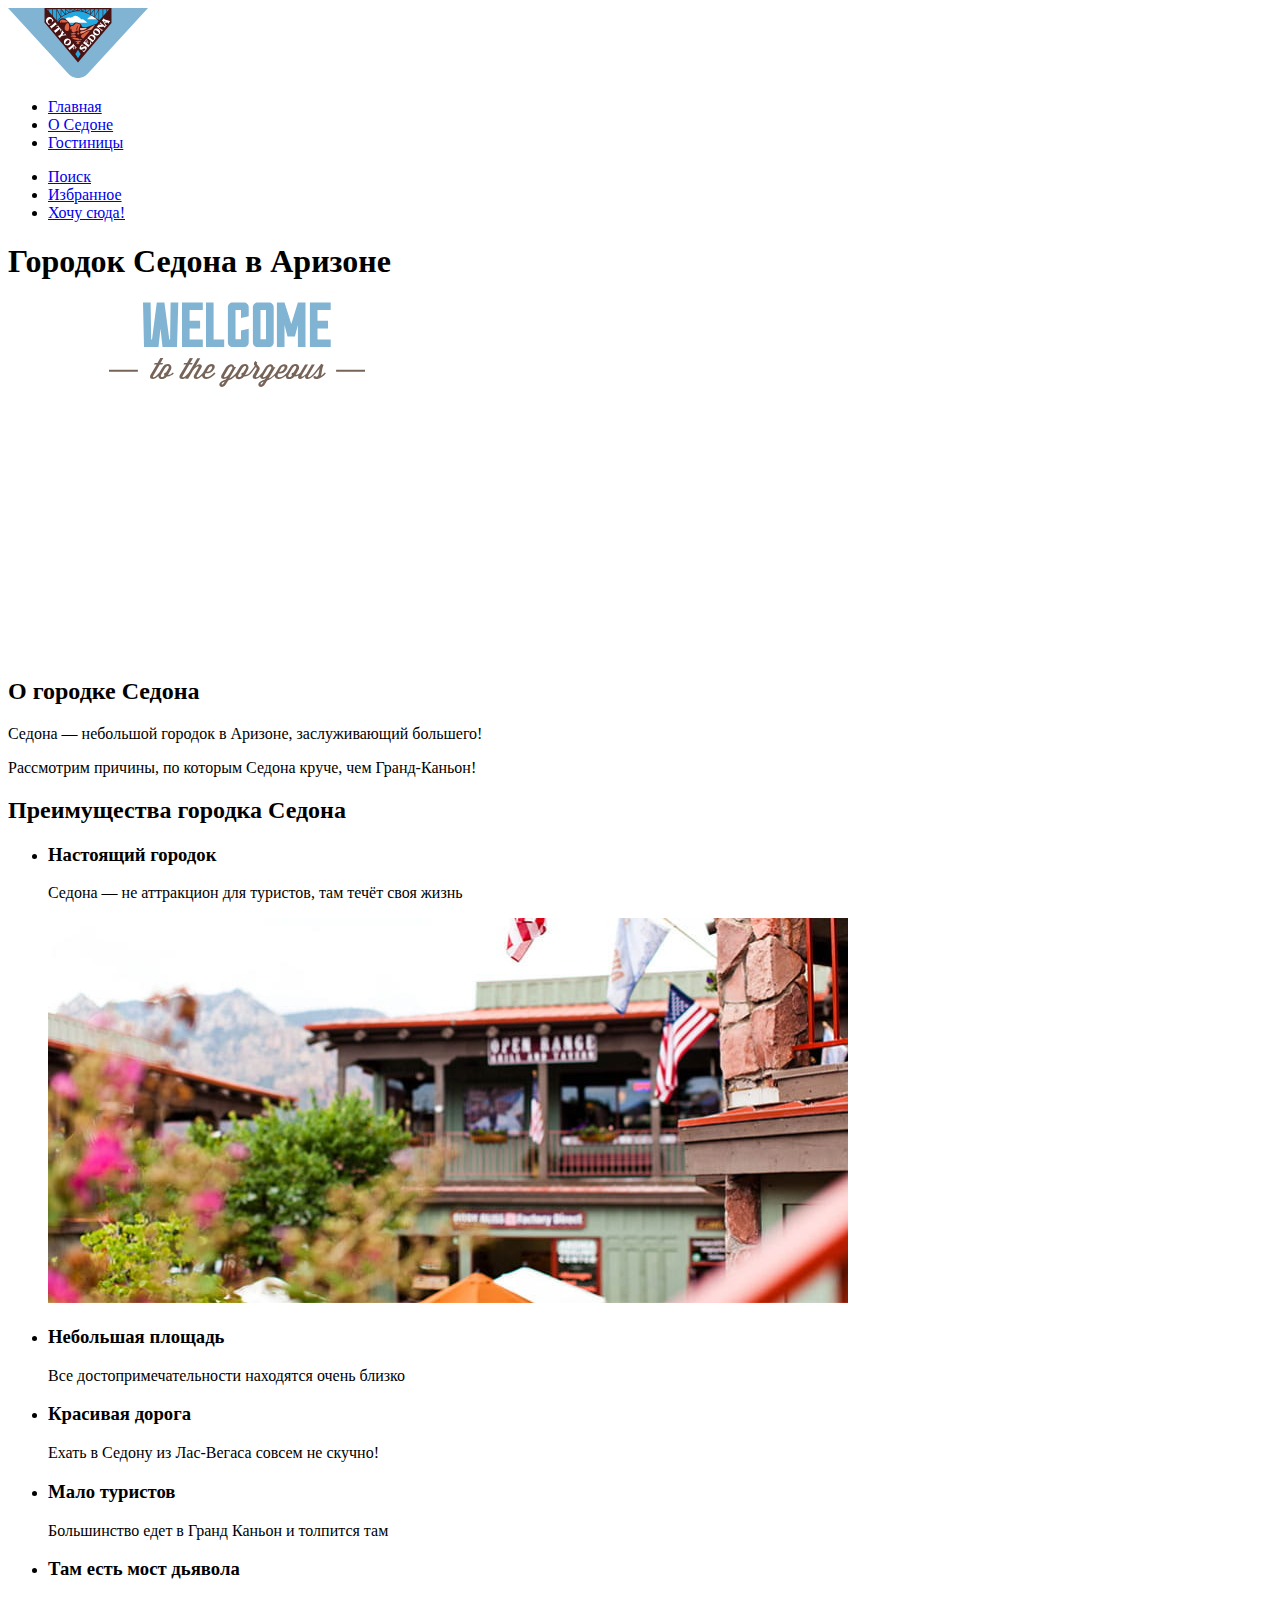
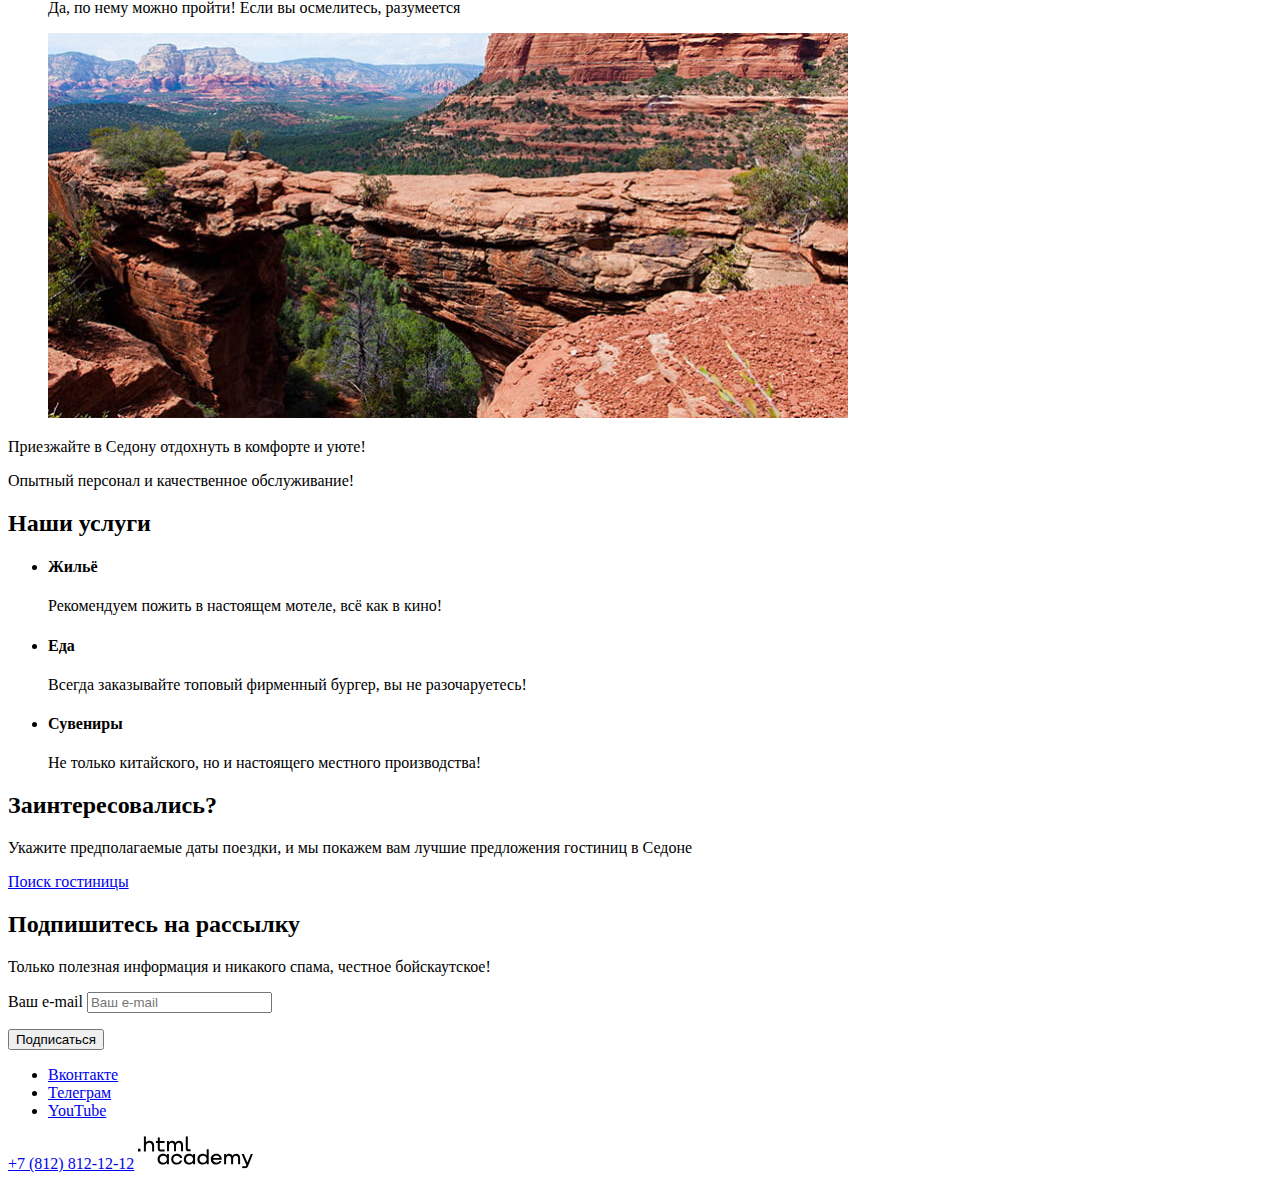
==== index.html @ b7657a58 "Добавляет графику" ====
<!DOCTYPE html>
<html lang="ru">

  <head>
    <meta charset="utf-8">
    <title>Седона городок в Аризоне</title>
  </head>

  <body>
    <header class="page-header">
      <nav class="page-navigation">
        <a href="index.html"><img class="logo-header" src="images/sedona-logo.svg" alt="Логотип городока Седона" width="140px" height="70px"></a>
        <ul class="page-header-list">
          <li class="head-list-item"><a class="item-link-navigation current" href="index.html">Главная</a></li>
          <li class="head-list-item"><a class="item-link-navigation" href="#">О Седоне</a></li>
          <li class="head-list-item"><a class="item-link-navigation" href="catalog.html">Гостиницы</a></li>
        </ul>
        <ul class="page-header-list user-navigation">
          <li class="head-list-item"><a class="item-link-navigation" href="#"><span
                class="visually-hidden search">Поиск</span></a></li>
          <li class="head-list-item"><a class="item-link-navigation" href="#"><span
                class="visually-hidden favorites">Избранное</span></a></li>
          <li class="head-list-item"><a class="item-link-navigation" href="#"><span class="header-button-link">Хочу
                сюда!</span></a></li>
        </ul>
      </nav>
    </header>
    <main class="page-main">
      <section class="hero-section">
        <h1 class="visually-hidden">Городок Седона в Аризоне</h1>
        <img class="main-img" src="images/welcome-sedona.svg" alt="Приветствуем в Седоне" width="458px" height="352px">
      </section>
      <section class="decription-section">
        <h2 class="visually-hidden">О городке Седона</h2>
        <p class="description-paragraph">
          Седона — небольшой городок в Аризоне,
          заслуживающий большего!
        </p>
        <p class="reason-paragraph">
          Рассмотрим причины, по которым Седона круче, чем Гранд-Каньон!
        </p>
      </section>
      <section class="advantages-section-description">
        <h2 class="visually-hidden">Преимущества городка Седона</h2>
        <ul class="advantages-list">
          <li class="advantages-item">
            <h3 class="advantages-title">Настоящий городок</h3>
            <p class="advantages-paragraph">Седона — не аттракцион для туристов, там течёт своя жизнь</p>
            <img class="first-item-img" src="images/photo-city.jpg" alt="Домик на фоне гор Седоны" width="800px" height="385px">
          </li>
          <li class="advantages-item">
            <h3 class="advantages-title">Небольшая площадь</h3>
            <p class="advantages-paragraph">Все достопримечательности находятся очень близко</p>
          </li>
          <li class="advantages-item">
            <h3 class="advantages-title">Красивая
              дорога</h3>
            <p class="advantages-paragraph">Ехать в Седону из Лас-Вегаса совсем не скучно!</p>
          </li>
          <li class="advantages-item">
            <h3 class="advantages-title">Мало
              туристов</h3>
            <p class="advantages-paragraph">
              Большинство едет в Гранд Каньон и толпится там
            </p>
          </li>
          <li class="advantages-item">
            <h3 class="advantages-title">Там есть мост дьявола</h3>
            <p class="advantages-paragraph">Да, по нему можно пройти! Если вы осмелитесь, разумеется</p>
            <img class="last-item-img" src="images/photo-devil-place.jpg" alt="Фото каньона Седоны" width="800px" height="385px">
          </li>
        </ul>
      </section>
      <article class="add-information">
        <p class="description-paragraph">Приезжайте в Седону отдохнуть в комфорте и уюте!</p>
        <p class="reason-paragraph">Опытный персонал и качественное обслуживание!</p>
      </article>
      <section class="service-section">
        <h2 class="visually-hidden">Наши услуги</h2>
        <ul class="service-list">
          <li class="service-item">
            <h4 class="service-title">Жильё</h4>
            <p class="service-paragraph">Рекомендуем пожить в настоящем мотеле,
              всё как в кино!</p>
          </li>
          <li class="service-item">
            <h4 class="service-title">Еда</h4>
            <p class="service-paragraph">Всегда заказывайте
              топовый фирменный бургер, вы не разочаруетесь!
            </p>
          </li>
          <li class="service-item">
            <h4 class="service-title">Сувениры</h4>
            <p class="service-paragraph">
              Не только китайского,
              но и настоящего местного производства!
            </p>
          </li>
        </ul>
      </section>
      <section class="search-section">
        <h2 class="search-title">Заинтересовались?</h2>
        <p class="search-paragraph-desc">Укажите предполагаемые даты поездки, и мы покажем вам лучшие предложения
          гостиниц в Седоне</p>
        <a class="hotel-link-button" href="catalog.html">Поиск гостиницы</a>
      </section>
      <section class="subscribe-section">
        <h2 class="subscribe-title">Подпишитесь на рассылку</h2>
        <p class="subscribe-paragraph">Только полезная информация и никакого спама, честное бойскаутское!</p>
        <form class="subscribe-form" action="https://echo.htmlacademy.ru/" method="post">
          <p class="subscribe-form-mail">
            <label class="subscribe-label" for="email-user">Ваш e-mail</label>
            <input type="text" id="email-user" name="email-user" placeholder="Ваш e-mail">
          </p>
          <button class="subscribe-btn" type="submit">Подписаться</button>
        </form>
      </section>
    </main>
    <footer class="page-footer">
      <ul class="footer-social-list">
        <li class="footer-social-item">
          <a class="footer-social-link" href="https://vk.com/htmlacademy"><span
              class="visually-hidden">Вконтакте</span></a>
        </li>
        <li class="footer-social-item">
          <a class="footer-social-link" href="https://t.me/htmlacademy"><span
              class="visually-hidden">Телеграм</span></a>
        </li>
        <li class="footer-social-item"><a class="footer-social-link"
            href="https://www.youtube.com/user/htmlacademyru"><span class="visually-hidden">YouTube</span></a></li>
      </ul>
      <a class="footer-phone-link" href="tel:+78128121212">+7 (812) 812-12-12</a>
      <a class="footer-logo-link" href="https://htmlacademy.ru/">
        <img class="html-logo" src="images/logo-htmlacademy.svg" alt="Логотип htmlacademy" width="114.9px" height="32.9px">
      </a>
    </footer>
  </body>

</html>
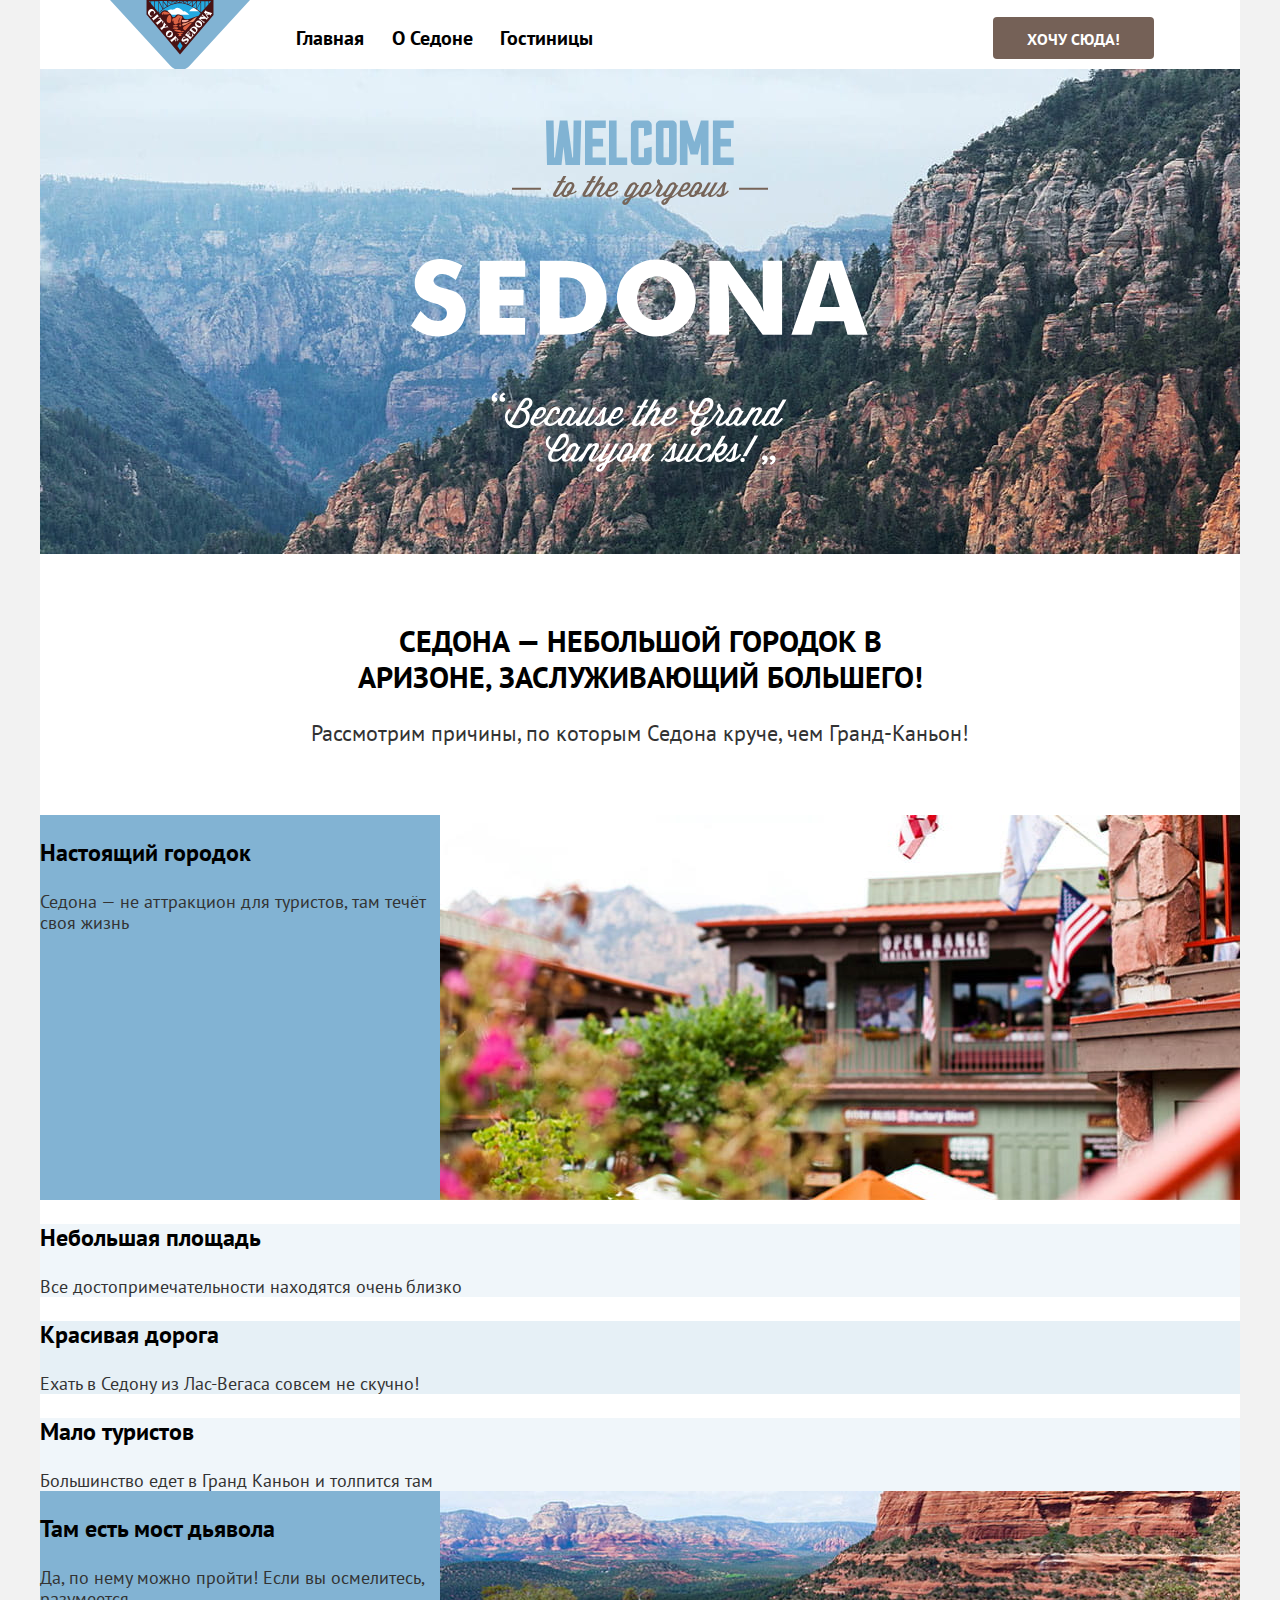
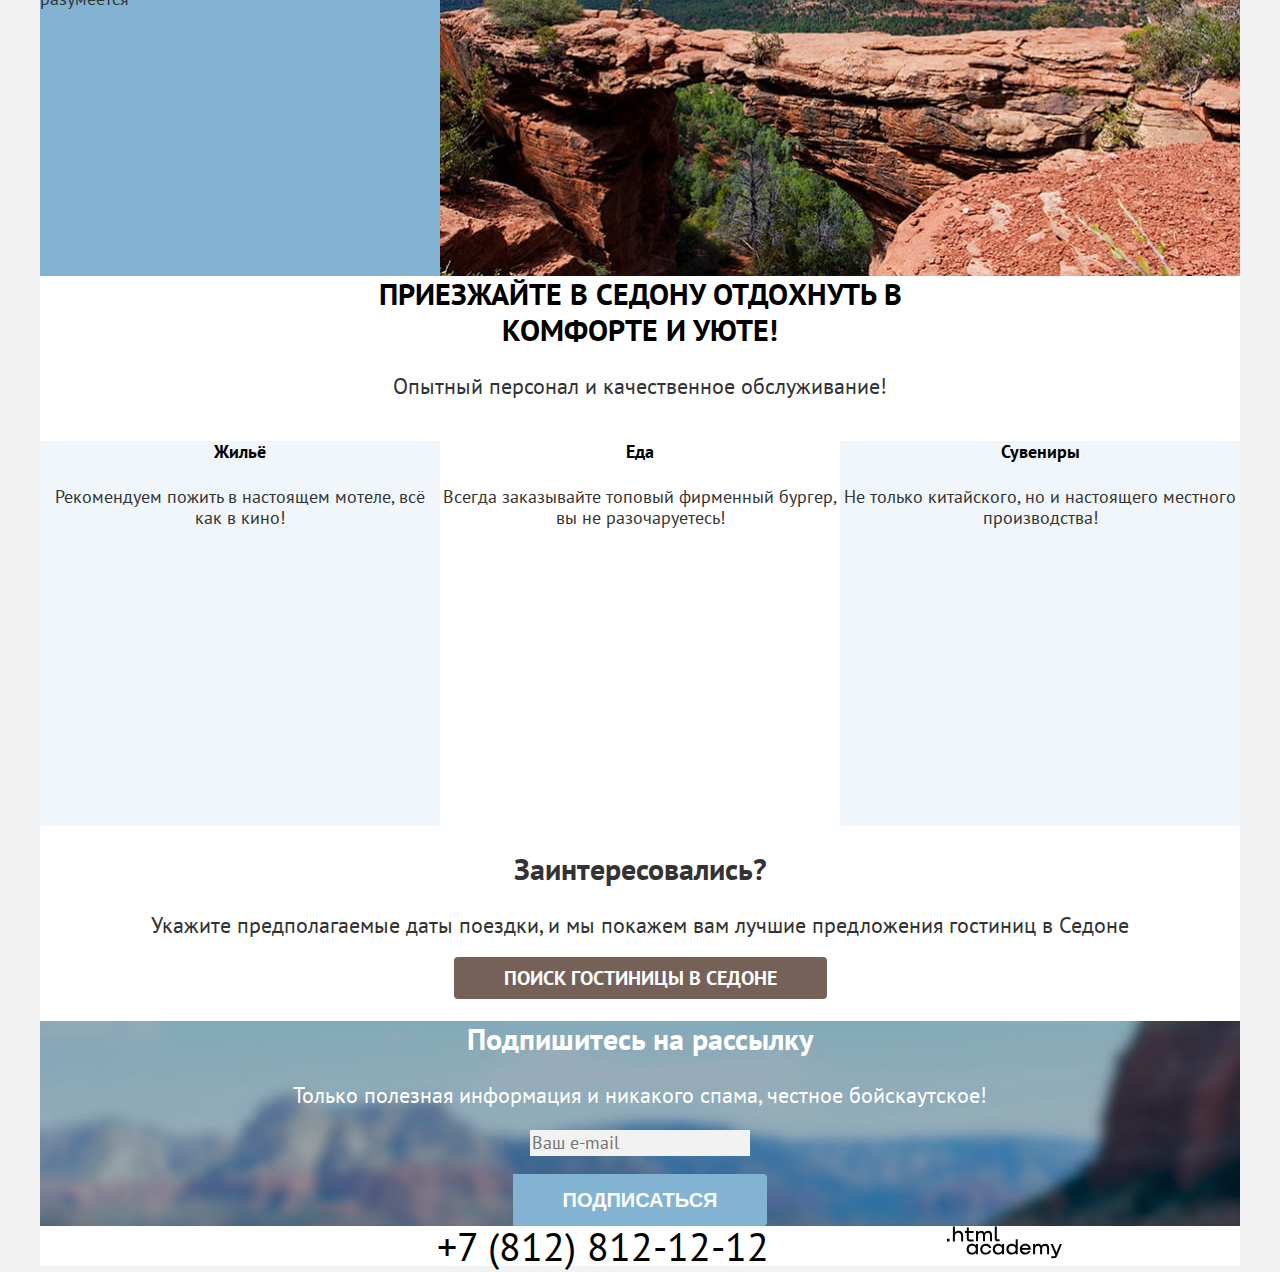
==== commit 997a47b4: "добавляет сетки на главную страницу" ====
--- a/index.html
+++ b/index.html
@@ -4,31 +4,37 @@
   <head>
     <meta charset="utf-8">
     <title>Седона городок в Аризоне</title>
+    <link rel="stylesheet" href="styles/styles.css">
   </head>
 
   <body>
     <header class="page-header">
+
       <nav class="page-navigation">
-        <a href="index.html"><img class="logo-header" src="images/sedona-logo.svg" alt="Логотип городока Седона" width="140px" height="70px"></a>
-        <ul class="page-header-list">
+        <a class="logo-header-link" href="index.html"><img class="logo-header" src="images/sedona-logo.svg" alt="Логотип городока Седона"
+            width="140" height="70"></a>
+        <ul class="page-header-list page-header-navigation">
           <li class="head-list-item"><a class="item-link-navigation current" href="index.html">Главная</a></li>
           <li class="head-list-item"><a class="item-link-navigation" href="#">О Седоне</a></li>
           <li class="head-list-item"><a class="item-link-navigation" href="catalog.html">Гостиницы</a></li>
         </ul>
         <ul class="page-header-list user-navigation">
-          <li class="head-list-item"><a class="item-link-navigation" href="#"><span
-                class="visually-hidden search">Поиск</span></a></li>
+          <li class="head-list-item search"><a class="item-link-navigation" href="#"><span
+                class="visually-hidden">Поиск</span></a></li>
           <li class="head-list-item"><a class="item-link-navigation" href="#"><span
                 class="visually-hidden favorites">Избранное</span></a></li>
-          <li class="head-list-item"><a class="item-link-navigation" href="#"><span class="header-button-link">Хочу
+          <li class="head-list-item"><a class="item-link-navigation want-it" href="#"><span
+                class="header-button-link">Хочу
                 сюда!</span></a></li>
         </ul>
       </nav>
+
     </header>
-    <main class="page-main">
+    <main class="main-container page-main">
       <section class="hero-section">
         <h1 class="visually-hidden">Городок Седона в Аризоне</h1>
-        <img class="main-img" src="images/welcome-sedona.svg" alt="Приветствуем в Седоне" width="458px" height="352px">
+        <img class="main-img" src="images/welcome-sedona.svg" alt="Приветствуем в Седоне" width="458" height="352">
+
       </section>
       <section class="decription-section">
         <h2 class="visually-hidden">О городке Седона</h2>
@@ -42,34 +48,46 @@
       </section>
       <section class="advantages-section-description">
         <h2 class="visually-hidden">Преимущества городка Седона</h2>
-        <ul class="advantages-list">
-          <li class="advantages-item">
-            <h3 class="advantages-title">Настоящий городок</h3>
-            <p class="advantages-paragraph">Седона — не аттракцион для туристов, там течёт своя жизнь</p>
-            <img class="first-item-img" src="images/photo-city.jpg" alt="Домик на фоне гор Седоны" width="800px" height="385px">
-          </li>
-          <li class="advantages-item">
-            <h3 class="advantages-title">Небольшая площадь</h3>
-            <p class="advantages-paragraph">Все достопримечательности находятся очень близко</p>
-          </li>
-          <li class="advantages-item">
-            <h3 class="advantages-title">Красивая
-              дорога</h3>
-            <p class="advantages-paragraph">Ехать в Седону из Лас-Вегаса совсем не скучно!</p>
-          </li>
-          <li class="advantages-item">
-            <h3 class="advantages-title">Мало
-              туристов</h3>
-            <p class="advantages-paragraph">
-              Большинство едет в Гранд Каньон и толпится там
-            </p>
-          </li>
-          <li class="advantages-item">
-            <h3 class="advantages-title">Там есть мост дьявола</h3>
-            <p class="advantages-paragraph">Да, по нему можно пройти! Если вы осмелитесь, разумеется</p>
-            <img class="last-item-img" src="images/photo-devil-place.jpg" alt="Фото каньона Седоны" width="800px" height="385px">
-          </li>
-        </ul>
+
+            <div class="first-advnatages">
+              <div class="blue-paragraph-advantages">
+                <h3 class="advantages-title">Настоящий городок</h3>
+                <p class="advantages-paragraph">Седона — не аттракцион для туристов, там течёт своя жизнь</p>
+              </div>
+              <img class="first-item-img" src="images/photo-city.jpg" alt="Домик на фоне гор Седоны" width="800"
+                height="385">
+            </div>
+
+
+            <div class="second-advantages">
+              <h3 class="advantages-title">Небольшая площадь</h3>
+              <p class="advantages-paragraph">Все достопримечательности находятся очень близко</p>
+            </div>
+
+            <div class="third-advantages">
+              <h3 class="advantages-title">Красивая
+                дорога</h3>
+              <p class="advantages-paragraph">Ехать в Седону из Лас-Вегаса совсем не скучно!</p>
+            </div>
+
+            <div class="fourth-advatages">
+              <h3 class="advantages-title">Мало
+                туристов</h3>
+              <p class="advantages-paragraph">
+                Большинство едет в Гранд Каньон и толпится там
+              </p>
+            </div>
+
+
+            <div class="fith-advantages">
+              <div class="blue-paragraph-advantages">
+                <h3 class="advantages-title">Там есть мост дьявола</h3>
+                <p class="advantages-paragraph">Да, по нему можно пройти! Если вы осмелитесь, разумеется</p>
+              </div>
+              <img class="last-item-img" src="images/photo-devil-place.jpg" alt="Фото каньона Седоны" width="800"
+                height="385">
+            </div>
+
       </section>
       <article class="add-information">
         <p class="description-paragraph">Приезжайте в Седону отдохнуть в комфорте и уюте!</p>
@@ -79,22 +97,28 @@
         <h2 class="visually-hidden">Наши услуги</h2>
         <ul class="service-list">
           <li class="service-item">
-            <h4 class="service-title">Жильё</h4>
-            <p class="service-paragraph">Рекомендуем пожить в настоящем мотеле,
-              всё как в кино!</p>
+            <div class="service-living-blue-block">
+              <h4 class="service-title">Жильё</h4>
+              <p class="service-paragraph">Рекомендуем пожить в настоящем мотеле,
+                всё как в кино!</p>
+            </div>
           </li>
           <li class="service-item">
-            <h4 class="service-title">Еда</h4>
-            <p class="service-paragraph">Всегда заказывайте
-              топовый фирменный бургер, вы не разочаруетесь!
-            </p>
+            <div class="service-eat-white-block">
+              <h4 class="service-title">Еда</h4>
+              <p class="service-paragraph">Всегда заказывайте
+                топовый фирменный бургер, вы не разочаруетесь!
+              </p>
+            </div>
           </li>
           <li class="service-item">
-            <h4 class="service-title">Сувениры</h4>
-            <p class="service-paragraph">
-              Не только китайского,
-              но и настоящего местного производства!
-            </p>
+            <div class="service-souvenirs-blue-block">
+              <h4 class="service-title">Сувениры</h4>
+              <p class="service-paragraph">
+                Не только китайского,
+                но и настоящего местного производства!
+              </p>
+            </div>
           </li>
         </ul>
       </section>
@@ -102,36 +126,36 @@
         <h2 class="search-title">Заинтересовались?</h2>
         <p class="search-paragraph-desc">Укажите предполагаемые даты поездки, и мы покажем вам лучшие предложения
           гостиниц в Седоне</p>
-        <a class="hotel-link-button" href="catalog.html">Поиск гостиницы</a>
+        <a class="hotel-link-button" href="catalog.html">Поиск гостиницы в седоне</a>
       </section>
-      <section class="subscribe-section">
+      <section class="subscribe-section-main">
         <h2 class="subscribe-title">Подпишитесь на рассылку</h2>
         <p class="subscribe-paragraph">Только полезная информация и никакого спама, честное бойскаутское!</p>
         <form class="subscribe-form" action="https://echo.htmlacademy.ru/" method="post">
           <p class="subscribe-form-mail">
-            <label class="subscribe-label" for="email-user">Ваш e-mail</label>
-            <input type="text" id="email-user" name="email-user" placeholder="Ваш e-mail">
+            <label class="subscribe-label visually-hidden" for="email-user">Ваш e-mail</label>
+            <input class="subscribe-email" type="text" id="email-user" name="email-user" placeholder="Ваш e-mail">
           </p>
-          <button class="subscribe-btn" type="submit">Подписаться</button>
+          <button class="subscribe-button" type="submit">Подписаться</button>
         </form>
       </section>
     </main>
     <footer class="page-footer">
       <ul class="footer-social-list">
-        <li class="footer-social-item">
+        <li class="footer-social-item footer-vkontakte-item">
           <a class="footer-social-link" href="https://vk.com/htmlacademy"><span
               class="visually-hidden">Вконтакте</span></a>
         </li>
-        <li class="footer-social-item">
+        <li class="footer-social-item footer-telegram-item">
           <a class="footer-social-link" href="https://t.me/htmlacademy"><span
               class="visually-hidden">Телеграм</span></a>
         </li>
-        <li class="footer-social-item"><a class="footer-social-link"
+        <li class="footer-social-item footer-youtube-item"><a class="footer-social-link"
             href="https://www.youtube.com/user/htmlacademyru"><span class="visually-hidden">YouTube</span></a></li>
       </ul>
       <a class="footer-phone-link" href="tel:+78128121212">+7 (812) 812-12-12</a>
       <a class="footer-logo-link" href="https://htmlacademy.ru/">
-        <img class="html-logo" src="images/logo-htmlacademy.svg" alt="Логотип htmlacademy" width="114.9px" height="32.9px">
+        <img class="html-logo" src="images/logo-htmlacademy.svg" alt="Логотип htmlacademy" width="115" height="33">
       </a>
     </footer>
   </body>
--- a/styles/styles.css
+++ b/styles/styles.css
@@ -0,0 +1,573 @@
+@font-face {
+  font-family: "PT Sans";
+  font-style: normal;
+  font-weight: 400;
+  src: url("../fonts/ptsans-400.woff2") format("woff2");
+  font-display: swap;
+}
+
+@font-face {
+  font-family: "PT Sans";
+  font-style: normal;
+  font-weight: 700;
+  src: url("../fonts/ptsans-700.woff2") format("woff2");
+  font-display: swap;
+}
+
+html {
+  height: 100%;
+}
+
+body {
+  display: flex;
+  flex-direction: column;
+  min-height: 100%;
+  font-family: "PT Sans", sans-serif;
+  font-size: 18px;
+  line-height: 21px;
+  color: #333333;
+  background-color: #F2F2F2;
+  margin: 0;
+}
+
+.visually-hidden {
+  position: absolute;
+  width: 1px;
+  height: 1px;
+  margin: -1px;
+  border: 0;
+  padding: 0;
+  white-space: nowrap;
+  clip-path: inset(100%);
+  clip: rect(0 0 0 0);
+  overflow: hidden;
+}
+
+.page-header {
+  color: #000000;
+  background-color: #FFFFFF;
+  font-weight: 700;
+  font-size: 20px;
+  line-height: 24px;
+  width: 1200px;
+  margin: 0 auto;
+}
+
+.page-navigation {
+  display: flex;
+  max-width: 1060px;
+  margin: 0 auto;
+}
+
+.logo-header-link {
+  margin-right: 30px;
+}
+
+.page-header-list {
+  list-style: none;
+  display: flex;
+  width: 339px;
+  justify-content: space-between;
+  padding: 20px 16px;
+  margin: 0;
+
+  align-items: center;
+}
+
+.user-navigation {
+  width: 268px;
+  margin: 0;
+  margin-left: 285px;
+  padding-right: 0;
+  padding-left: 12px;
+}
+
+.head-list-item {
+  margin-right: 16px;
+}
+
+:nth-last-child(.head-list-item) {
+margin-right: 0;
+  }
+
+.search {
+  background-image: url(../images/header-search.svg);
+  background-repeat: no-repeat;
+}
+
+.item-link-navigation {
+  color: #000000;
+  background-color: #FFFFFF;
+  text-decoration: none;
+}
+
+.header-button-link {
+  color: #FFFFFF;
+  font-size: 16px;
+  line-height: 20px;
+  text-transform: uppercase;
+}
+
+.want-it {
+  background-color: #756157;
+  border-radius: 4px;
+  padding: 8px 34px;
+}
+
+.main-inner{
+  background-color: #FFFFFF;
+}
+
+.main-container {
+  flex-grow: 1;
+}
+
+.page-main {
+  width: 1200px;
+  margin: 0 auto;
+  background-color: #FFFFFF;
+}
+
+.hero-section {
+  background-image: url(../images/sedona-index-background.jpg);
+  background-color: lightblue;
+  background-repeat: no-repeat;
+  text-align: center;
+  background-size: cover;
+  min-height: 485px;
+  margin-top: -6px;
+}
+
+.main-img {
+  margin-top: 51px;
+}
+
+.decription-section {
+  padding: 69px 0 69px 0
+}
+
+.description-paragraph {
+  font-weight: 700;
+  text-transform: uppercase;
+  font-size: 30px;
+  line-height: 36px;
+  text-align: center;
+  color: #000000;
+  width: 620px;
+  margin: 0 auto;
+}
+
+.reason-paragraph {
+  font-weight: 400;
+  font-size: 22px;
+  line-height: 26px;
+  text-align: center;
+  margin: 0;
+  margin-top: 25px;
+}
+
+.advantages-title {
+  font-weight: 700;
+  line-height: 28px;
+  font-size: 24px;
+  color: #000000;
+}
+
+.advantages-paragraph {
+  font-weight: 400;
+  line-height: 21px;
+  font-size: 18px;
+  padding: 0;
+  margin: 0;
+}
+
+.blue-paragraph-advantages {
+  background-color: #82B3D3;
+}
+
+.first-advnatages {
+  display: flex;
+}
+.fith-advantages {
+  display: flex;
+}
+
+.second-advantages {
+  background-color: #83B3D31F;
+}
+
+.third-advantages {
+  background-color: #83B3D333;
+}
+
+.fourth-advatages {
+  background-color: #83B3D31F;
+}
+
+.service-list {
+  list-style: none;
+  display: flex;
+
+  padding: 0;
+}
+
+.service-title {
+  color: #000000;
+}
+
+.service-item h4 {
+  font-weight: 700;
+}
+
+
+.service-souvenirs-blue-block {
+  background-color: #83B3D31F;
+  width: 400px;
+  height: 385px;
+}
+
+.service-eat-white-block {
+  background-color: #FFFFFF;
+  width: 400px;
+  height: 385px;
+}
+
+.service-living-blue-block {
+  background-color: #83B3D31F;
+  width: 400px;
+  height: 385px;
+
+}
+
+.service-section {
+  text-align: center;
+}
+
+.search-section {
+  text-align: center;
+}
+
+.search-section h2 {
+  font-weight: 700;
+  font-size: 30px;
+  line-height: 36px;
+}
+
+.search-paragraph-desc {
+  font-weight: 400;
+  font-size: 22px;
+  line-height: 26px;
+}
+
+.hotel-link-button {
+  text-transform: uppercase;
+  font-weight: 700;
+  font-size: 20px;
+  line-height: 36px;
+  text-decoration: none;
+  color: #FFFFFF;
+  background-color: #756157;
+  border-radius: 4px;
+  padding: 8px 50px;
+}
+
+.subscribe-section-main {
+  text-align: center;
+  background-image: url(../images/subscribe-background.jpg);
+  background-color: lightblue;
+  background-size: cover;
+  background-repeat: no-repeat;
+  color: #FFFFFF;
+}
+
+.subscribe-title {
+  font-weight: 700;
+  font-size: 30px;
+  line-height: 36px;
+}
+
+.subscribe-paragraph {
+  font-weight: 400;
+  font-size: 22px;
+  line-height: 26px;
+}
+
+.subscribe-email {
+  font-family: "PT Sans";
+  color: #000000;
+  font-weight: 400;
+  font-size: 18px;
+  line-height: 24px;
+  background-color: #F2F2F2;
+  border: 0;
+}
+
+.subscribe-button {
+  font-weight: 700;
+  font-size: 20px;
+  line-height: 36px;
+  text-transform: uppercase;
+  color: #FFFFFF;
+  background-color: #82B3D3;
+  padding: 8px 50px;
+  border: 0;
+  border-radius: 0 4px 4px 0;
+
+}
+
+.page-footer {
+  background-color: #FFFFFF;
+  width: 1200px;
+  margin: 0 auto;
+  display: flex;
+  justify-content: space-evenly;
+}
+
+.footer-phone-link {
+  font-weight: 400;
+  font-size: 40px;
+  line-height: 40px;
+  text-decoration: none;
+  color: #000000;
+}
+
+.footer-social-list {
+  list-style: none;
+}
+
+.footer-vkontakte-item {
+  background-image: url(../images/vkontakte-icon.svg);
+  background-repeat: no-repeat;
+  background-size: 24px 14px;
+}
+
+.footer-telegram-item {
+  background-image: url(../images/telegram-icon.svg);
+  background-repeat: no-repeat;
+  background-size: 18px 16px;
+}
+
+.footer-youtube-item {
+  background-image: url(../images/youtube-icon.svg);
+  background-repeat: no-repeat;
+  background-size: 22px 17px;
+}
+
+.main-inner {
+  background-color: #FFFFFF;
+}
+
+.header-inner {
+  background-image: url(../images/hotels-filter-background.jpg);
+  background-size: cover;
+  background-repeat: no-repeat;
+}
+
+.inner-title {
+  font-weight: 700;
+  font-size: 60px;
+  line-height: 78px;
+  color: #FFFFFF;
+}
+
+.inner-list {
+  list-style: none;
+  font-weight: 400;
+  font-size: 16px;
+  line-height: 21px;
+  color: #FFFFFF;
+}
+
+.inner-link {
+  text-decoration: none;
+  color: #FFFFFF;
+}
+
+.inner-item-main {
+  background-image: url(../images/inner-main-picture.svg);
+  background-repeat: no-repeat;
+  background-size: 12px 12px;
+}
+
+.filter-inner-section {
+  color: #FFFFFF;
+}
+
+.catalog-filter-group {
+  border: 0;
+}
+
+.catalog-filter-title {
+  font-weight: 700;
+  font-size: 20px;
+  line-height: 24px;
+}
+
+.catalog-filter-list {
+  list-style: none;
+}
+
+.control {
+  font-weight: 400;
+  font-size: 18px;
+  line-height: 23px;
+}
+
+.filter-title {
+  font-weight: 700;
+  font-size: 20px;
+  line-height: 24px;
+}
+
+.filter-range {
+  font-weight: 400;
+  font-size: 18px;
+  line-height: 24px;
+  text-transform: lowercase;
+}
+
+.button-active {
+  color: #FFFFFF;
+  text-transform: uppercase;
+  font-weight: 700;
+  font-size: 16px;
+  line-height: 20px;
+  background-color: #82B3D3;
+  padding: 8px 50px;
+  border: 0;
+  border-radius: 4px;
+}
+
+.button-inactive {
+  font-weight: 700;
+  font-size: 16px;
+  line-height: 20px;
+  color: #FFFFFF;
+  text-transform: uppercase;
+}
+
+.catalog-hotels-title {
+  font-weight: 700;
+  font-size: 30px;
+  line-height: 36px;
+  text-transform: uppercase;
+}
+
+.select-switch {
+  font-weight: 400;
+  font-size: 18px;
+  line-height: 21px;
+  padding: 14px 131px 14px 20px;
+  border: 2px solid #E5E5E5;
+  border-radius: 4px;
+}
+
+.view-buttons-list {
+  list-style: none;
+}
+
+.view-buttons-link {
+  text-decoration: none;
+  color: #333333;
+}
+
+.view-tile {
+  background-image: url(../images/view-tile.svg);
+  background-repeat: no-repeat;
+  background-size: 16px 24px;
+}
+
+.view-card {
+  background-image: url(../images/view-card.svg);
+  background-repeat: no-repeat;
+  background-size: 16px 24px;
+}
+
+.view-list {
+  background-image: url(../images/view-list.svg);
+  background-repeat: no-repeat;
+  background-size: 16px 24px;
+}
+
+.hotel-card-list {
+  list-style: none;
+}
+
+.subscribe-section-inner {
+  text-align: center;
+  background-color: #FFFFFF
+}
+
+.subscribe-section-inner h2 {
+  color: #000000;
+  font-weight: 700;
+  font-size: 30px;
+  line-height: 36px;
+}
+
+.hotel-name-title {
+  font-weight: 700;
+  font-size: 24px;
+  line-height: 28px;
+}
+
+.hotel-more-button {
+  text-transform: uppercase;
+  color: #FFFFFF;
+  background-color: #756157;
+  padding: 8px 26px;
+  text-decoration: none;
+  font-weight: 700;
+  font-size: 16px;
+  line-height: 20px;
+  border-radius: 4px;
+}
+
+.hotel-add-favorites-button {
+  text-transform: uppercase;
+  text-decoration: none;
+  color: #FFFFFF;
+  background-color: #82B3D3;
+  padding: 8px 20px;
+  font-weight: 700;
+  font-size: 16px;
+  line-height: 20px;
+  border-radius: 4px;
+}
+
+.hotel-stars {
+  background-image: url(../images/hotel-star-1.svg);
+  background-repeat: no-repeat;
+}
+
+.hotel-rating {
+  display: inline-block;
+  font-weight: 400;
+  font-size: 16px;
+  line-height: 20px;
+  text-transform: uppercase;
+  background-color: #F2F2F2;
+  border-radius: 4px;
+  padding: 9px 22px 8px 23px;
+  color: #333333;
+}
+
+.pagination-list {
+  list-style: none;
+}
+
+.pagination-link {
+  text-decoration: none;
+  color: #FFFFFF;
+  font-weight: 700;
+  font-size: 20px;
+  line-height: 36px;
+  background-color: #82B3D3;
+  padding: 11px;
+  border-radius: 4px;
+}
+
+.current-pagination-link {
+  color: #000000;
+  background-color: #F2F2F2;
+}
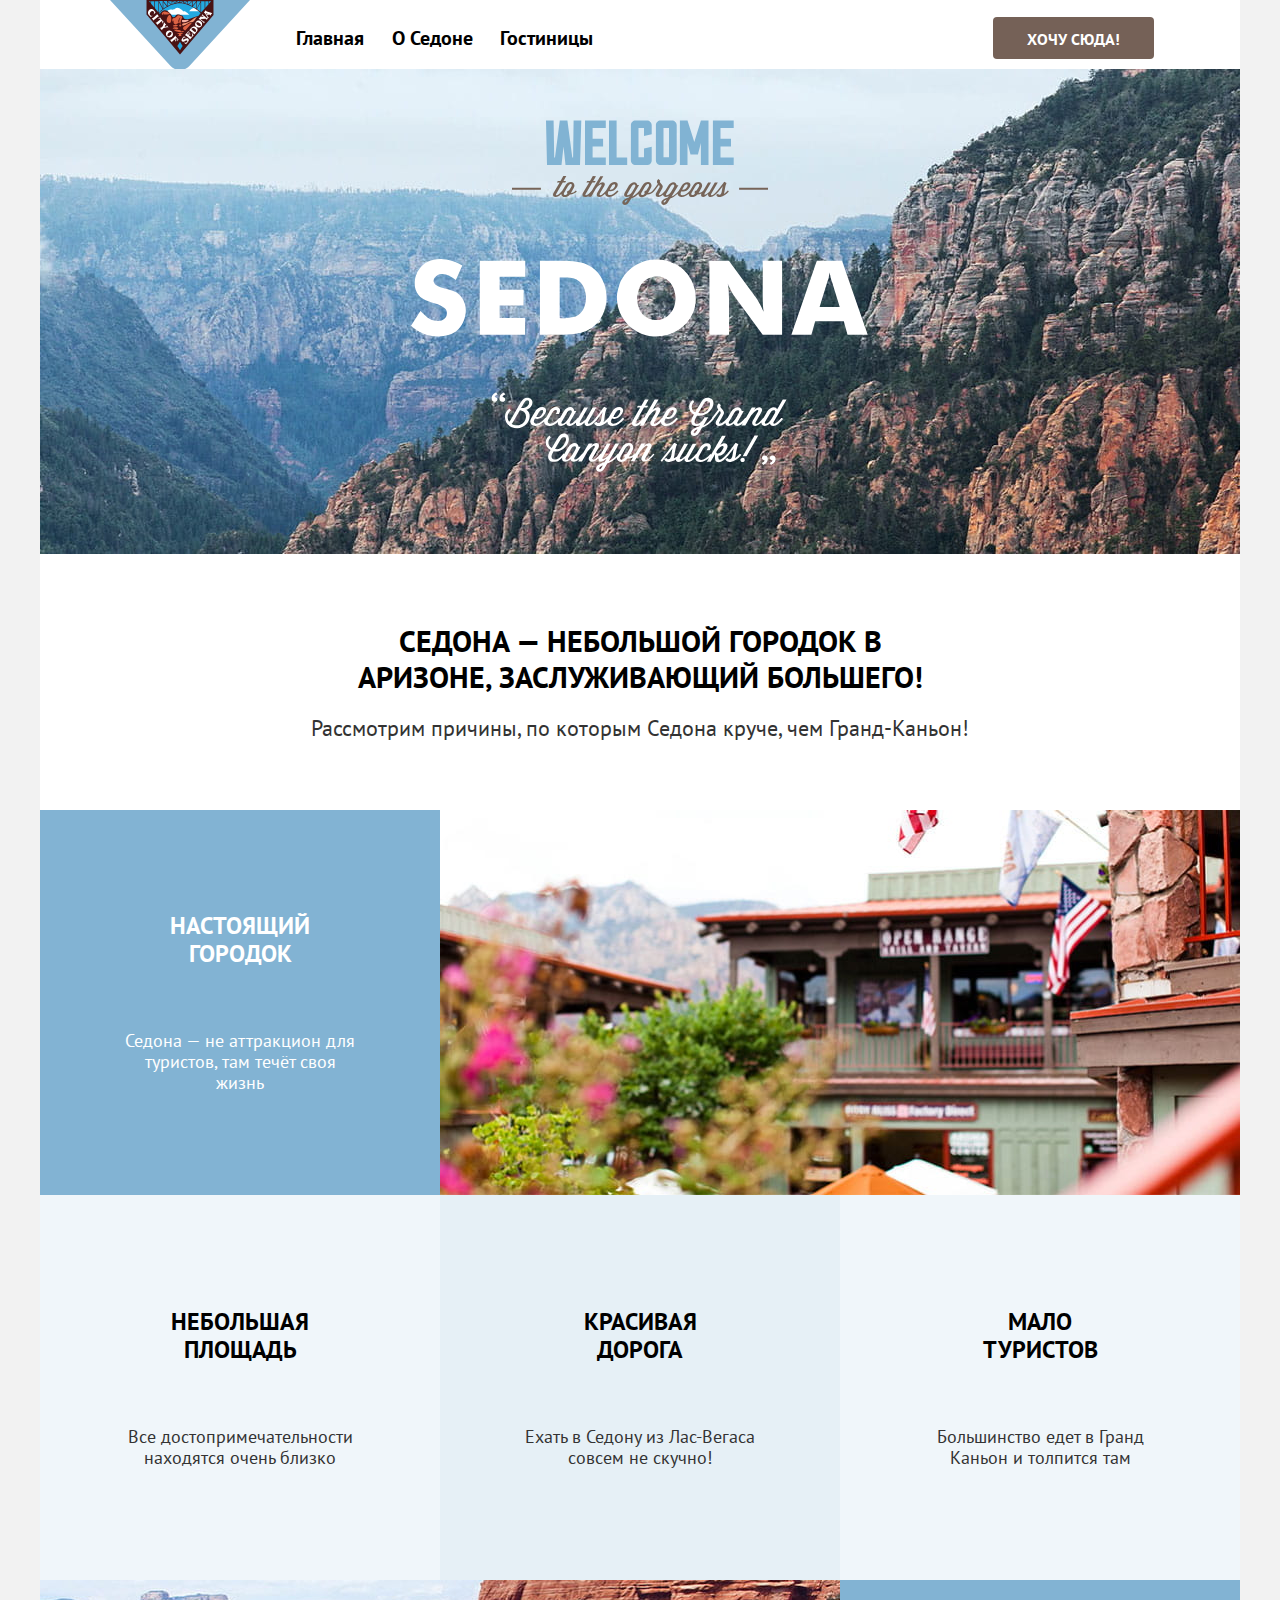
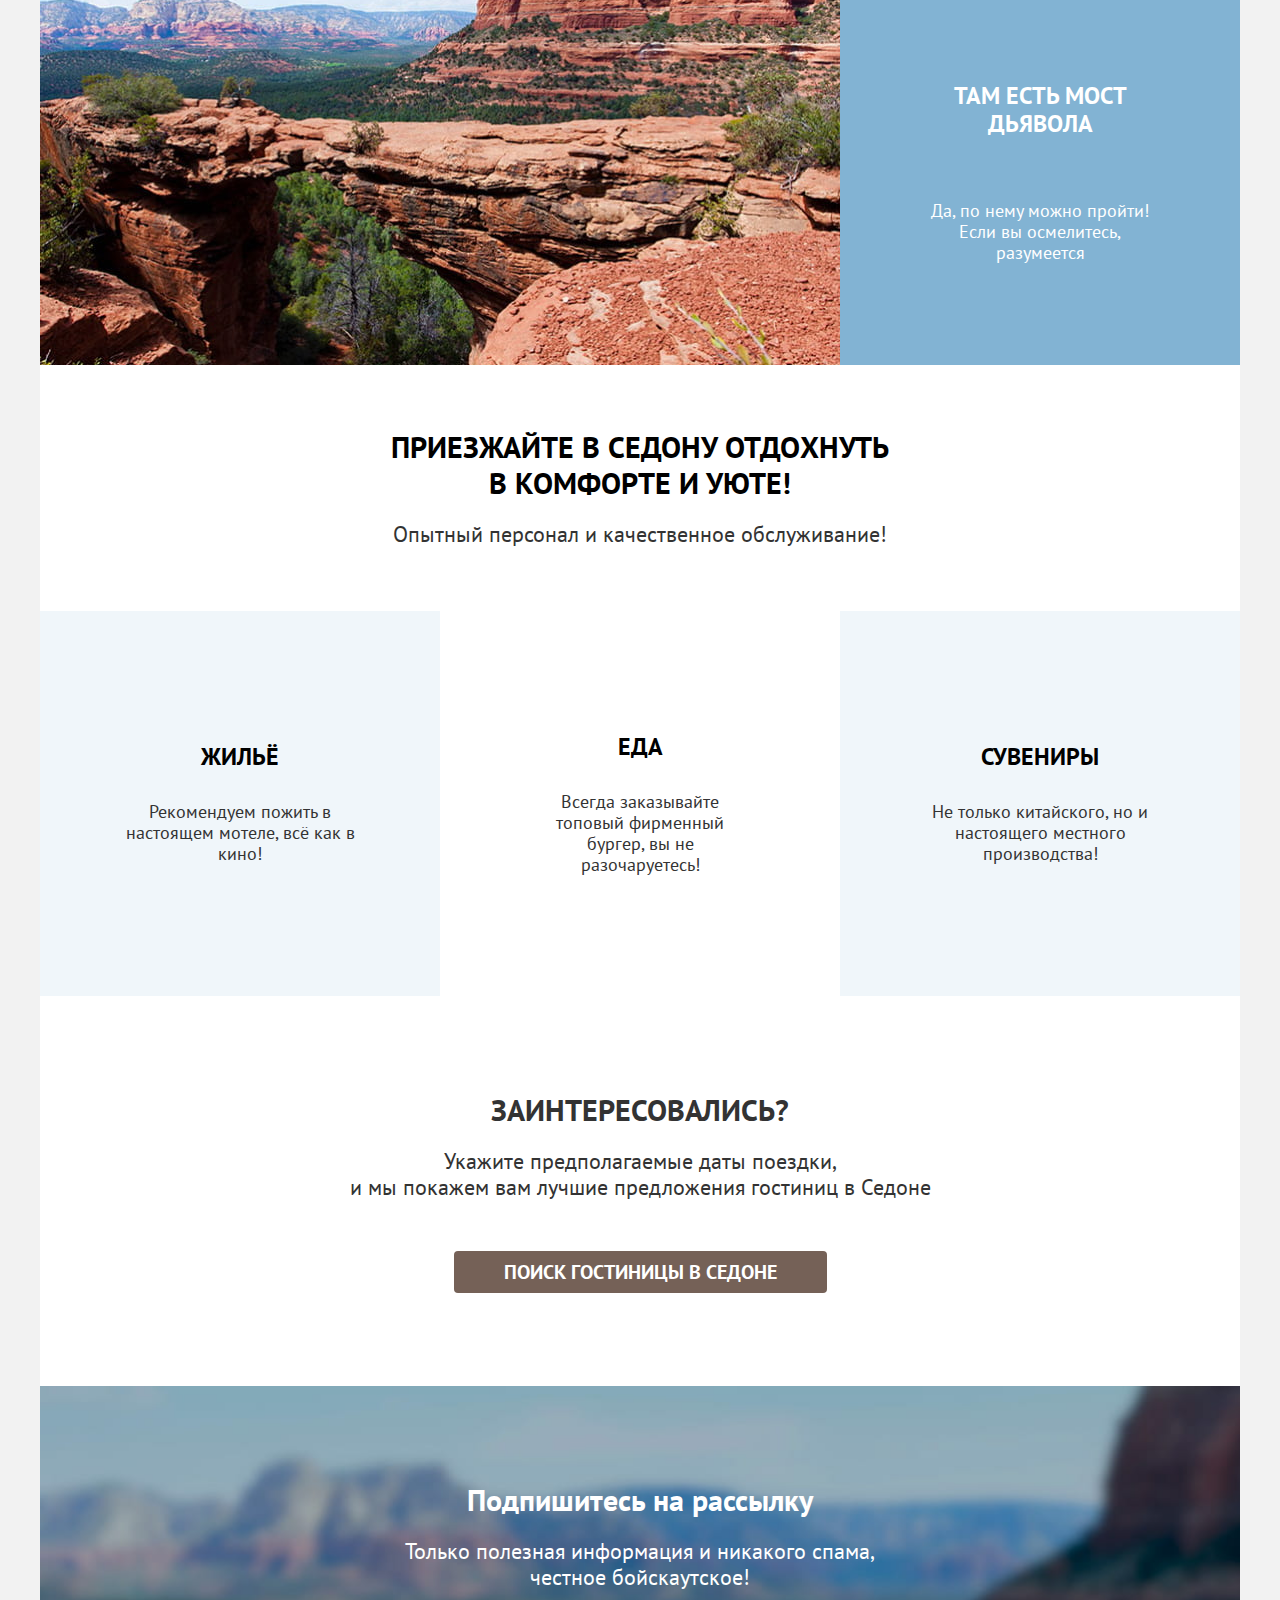
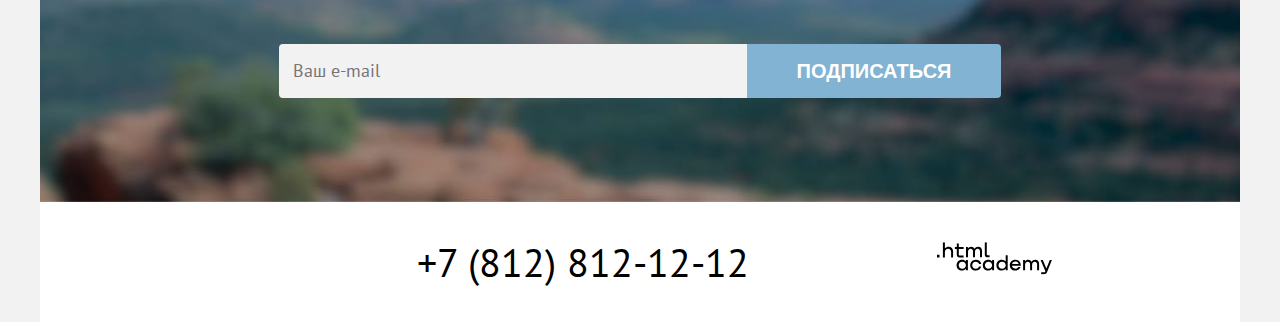
==== commit 864bc6a3: "добавляет микро сетки" ====
--- a/index.html
+++ b/index.html
@@ -6,10 +6,8 @@
     <title>Седона городок в Аризоне</title>
     <link rel="stylesheet" href="styles/styles.css">
   </head>
-
   <body>
     <header class="page-header">
-
       <nav class="page-navigation">
         <a class="logo-header-link" href="index.html"><img class="logo-header" src="images/sedona-logo.svg" alt="Логотип городока Седона"
             width="140" height="70"></a>
@@ -28,13 +26,11 @@
                 сюда!</span></a></li>
         </ul>
       </nav>
-
     </header>
     <main class="main-container page-main">
       <section class="hero-section">
         <h1 class="visually-hidden">Городок Седона в Аризоне</h1>
         <img class="main-img" src="images/welcome-sedona.svg" alt="Приветствуем в Седоне" width="458" height="352">
-
       </section>
       <section class="decription-section">
         <h2 class="visually-hidden">О городке Седона</h2>
@@ -48,17 +44,14 @@
       </section>
       <section class="advantages-section-description">
         <h2 class="visually-hidden">Преимущества городка Седона</h2>
-
             <div class="first-advnatages">
               <div class="blue-paragraph-advantages">
-                <h3 class="advantages-title">Настоящий городок</h3>
+                <h3 class="advantages-title advantages-title-first">Настоящий городок</h3>
                 <p class="advantages-paragraph">Седона — не аттракцион для туристов, там течёт своя жизнь</p>
               </div>
               <img class="first-item-img" src="images/photo-city.jpg" alt="Домик на фоне гор Седоны" width="800"
                 height="385">
             </div>
-
-
             <div class="second-advantages">
               <h3 class="advantages-title">Небольшая площадь</h3>
               <p class="advantages-paragraph">Все достопримечательности находятся очень близко</p>
@@ -69,7 +62,6 @@
                 дорога</h3>
               <p class="advantages-paragraph">Ехать в Седону из Лас-Вегаса совсем не скучно!</p>
             </div>
-
             <div class="fourth-advatages">
               <h3 class="advantages-title">Мало
                 туристов</h3>
@@ -77,20 +69,17 @@
                 Большинство едет в Гранд Каньон и толпится там
               </p>
             </div>
-
-
             <div class="fith-advantages">
               <div class="blue-paragraph-advantages">
-                <h3 class="advantages-title">Там есть мост дьявола</h3>
+                <h3 class="advantages-title advantages-title-last">Там есть мост дьявола</h3>
                 <p class="advantages-paragraph">Да, по нему можно пройти! Если вы осмелитесь, разумеется</p>
               </div>
               <img class="last-item-img" src="images/photo-devil-place.jpg" alt="Фото каньона Седоны" width="800"
                 height="385">
             </div>
-
       </section>
       <article class="add-information">
-        <p class="description-paragraph">Приезжайте в Седону отдохнуть в комфорте и уюте!</p>
+        <p class="description-paragraph description-paragraph-information">Приезжайте в Седону отдохнуть в комфорте и уюте!</p>
         <p class="reason-paragraph">Опытный персонал и качественное обслуживание!</p>
       </article>
       <section class="service-section">
@@ -105,7 +94,7 @@
           </li>
           <li class="service-item">
             <div class="service-eat-white-block">
-              <h4 class="service-title">Еда</h4>
+              <h4 class="service-title service-burger-picture">Еда</h4>
               <p class="service-paragraph">Всегда заказывайте
                 топовый фирменный бургер, вы не разочаруетесь!
               </p>
@@ -123,12 +112,15 @@
         </ul>
       </section>
       <section class="search-section">
+       <div  class="search-section-group">
         <h2 class="search-title">Заинтересовались?</h2>
-        <p class="search-paragraph-desc">Укажите предполагаемые даты поездки, и мы покажем вам лучшие предложения
+        <p class="search-paragraph-description">Укажите предполагаемые даты поездки,</br>и мы покажем вам лучшие предложения
           гостиниц в Седоне</p>
         <a class="hotel-link-button" href="catalog.html">Поиск гостиницы в седоне</a>
+       </div>
       </section>
       <section class="subscribe-section-main">
+       <div class="subscribe-section-group">
         <h2 class="subscribe-title">Подпишитесь на рассылку</h2>
         <p class="subscribe-paragraph">Только полезная информация и никакого спама, честное бойскаутское!</p>
         <form class="subscribe-form" action="https://echo.htmlacademy.ru/" method="post">
@@ -138,6 +130,7 @@
           </p>
           <button class="subscribe-button" type="submit">Подписаться</button>
         </form>
+      </div>
       </section>
     </main>
     <footer class="page-footer">
@@ -159,5 +152,4 @@
       </a>
     </footer>
   </body>
-
 </html>
--- a/styles/styles.css
+++ b/styles/styles.css
@@ -37,8 +37,7 @@
   margin: -1px;
   border: 0;
   padding: 0;
-  white-space: nowrap;
-  clip-path: inset(100%);
+
   clip: rect(0 0 0 0);
   overflow: hidden;
 }
@@ -70,7 +69,6 @@
   justify-content: space-between;
   padding: 20px 16px;
   margin: 0;
-
   align-items: center;
 }
 
@@ -163,7 +161,13 @@
   line-height: 26px;
   text-align: center;
   margin: 0;
-  margin-top: 25px;
+  margin-top: 20px;
+}
+
+.advantages-section-description
+{
+ display: flex;
+ flex-wrap: wrap;
 }
 
 .advantages-title {
@@ -171,6 +175,11 @@
   line-height: 28px;
   font-size: 24px;
   color: #000000;
+  text-transform: uppercase;
+  margin: 0;
+  padding: 0;
+  margin-bottom: 62px;
+  width: 175px;
 }
 
 .advantages-paragraph {
@@ -179,10 +188,28 @@
   font-size: 18px;
   padding: 0;
   margin: 0;
+  max-width: 230px;
+  text-align: center;
 }
 
 .blue-paragraph-advantages {
   background-color: #82B3D3;
+  color: #FFFFFF;
+  min-width: 400px;
+  display: flex;
+  flex-direction: column;
+  justify-content: center;
+  align-items: center;
+  text-align: center;
+}
+
+.advantages-title-first {
+ color: #FFFFFF;
+ text-align: center;
+}
+
+.advantages-title-last {
+  color: #FFFFFF;
 }
 
 .first-advnatages {
@@ -190,25 +217,57 @@
 }
 .fith-advantages {
   display: flex;
-}
-
-.second-advantages {
+  flex-direction: row-reverse;
+}
+
+ .second-advantages {
   background-color: #83B3D31F;
+  text-align: center;
+  min-width: 400px;
+  display: flex;
+  flex-direction: column;
+  justify-content: center;
+  align-items: center;
+  min-height: 385px;
 }
 
 .third-advantages {
   background-color: #83B3D333;
+  text-align: center;
+  min-width: 400px;
+  display: flex;
+  flex-direction: column;
+  justify-content: center;
+  align-items: center;
+  min-height: 385px;
 }
 
 .fourth-advatages {
   background-color: #83B3D31F;
+  text-align: center;
+  min-width: 400px;
+  display: flex;
+  flex-direction: column;
+  justify-content: center;
+  align-items: center;
+  min-height: 385px;
+}
+
+.add-information {
+  padding-top: 64px;
+  padding-bottom: 64px;
+  margin: 0;
+}
+
+.description-paragraph-information {
+  width: 505px;
 }
 
 .service-list {
   list-style: none;
   display: flex;
-
-  padding: 0;
+  padding: 0;
+  margin: 0;
 }
 
 .service-title {
@@ -217,26 +276,56 @@
 
 .service-item h4 {
   font-weight: 700;
-}
-
+  text-transform: uppercase;
+  font-size: 24px;
+  line-height: 28px;
+  margin: 0;
+}
+
+.service-paragraph {
+  width: 230px;
+  font-weight: 400;
+  margin: 0;
+  padding: 0;
+  margin-top: 30px;
+}
+
+.service-item {
+  margin: 0;
+  padding: 0;
+}
 
 .service-souvenirs-blue-block {
   background-color: #83B3D31F;
-  width: 400px;
-  height: 385px;
+  text-align: center;
+  min-width: 400px;
+  display: flex;
+  flex-direction: column;
+  justify-content: center;
+  align-items: center;
+  min-height: 385px;
 }
 
 .service-eat-white-block {
   background-color: #FFFFFF;
-  width: 400px;
-  height: 385px;
+  text-align: center;
+  min-width: 400px;
+  display: flex;
+  flex-direction: column;
+  justify-content: center;
+  align-items: center;
+  min-height: 385px;
 }
 
 .service-living-blue-block {
   background-color: #83B3D31F;
-  width: 400px;
-  height: 385px;
-
+  text-align: center;
+  min-width: 400px;
+  display: flex;
+  flex-direction: column;
+  justify-content: center;
+  align-items: center;
+  min-height: 385px;
 }
 
 .service-section {
@@ -244,6 +333,16 @@
 }
 
 .search-section {
+  display: flex;
+  justify-content: center;
+  padding-top: 96px;
+  padding-bottom: 96px;
+}
+
+.search-section-group {
+  width: 592px;
+  margin: 0;
+  padding: 0;
   text-align: center;
 }
 
@@ -251,12 +350,17 @@
   font-weight: 700;
   font-size: 30px;
   line-height: 36px;
-}
-
-.search-paragraph-desc {
+  text-transform: uppercase;
+  margin: 0;
+  margin-bottom: 20px;
+}
+
+.search-paragraph-description {
   font-weight: 400;
   font-size: 22px;
   line-height: 26px;
+  margin: 0;
+  margin-bottom: 54px;
 }
 
 .hotel-link-button {
@@ -278,28 +382,58 @@
   background-size: cover;
   background-repeat: no-repeat;
   color: #FFFFFF;
+  margin-top: 0;
+  display: flex;
+  justify-content: center;
+  padding-top: 96px;
+  padding-bottom: 104px;
+}
+.subscribe-section-group {
+  display: flex;
+  flex-direction: column;
+  justify-content: center;
+  align-items: center;
 }
 
 .subscribe-title {
+  font-family: "PT Sans", sans-serif;
   font-weight: 700;
   font-size: 30px;
   line-height: 36px;
+  margin: 0;
+  margin-bottom: 20px;
 }
 
 .subscribe-paragraph {
   font-weight: 400;
   font-size: 22px;
   line-height: 26px;
+  margin: 0;
+  margin-bottom: 54px;
+  width: 475px;
+}
+
+.subscribe-form {
+  display: flex;
+  justify-content: center;
+}
+
+.subscribe-form-mail {
+  margin: 0;
 }
 
 .subscribe-email {
-  font-family: "PT Sans";
+  font-family: "PT Sans", sans-serif;
   color: #000000;
   font-weight: 400;
   font-size: 18px;
   line-height: 24px;
   background-color: #F2F2F2;
   border: 0;
+  border-radius: 4px 0 0 4px;
+  min-width: 452px;
+  min-height: 52px;
+  padding-left: 14px;
 }
 
 .subscribe-button {
@@ -321,7 +455,9 @@
   margin: 0 auto;
   display: flex;
   justify-content: space-evenly;
-}
+  padding: 40px 0 40px 0;
+}
+
 
 .footer-phone-link {
   font-weight: 400;
@@ -333,6 +469,8 @@
 
 .footer-social-list {
   list-style: none;
+  padding: 0;
+  margin: 0;
 }
 
 .footer-vkontakte-item {
@@ -355,6 +493,10 @@
 
 .main-inner {
   background-color: #FFFFFF;
+}
+
+.header-inner-container {
+  padding: 35px 70px 70px 70px;
 }
 
 .header-inner {
@@ -368,6 +510,7 @@
   font-size: 60px;
   line-height: 78px;
   color: #FFFFFF;
+  margin: 0;
 }
 
 .inner-list {
@@ -376,6 +519,8 @@
   font-size: 16px;
   line-height: 21px;
   color: #FFFFFF;
+  margin: 0;
+  padding: 0;
 }
 
 .inner-link {
@@ -383,6 +528,7 @@
   color: #FFFFFF;
 }
 
+
 .inner-item-main {
   background-image: url(../images/inner-main-picture.svg);
   background-repeat: no-repeat;
@@ -391,10 +537,28 @@
 
 .filter-inner-section {
   color: #FFFFFF;
+  display: flex;
+}
+
+.buttons-group-filter {
+  display: flex;
+  flex-direction: column;
 }
 
 .catalog-filter-group {
   border: 0;
+}
+
+.catalog-filter-group-price {
+  display: flex;
+}
+
+.catalog-select-group {
+  display: flex;
+  max-width: 1060px;
+  margin: 0 auto;
+  align-items: center;
+  margin-top: 50px;
 }
 
 .catalog-filter-title {
@@ -446,11 +610,36 @@
   text-transform: uppercase;
 }
 
+.hotel-card-list {
+  display: flex;
+  flex-wrap: wrap;
+  padding: 0;
+  list-style: none;
+  margin: 0;
+  margin-top: 40px;
+  margin-left: 70px;
+}
+
+.hotel-card-item {
+  margin-right: 20px;
+  margin-bottom: 20px;
+  border: 1px solid #E6E6E6;
+  border-radius: 4px;
+  padding: 20px;
+  max-width: 340px;
+}
+
+.hotel-card-item:nth-child(3n) {
+  margin-right: 0;
+}
+
 .catalog-hotels-title {
   font-weight: 700;
   font-size: 30px;
   line-height: 36px;
   text-transform: uppercase;
+  margin: 0;
+  margin-right: 200px;
 }
 
 .select-switch {
@@ -489,10 +678,6 @@
   background-size: 16px 24px;
 }
 
-.hotel-card-list {
-  list-style: none;
-}
-
 .subscribe-section-inner {
   text-align: center;
   background-color: #FFFFFF
@@ -509,6 +694,13 @@
   font-weight: 700;
   font-size: 24px;
   line-height: 28px;
+  margin: 0;
+  margin-top: 16px;
+}
+
+.hotel-name-link {
+  text-decoration: none;
+  color: #000000;
 }
 
 .hotel-more-button {
@@ -533,11 +725,24 @@
   font-size: 16px;
   line-height: 20px;
   border-radius: 4px;
+  margin-left: auto;
+}
+
+.hotel-buttons-container {
+  display: flex;
+  margin-top: 16px;
+}
+
+.hotel-stars-rating-container {
+  display: flex;
+  margin-top: 16px;
+
 }
 
 .hotel-stars {
   background-image: url(../images/hotel-star-1.svg);
   background-repeat: no-repeat;
+  margin: 0;
 }
 
 .hotel-rating {
@@ -550,10 +755,33 @@
   border-radius: 4px;
   padding: 9px 22px 8px 23px;
   color: #333333;
+  margin: 0;
+  margin-left: auto;
+}
+
+.hotel-type {
+  margin: 0;
+}
+
+.hotel-price {
+  margin: 0;
+  margin-left: auto;
+}
+
+.hotel-type-price-container {
+  display: flex;
+  margin-top: 16px;
 }
 
 .pagination-list {
   list-style: none;
+  margin: 0 auto;
+  padding-top: 80px;
+  padding-bottom: 60px;
+  padding-left: 0;
+  padding-right: 0;
+  display: flex;
+  width: 1060px;
 }
 
 .pagination-link {
@@ -563,11 +791,46 @@
   font-size: 20px;
   line-height: 36px;
   background-color: #82B3D3;
-  padding: 11px;
+  padding: 13px 13px;
   border-radius: 4px;
 }
 
 .current-pagination-link {
   color: #000000;
   background-color: #F2F2F2;
-}
+
+}
+
+.pagination-text {
+  background-color: #FFFFFF;
+  font-weight: 400;
+  font-size: 22px;
+  line-height: 26px;
+  padding: 13px 13px;
+  border-radius: 4px;
+}
+
+.pagination-item {
+  margin-right: 8px;
+}
+
+:nth-last-child(.pagination-item) {
+  margin-right: 0;
+    }
+
+.subscribe-section-inner {
+  text-align: center;
+  color: #333333;
+  margin-top: 0;
+  display: flex;
+  justify-content: center;
+  padding-top: 96px;
+  padding-bottom: 104px;
+}
+
+.subscribe-section-group-inner {
+  display: flex;
+  flex-direction: column;
+  justify-content: center;
+  align-items: center;
+}
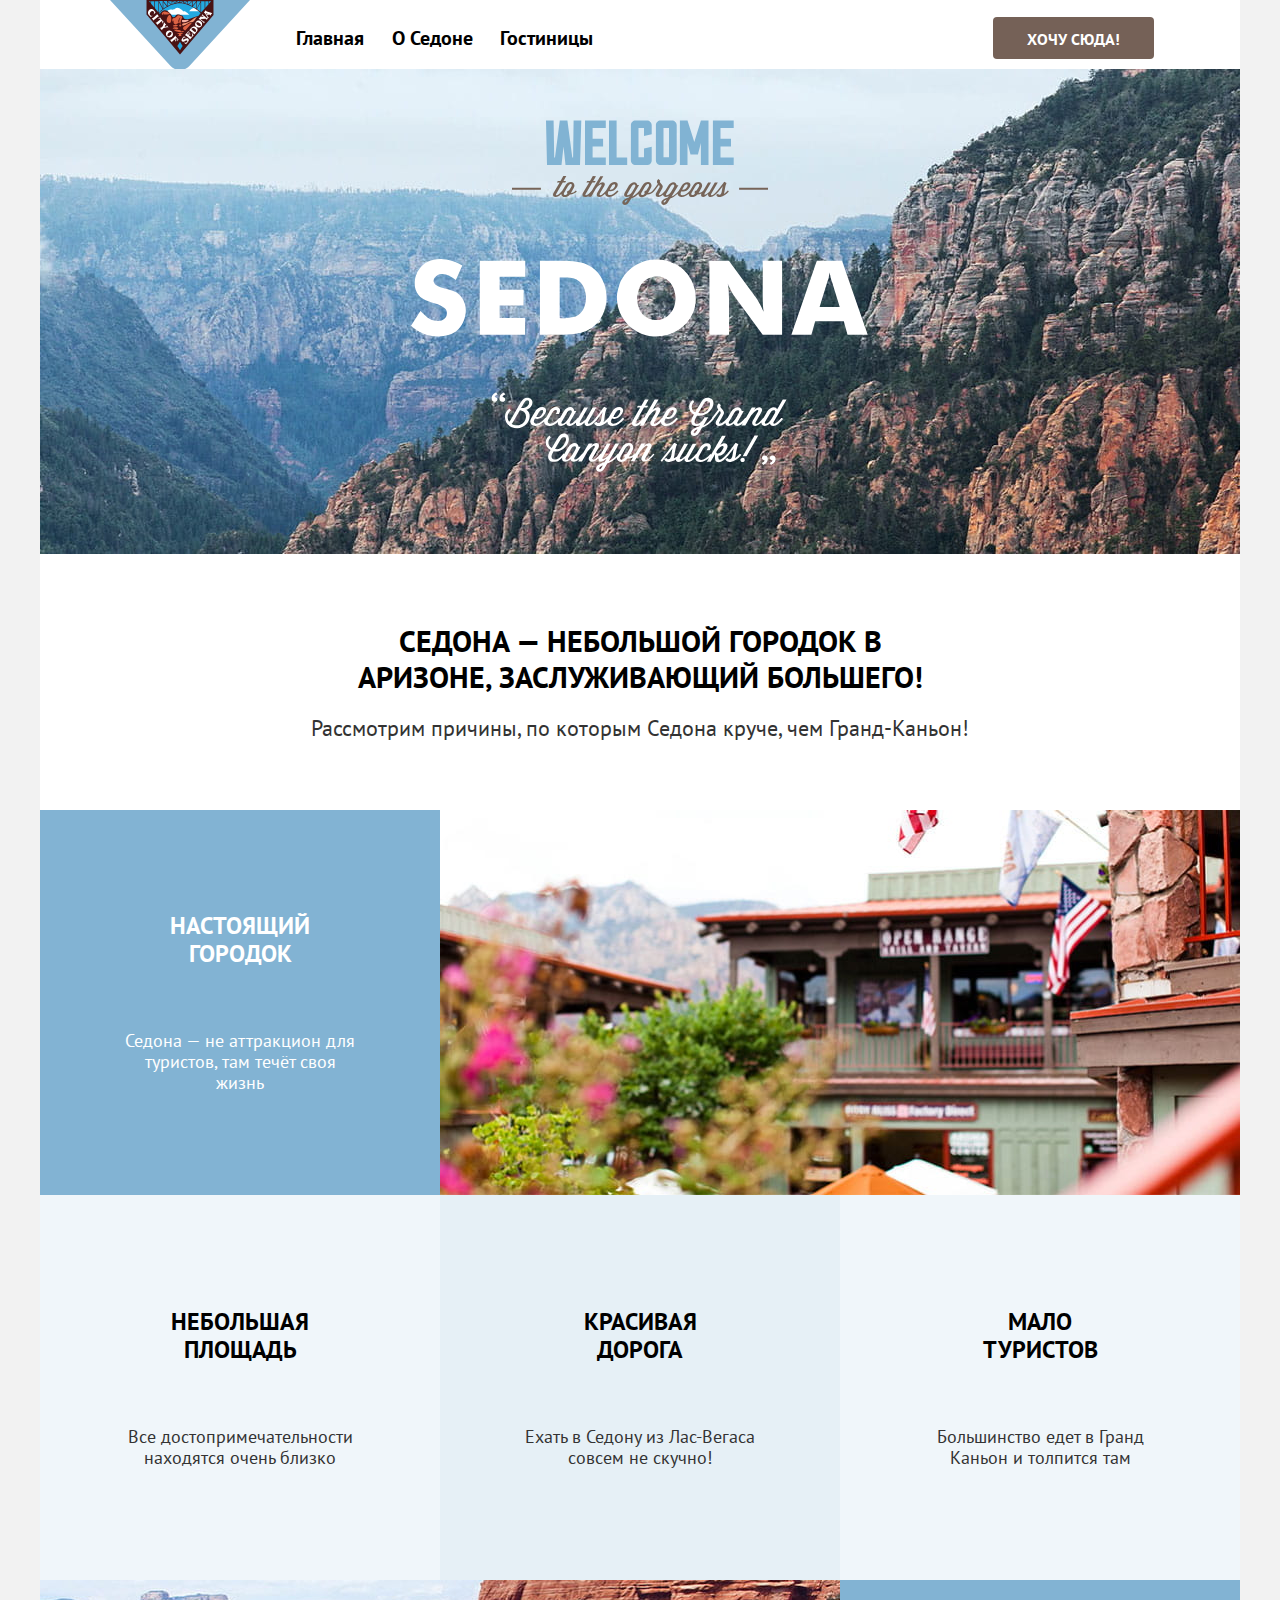
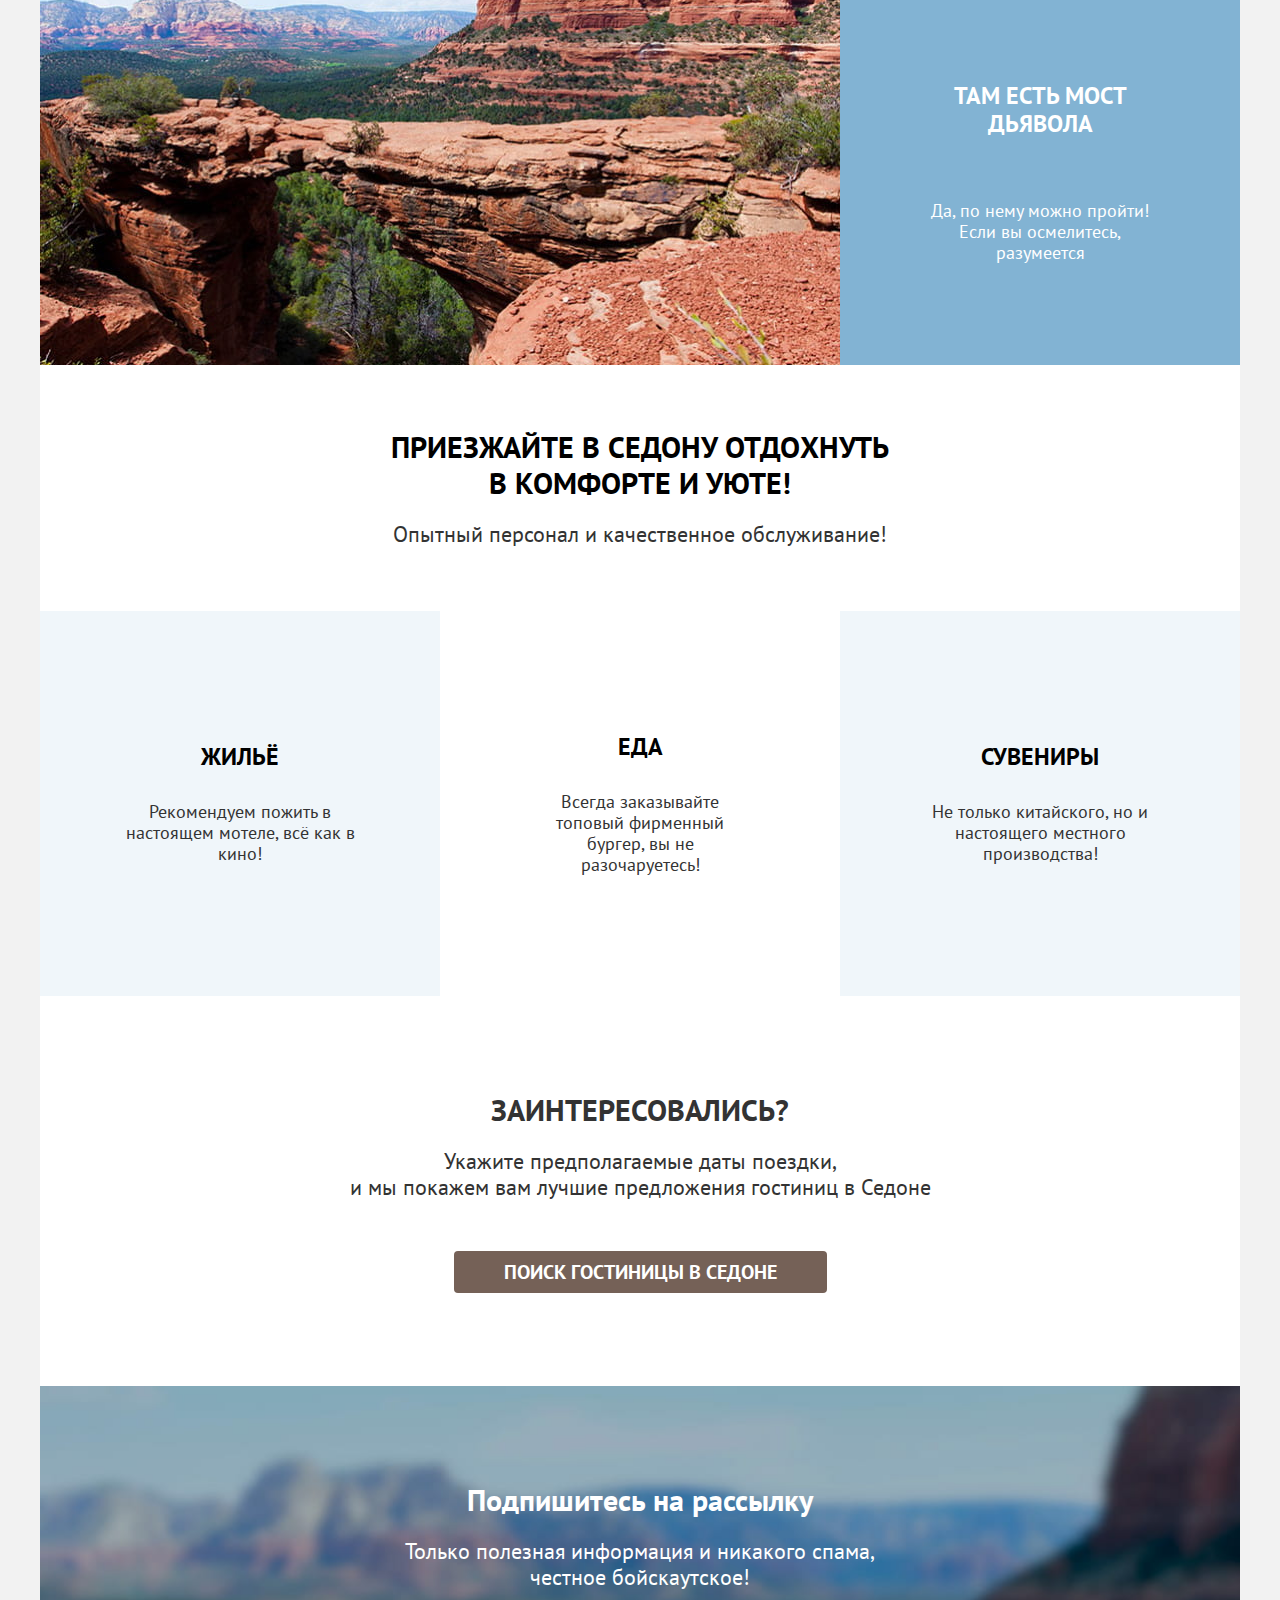
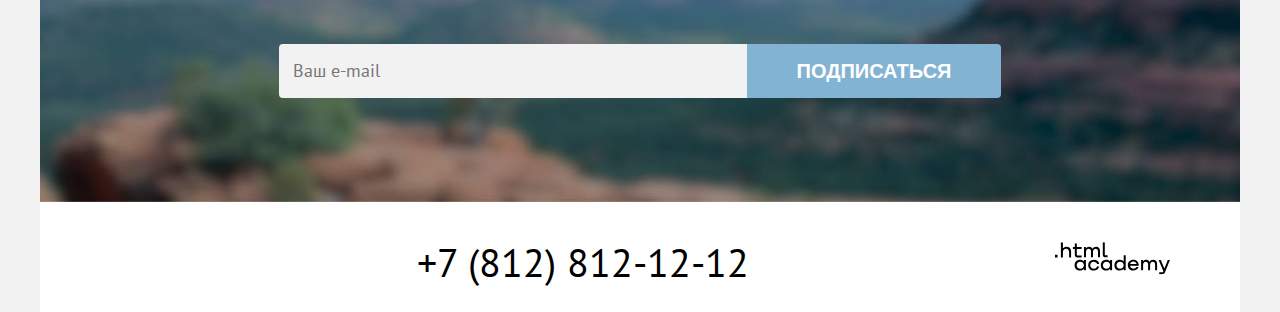
==== commit 3489d344: "добавление стилизации" ====
--- a/index.html
+++ b/index.html
@@ -6,11 +6,12 @@
     <title>Седона городок в Аризоне</title>
     <link rel="stylesheet" href="styles/styles.css">
   </head>
+
   <body>
     <header class="page-header">
       <nav class="page-navigation">
-        <a class="logo-header-link" href="index.html"><img class="logo-header" src="images/sedona-logo.svg" alt="Логотип городока Седона"
-            width="140" height="70"></a>
+        <a class="logo-header-link" href="index.html"><img class="logo-header" src="images/sedona-logo.svg"
+            alt="Логотип городока Седона" width="140" height="70"></a>
         <ul class="page-header-list page-header-navigation">
           <li class="head-list-item"><a class="item-link-navigation current" href="index.html">Главная</a></li>
           <li class="head-list-item"><a class="item-link-navigation" href="#">О Седоне</a></li>
@@ -44,42 +45,43 @@
       </section>
       <section class="advantages-section-description">
         <h2 class="visually-hidden">Преимущества городка Седона</h2>
-            <div class="first-advnatages">
-              <div class="blue-paragraph-advantages">
-                <h3 class="advantages-title advantages-title-first">Настоящий городок</h3>
-                <p class="advantages-paragraph">Седона — не аттракцион для туристов, там течёт своя жизнь</p>
-              </div>
-              <img class="first-item-img" src="images/photo-city.jpg" alt="Домик на фоне гор Седоны" width="800"
-                height="385">
-            </div>
-            <div class="second-advantages">
-              <h3 class="advantages-title">Небольшая площадь</h3>
-              <p class="advantages-paragraph">Все достопримечательности находятся очень близко</p>
-            </div>
+        <div class="first-advnatages">
+          <div class="blue-paragraph-advantages">
+            <h3 class="advantages-title advantages-title-first">Настоящий городок</h3>
+            <p class="advantages-paragraph">Седона — не аттракцион для туристов, там течёт своя жизнь</p>
+          </div>
+          <img class="first-item-img" src="images/photo-city.jpg" alt="Домик на фоне гор Седоны" width="800"
+            height="385">
+        </div>
+        <div class="second-advantages">
+          <h3 class="advantages-title">Небольшая площадь</h3>
+          <p class="advantages-paragraph">Все достопримечательности находятся очень близко</p>
+        </div>
 
-            <div class="third-advantages">
-              <h3 class="advantages-title">Красивая
-                дорога</h3>
-              <p class="advantages-paragraph">Ехать в Седону из Лас-Вегаса совсем не скучно!</p>
-            </div>
-            <div class="fourth-advatages">
-              <h3 class="advantages-title">Мало
-                туристов</h3>
-              <p class="advantages-paragraph">
-                Большинство едет в Гранд Каньон и толпится там
-              </p>
-            </div>
-            <div class="fith-advantages">
-              <div class="blue-paragraph-advantages">
-                <h3 class="advantages-title advantages-title-last">Там есть мост дьявола</h3>
-                <p class="advantages-paragraph">Да, по нему можно пройти! Если вы осмелитесь, разумеется</p>
-              </div>
-              <img class="last-item-img" src="images/photo-devil-place.jpg" alt="Фото каньона Седоны" width="800"
-                height="385">
-            </div>
+        <div class="third-advantages">
+          <h3 class="advantages-title">Красивая
+            дорога</h3>
+          <p class="advantages-paragraph">Ехать в Седону из Лас-Вегаса совсем не скучно!</p>
+        </div>
+        <div class="fourth-advatages">
+          <h3 class="advantages-title">Мало
+            туристов</h3>
+          <p class="advantages-paragraph">
+            Большинство едет в Гранд Каньон и толпится там
+          </p>
+        </div>
+        <div class="fith-advantages">
+          <div class="blue-paragraph-advantages">
+            <h3 class="advantages-title advantages-title-last">Там есть мост дьявола</h3>
+            <p class="advantages-paragraph">Да, по нему можно пройти! Если вы осмелитесь, разумеется</p>
+          </div>
+          <img class="last-item-img" src="images/photo-devil-place.jpg" alt="Фото каньона Седоны" width="800"
+            height="385">
+        </div>
       </section>
       <article class="add-information">
-        <p class="description-paragraph description-paragraph-information">Приезжайте в Седону отдохнуть в комфорте и уюте!</p>
+        <p class="description-paragraph description-paragraph-information">Приезжайте в Седону отдохнуть в комфорте и
+          уюте!</p>
         <p class="reason-paragraph">Опытный персонал и качественное обслуживание!</p>
       </article>
       <section class="service-section">
@@ -112,44 +114,48 @@
         </ul>
       </section>
       <section class="search-section">
-       <div  class="search-section-group">
-        <h2 class="search-title">Заинтересовались?</h2>
-        <p class="search-paragraph-description">Укажите предполагаемые даты поездки,</br>и мы покажем вам лучшие предложения
-          гостиниц в Седоне</p>
-        <a class="hotel-link-button" href="catalog.html">Поиск гостиницы в седоне</a>
-       </div>
+        <div class="search-section-group">
+          <h2 class="search-title">Заинтересовались?</h2>
+          <p class="search-paragraph-description">Укажите предполагаемые даты поездки,</br>и мы покажем вам лучшие
+            предложения
+            гостиниц в Седоне</p>
+          <a class="hotel-link-button" href="catalog.html">Поиск гостиницы в седоне</a>
+        </div>
       </section>
       <section class="subscribe-section-main">
-       <div class="subscribe-section-group">
-        <h2 class="subscribe-title">Подпишитесь на рассылку</h2>
-        <p class="subscribe-paragraph">Только полезная информация и никакого спама, честное бойскаутское!</p>
-        <form class="subscribe-form" action="https://echo.htmlacademy.ru/" method="post">
-          <p class="subscribe-form-mail">
-            <label class="subscribe-label visually-hidden" for="email-user">Ваш e-mail</label>
-            <input class="subscribe-email" type="text" id="email-user" name="email-user" placeholder="Ваш e-mail">
-          </p>
-          <button class="subscribe-button" type="submit">Подписаться</button>
-        </form>
-      </div>
+        <div class="subscribe-section-group">
+          <h2 class="subscribe-title">Подпишитесь на рассылку</h2>
+          <p class="subscribe-paragraph">Только полезная информация и никакого спама, честное бойскаутское!</p>
+          <form class="subscribe-form" action="https://echo.htmlacademy.ru/" method="post">
+            <p class="subscribe-form-mail">
+              <label class="subscribe-label visually-hidden" for="email-user">Ваш e-mail</label>
+              <input class="subscribe-email" type="text" id="email-user" name="email-user" placeholder="Ваш e-mail">
+            </p>
+            <button class="subscribe-button" type="submit">Подписаться</button>
+          </form>
+        </div>
       </section>
     </main>
     <footer class="page-footer">
-      <ul class="footer-social-list">
-        <li class="footer-social-item footer-vkontakte-item">
-          <a class="footer-social-link" href="https://vk.com/htmlacademy"><span
-              class="visually-hidden">Вконтакте</span></a>
-        </li>
-        <li class="footer-social-item footer-telegram-item">
-          <a class="footer-social-link" href="https://t.me/htmlacademy"><span
-              class="visually-hidden">Телеграм</span></a>
-        </li>
-        <li class="footer-social-item footer-youtube-item"><a class="footer-social-link"
-            href="https://www.youtube.com/user/htmlacademyru"><span class="visually-hidden">YouTube</span></a></li>
-      </ul>
-      <a class="footer-phone-link" href="tel:+78128121212">+7 (812) 812-12-12</a>
-      <a class="footer-logo-link" href="https://htmlacademy.ru/">
-        <img class="html-logo" src="images/logo-htmlacademy.svg" alt="Логотип htmlacademy" width="115" height="33">
-      </a>
+      <div class="page-footer-container">
+        <ul class="footer-social-list">
+          <li class="footer-social-item footer-vkontakte-item">
+            <a class="footer-social-link" href="https://vk.com/htmlacademy"><span
+                class="visually-hidden">Вконтакте</span></a>
+          </li>
+          <li class="footer-social-item footer-telegram-item">
+            <a class="footer-social-link" href="https://t.me/htmlacademy"><span
+                class="visually-hidden">Телеграм</span></a>
+          </li>
+          <li class="footer-social-item footer-youtube-item"><a class="footer-social-link"
+              href="https://www.youtube.com/user/htmlacademyru"><span class="visually-hidden">YouTube</span></a></li>
+        </ul>
+        <a class="footer-phone-link" href="tel:+78128121212">+7 (812) 812-12-12</a>
+        <a class="footer-logo-link" href="https://htmlacademy.ru/">
+          <img class="html-logo" src="images/logo-htmlacademy.svg" alt="Логотип htmlacademy" width="115" height="33">
+        </a>
+      </div>
     </footer>
   </body>
+
 </html>
--- a/styles/styles.css
+++ b/styles/styles.css
@@ -65,6 +65,7 @@
 .page-header-list {
   list-style: none;
   display: flex;
+  flex-wrap: wrap;
   width: 339px;
   justify-content: space-between;
   padding: 20px 16px;
@@ -453,9 +454,15 @@
   background-color: #FFFFFF;
   width: 1200px;
   margin: 0 auto;
-  display: flex;
-  justify-content: space-evenly;
-  padding: 40px 0 40px 0;
+
+}
+
+.page-footer-container{
+  width: 1060px;
+  margin: 0 auto;
+  display: flex;
+  justify-content: space-between;
+  padding: 40px 0 30px 0;
 }
 
 
@@ -521,6 +528,7 @@
   color: #FFFFFF;
   margin: 0;
   padding: 0;
+  margin-top: 8px;
 }
 
 .inner-link {
@@ -538,6 +546,7 @@
 .filter-inner-section {
   color: #FFFFFF;
   display: flex;
+  margin-top: 40px;
 }
 
 .buttons-group-filter {
@@ -547,6 +556,12 @@
 
 .catalog-filter-group {
   border: 0;
+  margin: 0;
+  padding: 0;
+}
+
+.catalog-filter-group-infastructure {
+  margin-right: 70px;
 }
 
 .catalog-filter-group-price {
@@ -565,10 +580,14 @@
   font-weight: 700;
   font-size: 20px;
   line-height: 24px;
+  padding: 0;
 }
 
 .catalog-filter-list {
   list-style: none;
+  margin: 0;
+  padding: 0;
+  margin-top: 32px;
 }
 
 .control {
@@ -610,15 +629,20 @@
   text-transform: uppercase;
 }
 
+.hotel-card-list-container {
+  margin-top: 40px;
+
+}
+
 .hotel-card-list {
   display: flex;
   flex-wrap: wrap;
   padding: 0;
+  margin: 0;
+  margin-left: 70px;
   list-style: none;
-  margin: 0;
-  margin-top: 40px;
-  margin-left: 70px;
-}
+}
+
 
 .hotel-card-item {
   margin-right: 20px;
@@ -776,7 +800,7 @@
 .pagination-list {
   list-style: none;
   margin: 0 auto;
-  padding-top: 80px;
+  padding-top: 60px;
   padding-bottom: 60px;
   padding-left: 0;
   padding-right: 0;
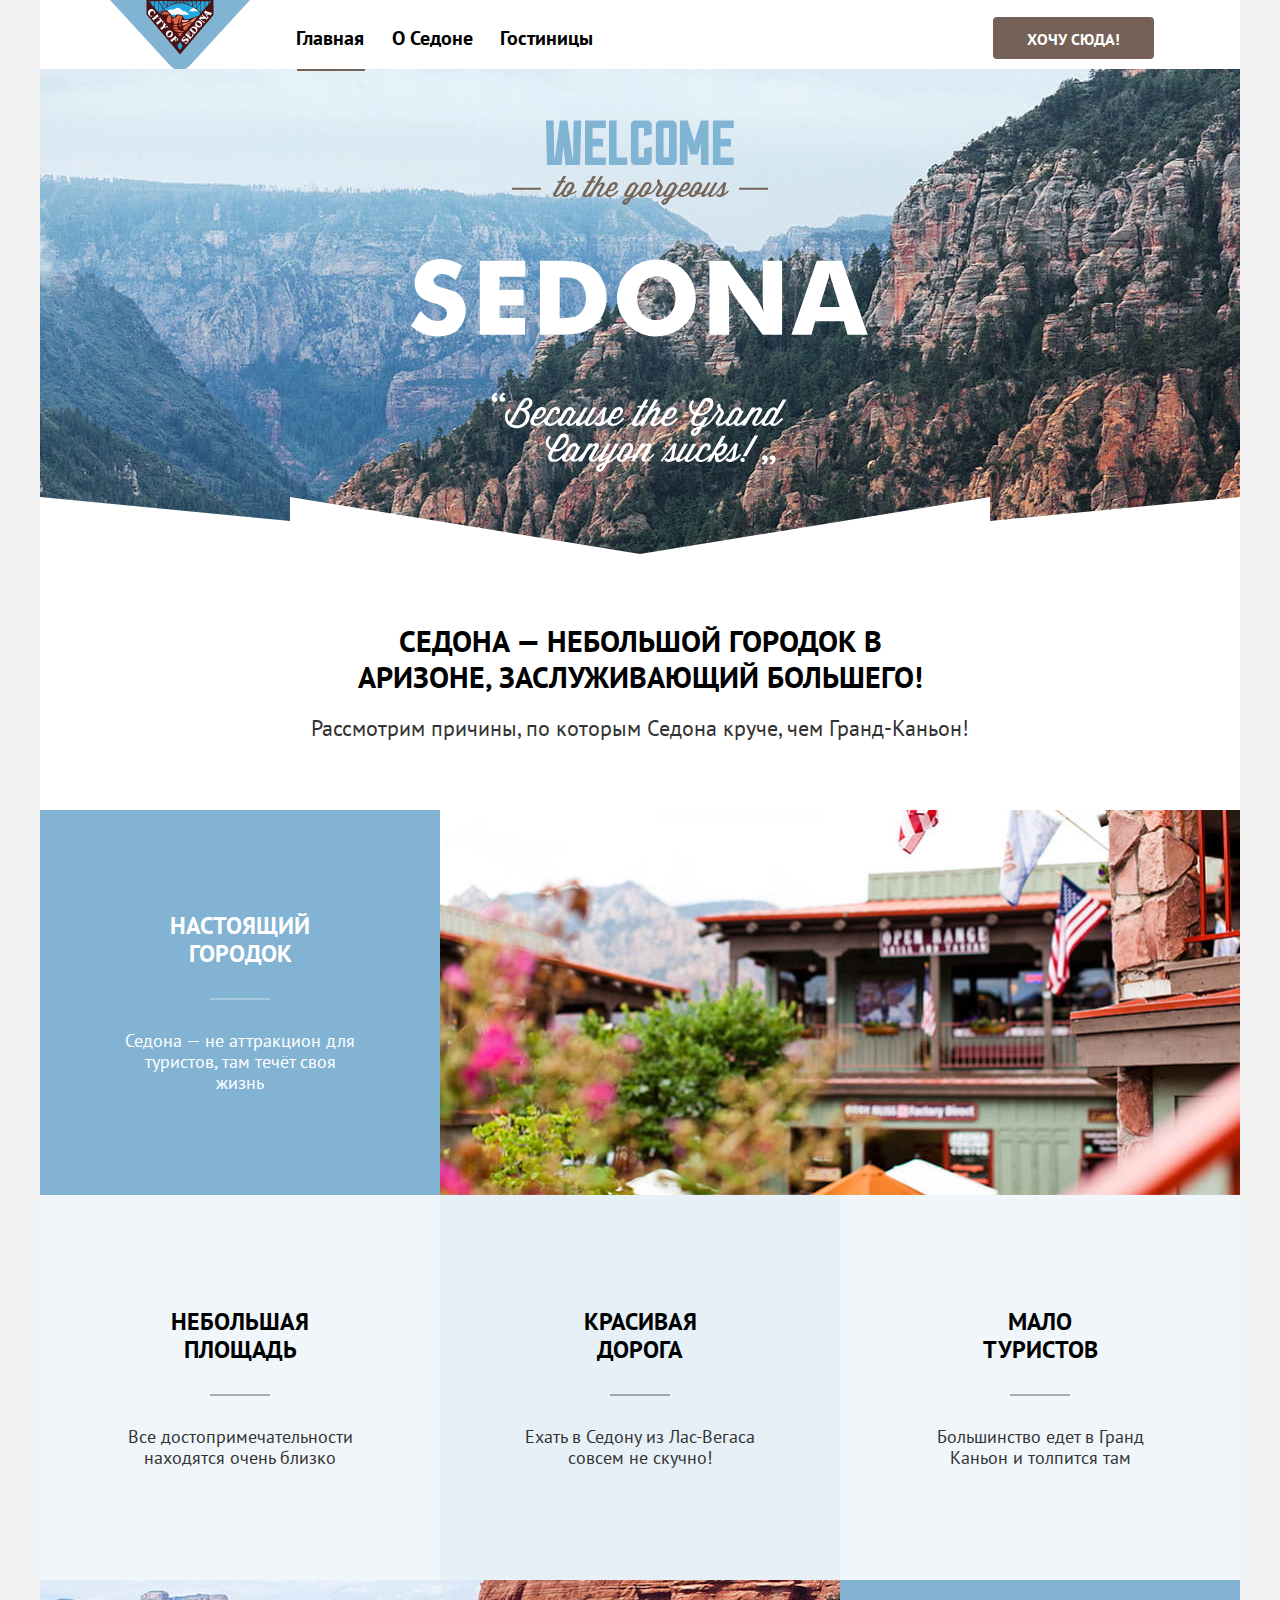
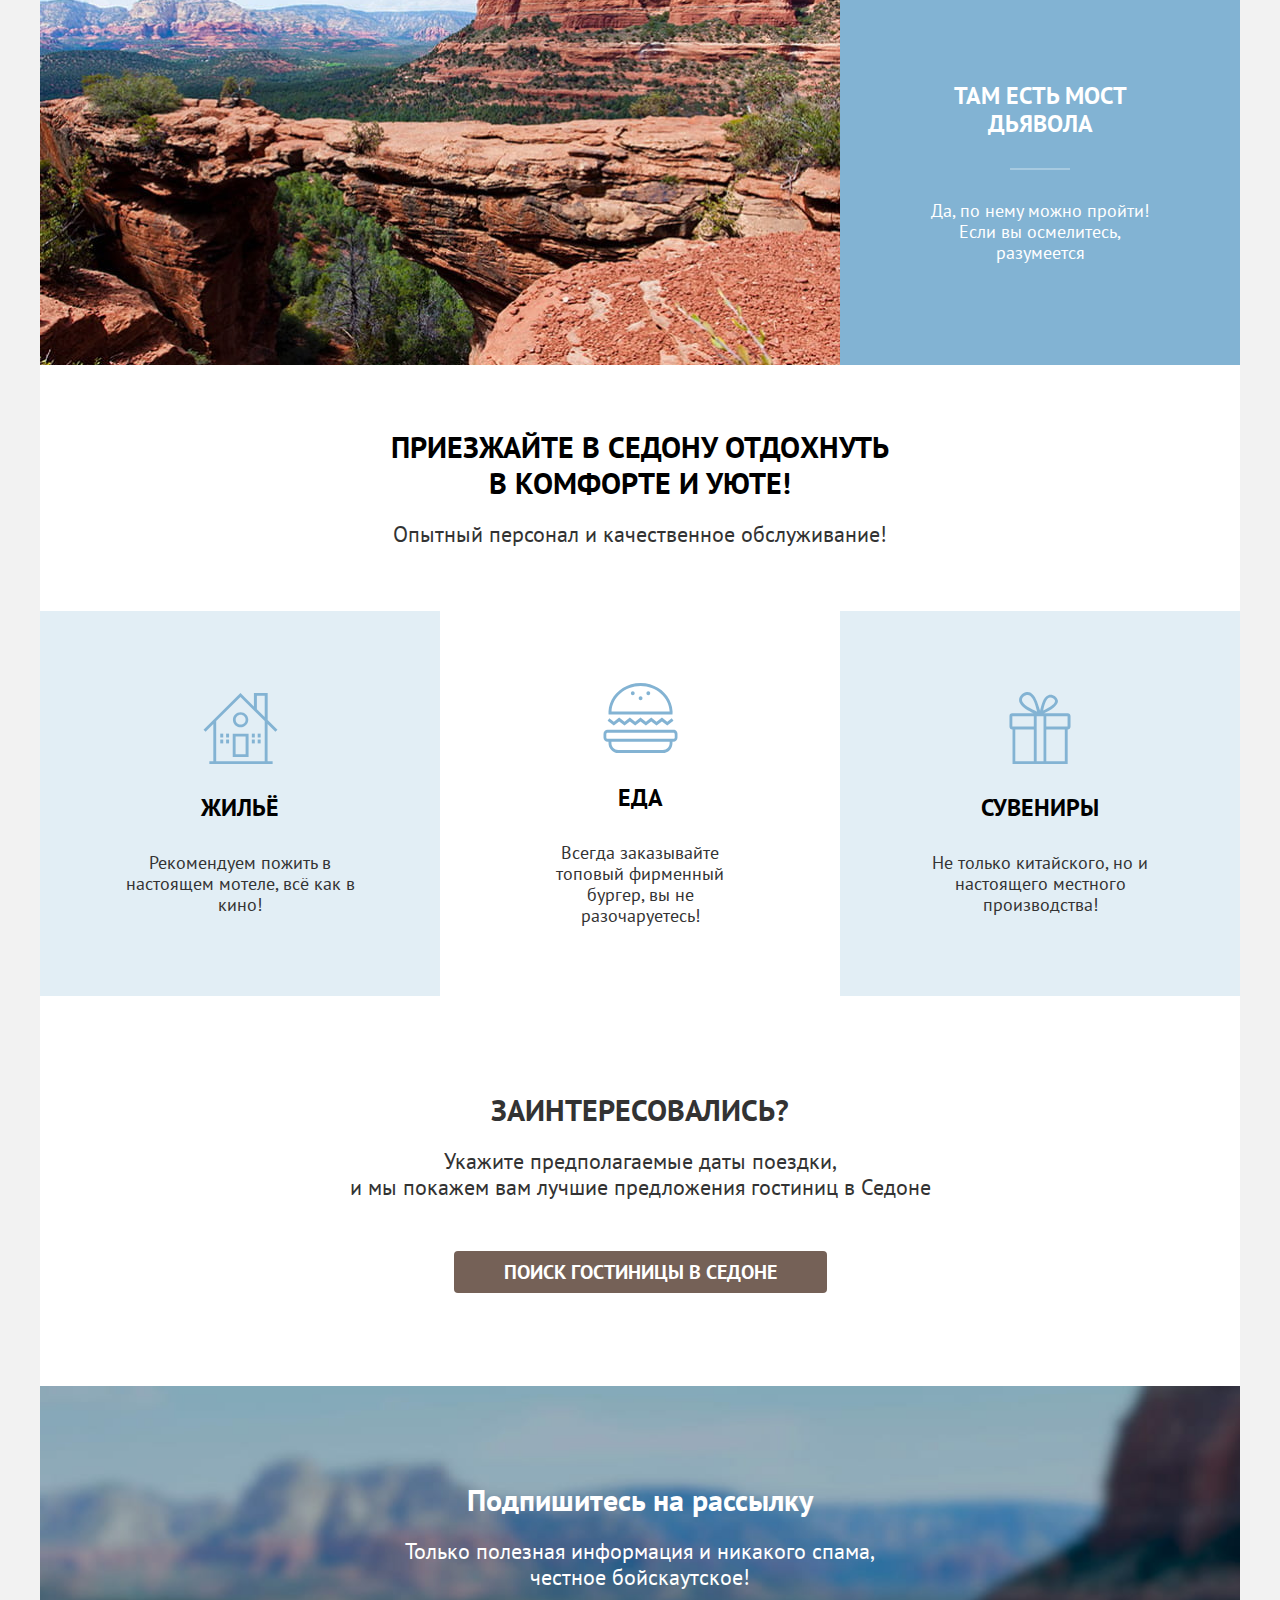
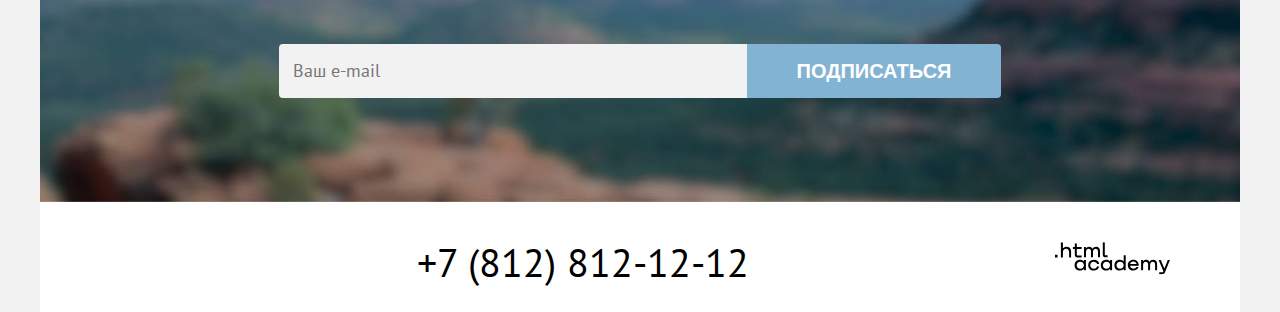
==== commit beefd6f2: "добавляет декоративный элементы" ====
--- a/index.html
+++ b/index.html
@@ -13,12 +13,12 @@
         <a class="logo-header-link" href="index.html"><img class="logo-header" src="images/sedona-logo.svg"
             alt="Логотип городока Седона" width="140" height="70"></a>
         <ul class="page-header-list page-header-navigation">
-          <li class="head-list-item"><a class="item-link-navigation current" href="index.html">Главная</a></li>
+          <li class="head-list-item"><a class="item-link-navigation current-header" href="index.html">Главная</a></li>
           <li class="head-list-item"><a class="item-link-navigation" href="#">О Седоне</a></li>
           <li class="head-list-item"><a class="item-link-navigation" href="catalog.html">Гостиницы</a></li>
         </ul>
         <ul class="page-header-list user-navigation">
-          <li class="head-list-item search"><a class="item-link-navigation" href="#"><span
+          <li class="head-list-item"><a class="item-link-navigation search" href="#"><span
                 class="visually-hidden">Поиск</span></a></li>
           <li class="head-list-item"><a class="item-link-navigation" href="#"><span
                 class="visually-hidden favorites">Избранное</span></a></li>
@@ -89,14 +89,14 @@
         <ul class="service-list">
           <li class="service-item">
             <div class="service-living-blue-block">
-              <h4 class="service-title">Жильё</h4>
+              <h4 class="service-title service-title-icon service-title-living">Жильё</h4>
               <p class="service-paragraph">Рекомендуем пожить в настоящем мотеле,
                 всё как в кино!</p>
             </div>
           </li>
           <li class="service-item">
             <div class="service-eat-white-block">
-              <h4 class="service-title service-burger-picture">Еда</h4>
+              <h4 class="service-title service-title-icon service-title-food">Еда</h4>
               <p class="service-paragraph">Всегда заказывайте
                 топовый фирменный бургер, вы не разочаруетесь!
               </p>
@@ -104,7 +104,7 @@
           </li>
           <li class="service-item">
             <div class="service-souvenirs-blue-block">
-              <h4 class="service-title">Сувениры</h4>
+              <h4 class="service-title service-title-icon service-title-souvenirs">Сувениры</h4>
               <p class="service-paragraph">
                 Не только китайского,
                 но и настоящего местного производства!
@@ -140,11 +140,11 @@
       <div class="page-footer-container">
         <ul class="footer-social-list">
           <li class="footer-social-item footer-vkontakte-item">
-            <a class="footer-social-link" href="https://vk.com/htmlacademy"><span
+            <a class="footer-social-link footer-social-vk" href="https://vk.com/htmlacademy"><span
                 class="visually-hidden">Вконтакте</span></a>
           </li>
           <li class="footer-social-item footer-telegram-item">
-            <a class="footer-social-link" href="https://t.me/htmlacademy"><span
+            <a class="footer-social-link " href="https://t.me/htmlacademy"><span
                 class="visually-hidden">Телеграм</span></a>
           </li>
           <li class="footer-social-item footer-youtube-item"><a class="footer-social-link"
--- a/styles/styles.css
+++ b/styles/styles.css
@@ -37,7 +37,8 @@
   margin: -1px;
   border: 0;
   padding: 0;
-
+  white-space: nowrap;
+  clip-path: inset(100%);
   clip: rect(0 0 0 0);
   overflow: hidden;
 }
@@ -50,6 +51,7 @@
   line-height: 24px;
   width: 1200px;
   margin: 0 auto;
+
 }
 
 .page-navigation {
@@ -92,6 +94,8 @@
 .search {
   background-image: url(../images/header-search.svg);
   background-repeat: no-repeat;
+  background-size: 20px 20px;
+  color: #000000;
 }
 
 .item-link-navigation {
@@ -113,6 +117,21 @@
   padding: 8px 34px;
 }
 
+.current-header {
+  position: relative;
+}
+
+.current-header::after {
+  position: absolute;
+  content: "";
+  width: 68px;
+  height: 2px;
+  bottom: -20px;
+  left: 50%;
+  background-color: #756257;
+  margin-left: -33px;
+}
+
 .main-inner{
   background-color: #FFFFFF;
 }
@@ -128,11 +147,12 @@
 }
 
 .hero-section {
-  background-image: url(../images/sedona-index-background.jpg);
+  background-image: url(../images/background-hero-razor.svg),url(../images/sedona-index-background.jpg);
   background-color: lightblue;
   background-repeat: no-repeat;
   text-align: center;
-  background-size: cover;
+  background-size: 100% auto, cover;
+  background-position: center bottom;
   min-height: 485px;
   margin-top: -6px;
 }
@@ -181,6 +201,26 @@
   padding: 0;
   margin-bottom: 62px;
   width: 175px;
+  position: relative;
+}
+
+.advantages-title::after {
+  position: absolute;
+  content: "";
+  width: 60px;
+  height: 2px;
+  background-color: #0000004D;
+  bottom: -32px;
+  left: 50%;
+  margin-left: -30px;
+}
+
+.advantages-title-first::after {
+  background-color: #FFFFFF4D;
+}
+
+.advantages-title-last::after {
+  background-color: #FFFFFF4D;
 }
 
 .advantages-paragraph {
@@ -269,11 +309,37 @@
   display: flex;
   padding: 0;
   margin: 0;
+  flex-wrap: wrap;
 }
 
 .service-title {
   color: #000000;
 }
+
+.service-title-icon::before {
+  content: "";
+  display: block;
+  width: 75px;
+  height: 72px;
+  margin: 0 auto;
+  margin-bottom: 30px;
+  background-size: contain;
+  background-repeat: no-repeat;
+  background-position: center;
+}
+
+.service-title-living::before {
+  background-image: url(../images/housing-icon.svg);
+}
+
+.service-title-food::before {
+  background-image: url(../images/food-icon.svg);
+}
+
+.service-title-souvenirs::before {
+  background-image: url(../images/sounevir-icon.svg);
+}
+
 
 .service-item h4 {
   font-weight: 700;
@@ -296,6 +362,15 @@
   padding: 0;
 }
 
+.service-item:nth-child(odd) {
+  background-color: #83B3D31F;
+}
+
+.service-item:nth-child(even) {
+  background-color: #FFFFFF;
+}
+
+
 .service-souvenirs-blue-block {
   background-color: #83B3D31F;
   text-align: center;
@@ -308,7 +383,7 @@
 }
 
 .service-eat-white-block {
-  background-color: #FFFFFF;
+
   text-align: center;
   min-width: 400px;
   display: flex;
@@ -480,10 +555,14 @@
   margin: 0;
 }
 
-.footer-vkontakte-item {
+.footer-social-vk {
   background-image: url(../images/vkontakte-icon.svg);
   background-repeat: no-repeat;
   background-size: 24px 14px;
+  display: block;
+  height: 40px;
+  background-color: #83B3D3;
+  background-position: center;
 }
 
 .footer-telegram-item {
@@ -549,6 +628,14 @@
   margin-top: 40px;
 }
 
+.filter-inner-container-left {
+  display: flex;
+}
+
+.filter-inner-container-right {
+  margin-left: auto;
+}
+
 .buttons-group-filter {
   display: flex;
   flex-direction: column;
@@ -588,6 +675,14 @@
   margin: 0;
   padding: 0;
   margin-top: 32px;
+}
+
+.catalog-filter-item {
+  margin-bottom: 16px;
+}
+
+:nth-last-child(.catalog-filter-item) {
+  margin-bottom: 0;
 }
 
 .control {
@@ -607,6 +702,7 @@
   font-size: 18px;
   line-height: 24px;
   text-transform: lowercase;
+  margin-top: 32px;
 }
 
 .button-active {
@@ -631,14 +727,13 @@
 
 .hotel-card-list-container {
   margin-top: 40px;
-
+  width: 1200px;
 }
 
 .hotel-card-list {
   display: flex;
   flex-wrap: wrap;
   padding: 0;
-  margin: 0;
   margin-left: 70px;
   list-style: none;
 }
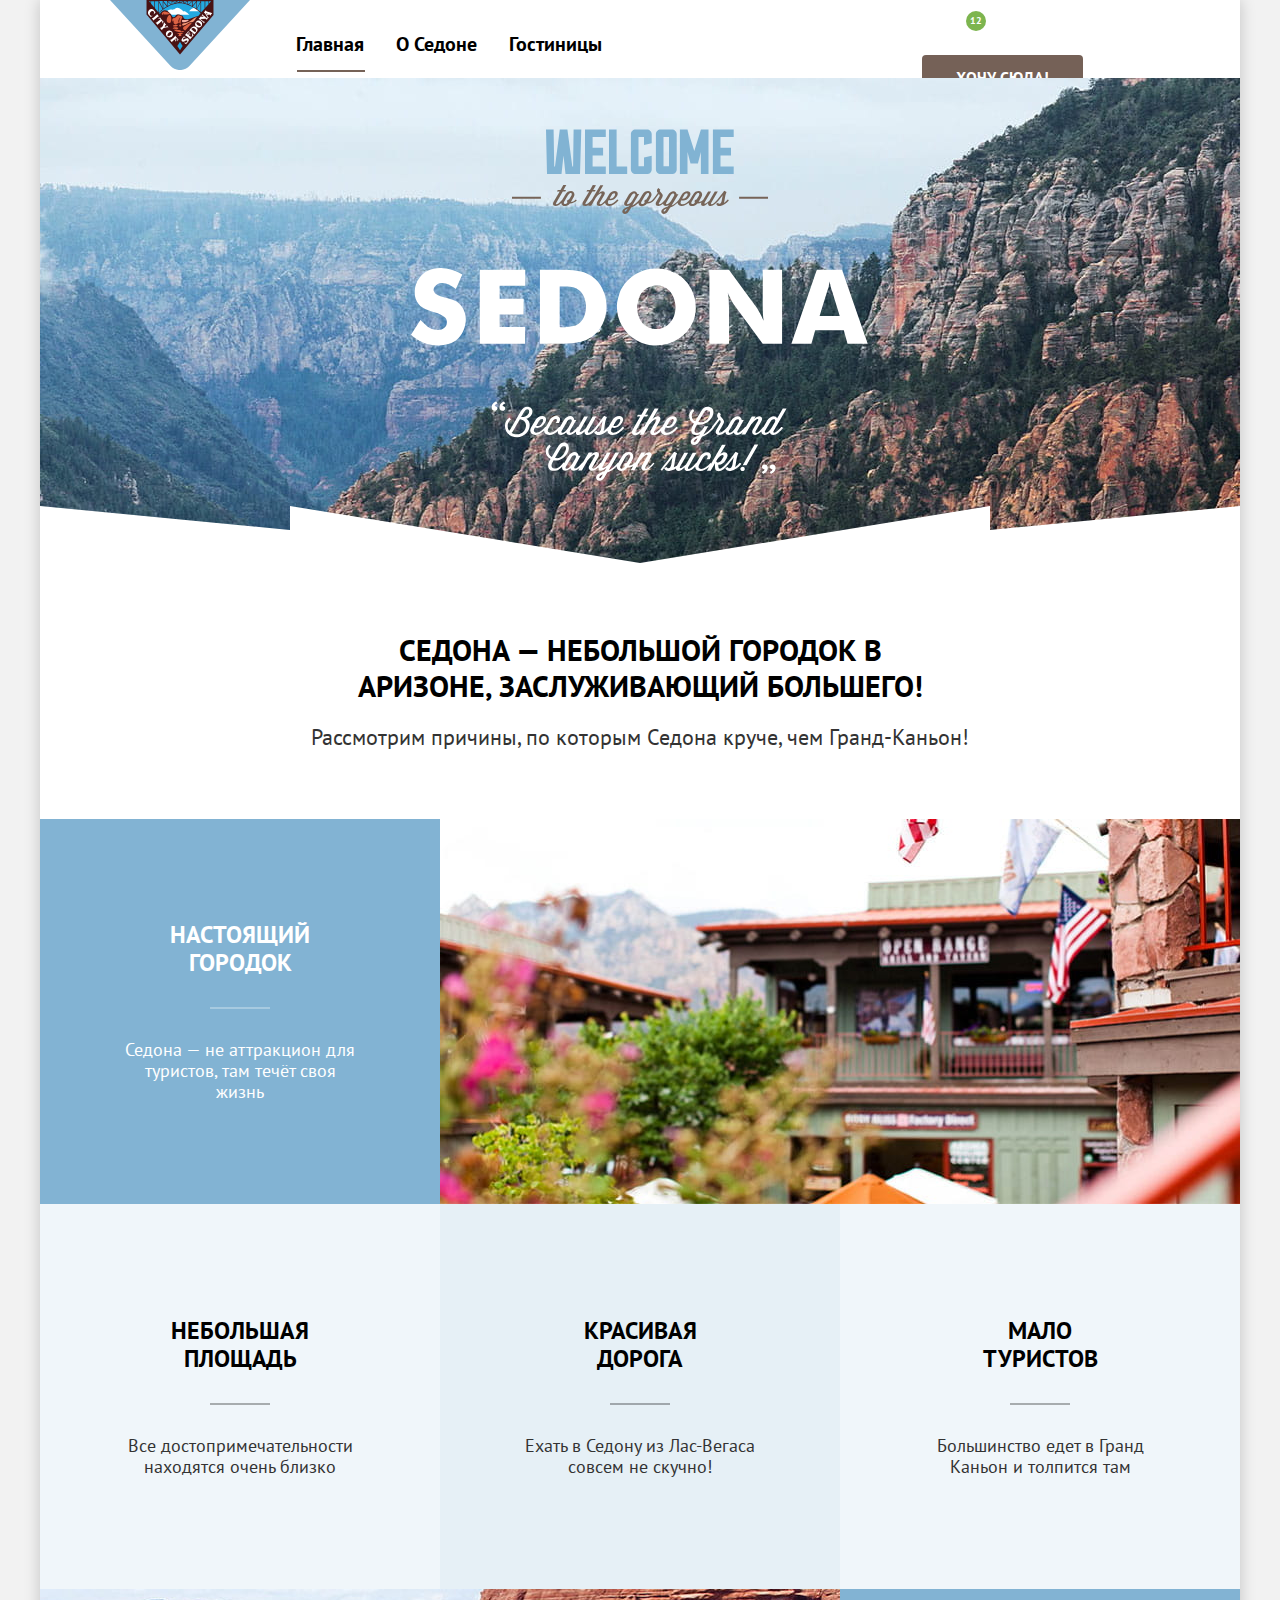
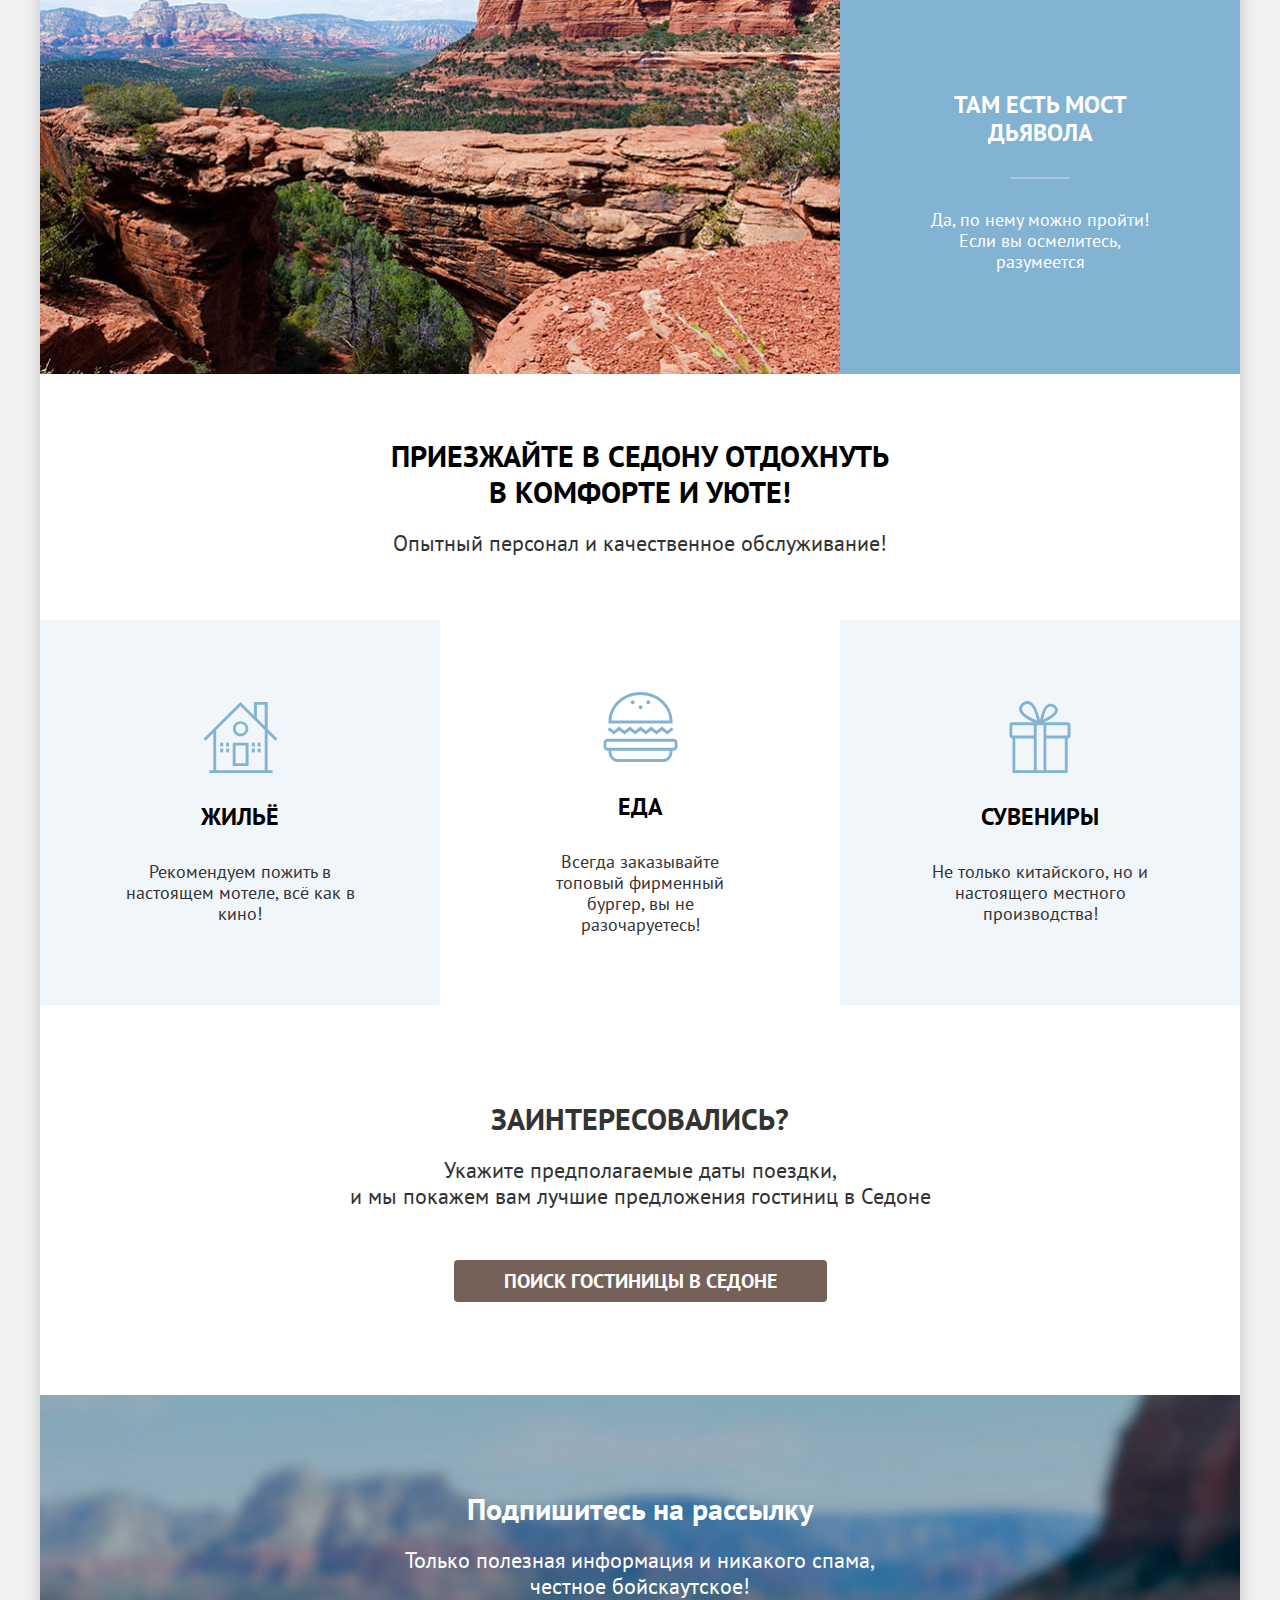
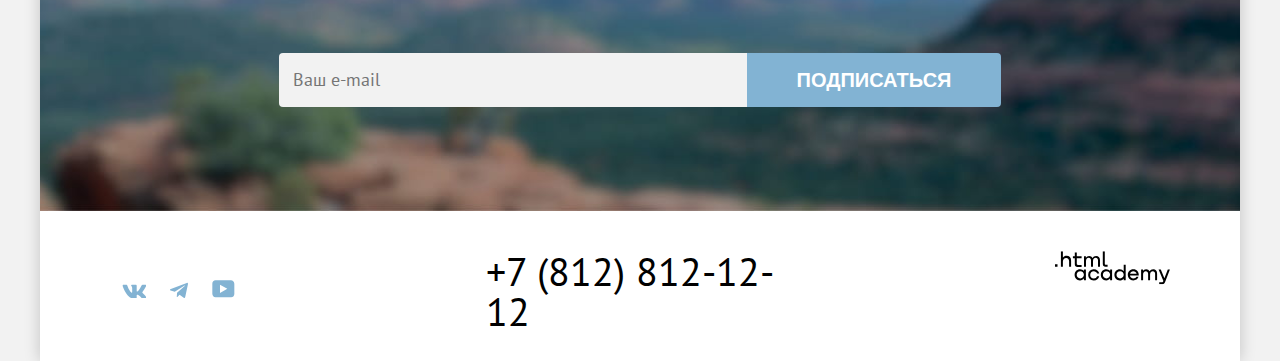
==== commit 3ebcb757: "добавляет стили" ====
--- a/index.html
+++ b/index.html
@@ -5,24 +5,27 @@
     <meta charset="utf-8">
     <title>Седона городок в Аризоне</title>
     <link rel="stylesheet" href="styles/styles.css">
+    <link rel="icon" href="../2446533-sedona-39-master/images/favicon.svg">
   </head>
 
   <body>
+    <div class="page-container">
     <header class="page-header">
       <nav class="page-navigation">
         <a class="logo-header-link" href="index.html"><img class="logo-header" src="images/sedona-logo.svg"
             alt="Логотип городока Седона" width="140" height="70"></a>
         <ul class="page-header-list page-header-navigation">
-          <li class="head-list-item"><a class="item-link-navigation current-header" href="index.html">Главная</a></li>
-          <li class="head-list-item"><a class="item-link-navigation" href="#">О Седоне</a></li>
-          <li class="head-list-item"><a class="item-link-navigation" href="catalog.html">Гостиницы</a></li>
+          <li class="head-list-item-user"><a class="item-link-navigation current-header" href="index.html">Главная</a>
+          </li>
+          <li class="head-list-item-user"><a class="item-link-navigation" href="#">О Седоне</a></li>
+          <li class="head-list-item-user"><a class="item-link-navigation" href="catalog.html">Гостиницы</a></li>
         </ul>
         <ul class="page-header-list user-navigation">
-          <li class="head-list-item"><a class="item-link-navigation search" href="#"><span
+          <li class="head-list-item"><a class="item-link-navigation search-user-image" href="#"><span
                 class="visually-hidden">Поиск</span></a></li>
-          <li class="head-list-item"><a class="item-link-navigation" href="#"><span
-                class="visually-hidden favorites">Избранное</span></a></li>
-          <li class="head-list-item"><a class="item-link-navigation want-it" href="#"><span
+          <li class="head-list-item"><a class="item-link-navigation favorites-user-image" href="#"><span
+                class="visually-hidden favorites">Избранное</span><span class="favorites-numbers">12</span></a></li>
+          <li class="head-list-item head-button-item"><a class="item-link-navigation want-it" href="#"><span
                 class="header-button-link">Хочу
                 сюда!</span></a></li>
         </ul>
@@ -139,23 +142,117 @@
     <footer class="page-footer">
       <div class="page-footer-container">
         <ul class="footer-social-list">
-          <li class="footer-social-item footer-vkontakte-item">
-            <a class="footer-social-link footer-social-vk" href="https://vk.com/htmlacademy"><span
-                class="visually-hidden">Вконтакте</span></a>
-          </li>
-          <li class="footer-social-item footer-telegram-item">
-            <a class="footer-social-link " href="https://t.me/htmlacademy"><span
-                class="visually-hidden">Телеграм</span></a>
-          </li>
-          <li class="footer-social-item footer-youtube-item"><a class="footer-social-link"
-              href="https://www.youtube.com/user/htmlacademyru"><span class="visually-hidden">YouTube</span></a></li>
-        </ul>
-        <a class="footer-phone-link" href="tel:+78128121212">+7 (812) 812-12-12</a>
-        <a class="footer-logo-link" href="https://htmlacademy.ru/">
-          <img class="html-logo" src="images/logo-htmlacademy.svg" alt="Логотип htmlacademy" width="115" height="33">
-        </a>
+          <li class="footer-social-item">
+            <a class="footer-social-link" href="https://vk.com/htmlacademy">
+              <svg viewBox="0 0 24 14" xmlns="http://www.w3.org/2000/svg" width="24" height="14" aria-hidden="true"
+                focusable="false" class="footer-icon footer-vkontakte-image">
+                <path fill-rule="evenodd"
+                  d="M24.12 1.8c.16-.54 0-.94-.8-.94H20.7c-.67 0-.98.34-1.15.73 0 0-1.33 3.2-3.22 5.27-.61.6-.9.8-1.23.8-.16 0-.41-.2-.41-.75v-5.1c0-.66-.19-.95-.74-.95H9.82c-.42 0-.67.3-.67.59 0 .62.95.76 1.04 2.51v3.8c0 .83-.15.98-.48.98-.9 0-3.06-3.2-4.34-6.88-.25-.72-.5-1-1.18-1H1.57c-.75 0-.9.34-.9.73 0 .68.89 4.07 4.14 8.55 2.17 3.06 5.23 4.72 8 4.72 1.68 0 1.88-.37 1.88-1v-2.32c0-.74.16-.88.7-.88.38 0 1.05.19 2.6 1.66 1.79 1.75 2.08 2.54 3.08 2.54h2.63c.75 0 1.12-.37.9-1.1-.23-.72-1.08-1.77-2.2-3.02-.62-.71-1.54-1.48-1.82-1.86-.39-.5-.28-.71 0-1.15 0 0 3.2-4.42 3.54-5.93Z"
+                  clip-rule="evenodd">
+              </svg>
+              <span class="visually-hidden">Вконтакте</span></a>
+          </li>
+          <li class="footer-social-item">
+            <a class="footer-social-link footer-telegram-image" href="https://t.me/htmlacademy">
+              <svg viewBox="0 0 18 16" xmlns="http://www.w3.org/2000/svg" width="18" height="16" aria-hidden="true"
+                focusable="false" class="footer-icon footer-telegram-image">
+                <path
+                  d="M16.79.96.84 7.1c-1.09.44-1.08 1.05-.2 1.32l4.1 1.28 9.47-5.98c.44-.27.85-.13.52.17l-7.68 6.93-.28 4.22c.41 0 .6-.2.83-.41l1.99-1.94 4.13 3.06c.77.42 1.31.2 1.5-.71l2.72-12.8c.28-1.1-.43-1.61-1.16-1.28Z" />
+              </svg>
+              <span class="visually-hidden">Телеграм</span></a>
+          </li>
+          <li class="footer-social-item"><a class="footer-social-link"
+              href="https://www.youtube.com/user/htmlacademyru">
+              <svg viewBox="0 0 23 18" xmlns="http://www.w3.org/2000/svg" width="23" height="18" fill="none"
+                aria-hidden="true" focusable="false" class="footer-icon footer-youtube-image">
+                <path
+                  d="M18.94.36H3.51C1.65.36.33 1.95.33 3.76v10.09c0 1.91 1.32 3.5 3.18 3.5h15.65c1.64 0 3.17-1.59 3.17-3.4V3.76c-.22-1.8-1.53-3.4-3.39-3.4ZM7.99 12.89V4.82l7.34 4.04-7.34 4.03Z" />
+              </svg>
+              <span class="visually-hidden">YouTube</span></a></li>
+        </ul>
+        <div class="footer-phone-container"><a class="footer-phone-link" href="tel:+78128121212">+7 (812)
+            812-12-12</a></div>
+        <div class="footer-logo-container"><a class="footer-logo-link" href="https://htmlacademy.ru/">
+            <svg viewBox="0 0 115 34" xmlns="http://www.w3.org/2000/svg" width="115" height="34" role="img" aria-label="логотип html academy" class="footer-academy-icon"><g clip-path="url(#a)"><path d="M0 13.26v2.6h2.5v-2.6H0ZM11.6 4.86c-1.6 0-2.8.7-3.6 1.7h-.1V.36h-2v15.5h2v-5.3c0-2.1 1.3-3.6 3.3-3.6 1.8 0 2.9 1.4 2.9 3.2v5.7h2v-6.1c.1-3-1.8-4.9-4.5-4.9ZM26.6 5.16h-4.8v-3.7h-2v3.8h-1.9v2h1.9v6c0 1.7 1 2.7 2.7 2.7h4.1v-2h-3.7c-.7 0-1.1-.4-1.1-1.1v-5.7h4.8v-2ZM41.1 4.96c-1.6 0-2.9.8-3.5 2.1h-.1c-.6-1.2-1.8-2.1-3.4-2.1-1.4 0-2.5.8-3.1 1.8h-.1v-1.6H29v10.6h2v-5.4c0-2 1-3.5 2.6-3.5 1.5 0 2.4 1 2.4 2.6v6.3h2v-5.6c0-2.4 1.4-3.3 2.6-3.3 1.5 0 2.4 1 2.4 2.6v6.3h2v-6.5c.1-2.5-1.4-4.3-3.9-4.3ZM47.8 13.06c0 1.7 1 2.7 2.8 2.7h2v-2h-1.7c-.7 0-1.1-.4-1.1-1.1V.36h-2v12.7ZM28.9 20.06c-.9-1.1-2.2-1.8-3.9-1.8-3.1 0-5.4 2.3-5.4 5.6s2.3 5.6 5.4 5.6c1.8 0 3-.8 3.8-1.9h.1v1.6h2v-10.6h-2v1.5Zm-3.6 7.4c-2.2 0-3.6-1.6-3.6-3.6s1.4-3.6 3.6-3.6 3.6 1.6 3.6 3.6c0 1.9-1.4 3.6-3.6 3.6ZM44.2 22.36c-.5-2.4-2.6-4.1-5.4-4.1a5.4 5.4 0 0 0-5.6 5.6c0 3.1 2.2 5.6 5.6 5.6 2.8 0 4.9-1.8 5.4-4.2h-2.1a3.4 3.4 0 0 1-3.3 2.3c-2.2 0-3.6-1.6-3.6-3.6s1.4-3.6 3.6-3.6c1.6 0 2.8 1 3.3 2.2h2.1v-.2ZM55.1 20.06c-.9-1.1-2.2-1.8-3.9-1.8-3.1 0-5.4 2.3-5.4 5.6s2.3 5.6 5.4 5.6c1.8 0 3-.8 3.8-1.9h.1v1.6h2v-10.6h-2v1.5Zm-3.6 7.4c-2.2 0-3.6-1.6-3.6-3.6s1.4-3.6 3.6-3.6 3.6 1.6 3.6 3.6c0 1.9-1.5 3.6-3.6 3.6ZM68.7 20.16c-.9-1.1-2.2-1.9-3.9-1.9-3.1 0-5.4 2.3-5.4 5.6s2.2 5.6 5.4 5.6c1.7 0 3-.8 3.8-1.8h.1v1.5h2v-15.4h-2v6.4Zm-3.6 7.3c-2.2 0-3.6-1.6-3.6-3.6s1.4-3.6 3.6-3.6 3.6 1.6 3.6 3.6c-.1 2-1.5 3.6-3.6 3.6ZM78.3 18.26c-3.3 0-5.5 2.5-5.5 5.6 0 3 2.1 5.6 5.5 5.6 2.5 0 4.5-1.3 5.2-3.6h-2.1c-.5 1-1.6 1.6-3 1.6-1.9 0-3.3-1.3-3.4-2.9h8.8c.2-3.6-2-6.3-5.5-6.3Zm0 1.9c1.7 0 3 1 3.3 2.6h-6.5c.3-1.5 1.5-2.6 3.2-2.6ZM98.2 18.26c-1.6 0-2.9.8-3.6 2h-.1c-.6-1.2-1.8-2-3.4-2-1.4 0-2.5.7-3.1 1.8v-1.5h-1.9v10.6h2v-5.4c0-2 1-3.4 2.6-3.5 1.5 0 2.4 1 2.4 2.6v6.3h2v-5.6c0-2.4 1.4-3.3 2.6-3.3 1.5 0 2.4 1 2.4 2.6v6.3h2v-6.5c.1-2.6-1.4-4.4-3.9-4.4ZM109.4 27.36l-3.6-8.9h-2.2l4.8 11.6c-.3.9-.7 1.2-1.7 1.2h-2.5v2h2.5c1.8 0 2.8-.8 3.5-2.6l4.7-12.2h-2.1l-3.4 8.9Z"/></g><defs><clipPath id="a"><path d="M0 .36h115v33H0z"/></clipPath></defs></svg>
+              <defs>
+                <clipPath id="a">
+                  <path d="M0 .36h115v33H0z">
+                </clipPath>
+              </defs>
+            </svg>
+          </a></div>
       </div>
     </footer>
+    <div class="modal-container modal-container-hidden">
+      <div class="modal modal-search">
+        <section class="modal-content">
+          <h2 class="title-modal">Поиск Гостиницы в Седоне</h2>
+          <button class="modal-close-button"></button>
+          <form class="modal-search-form" action="https://echo.htmlacademy.ru/" method="post">
+            <div class="modal-date">
+              <label for="arrival-date" class="modal-title-input modal-title-date">
+                Дата Заезда:
+              </label>
+              <div class="modal-date-input">
+                <input class="modal-input-date input-dates" type="text" id="arrival-date" name="arrival-date" value="27 апреля 2020" placeholder="Укажите дату" required="">
+                <button class="modal-button-icon button-first" type="button">
+                  <span class="visually-hidden">Отркыть календарь</span>
+                </button>
+                <p class="modal-input-warning">Мы не можем отправить вас в прошлое.</p>
+              </div>
+            </div>
+            <div class="modal-date-leave">
+              <label for="leaving-date" class="modal-title-input-leave modal-title-date">
+                Дата Выезда:
+              </label>
+              <div class="modal-date-input-leave">
+                <input class="modal-input-date input-dates" type="text" id="leaving-date" name="leaving-date" value="1 сентября 2021" placeholder="Укажите дату" required="">
+                <button class="modal-button-icon-leave button-first" type="button">
+                  <span class="visually-hidden">Отркыть календарь</span>
+                </button>
+                <p class="modal-input-description">На эти даты есть свободные номера. Пока есть.</p>
+              </div>
+            </div>
+            <div class="modal-counter-container">
+              <div class="modal-counter-people">
+                <label class="modal-title-counter modal-input-title-adults" for="counter-adults">Взрослые:</label>
+                <button class="modal-counter-button modal-buttons-counter" name="minus" type="button">
+                  <span class="visually-hidden">Кнопка уменьшения количества Взрослых</span>
+                  <svg class="minus-svg" width="14" height="14" viewBox="0 0 14 2" fill="none" xmlns="http://www.w3.org/2000/svg">
+                    <path d="M0 0L0 2L14 2V0L0 0Z" fill="#000000" fill-opacity="0.3"></path>
+                  </svg>
+                </button>
+                <input class="modal-counter-input input-first-second" value="2" type="number" id="counter-adults" name="counter adults" required="">
+                <button type="button" name="plus" class="modal-counter-button modal-buttons-counter">
+                  <span class="visually-hidden">Кнопка увеличения количества Взрослых</span>
+                  <svg class="plus-svg" width="14" height="14" viewBox="0 0 14 14" xmlns="http://www.w3.org/2000/svg">
+                    <path d="M14 6H8V0H6V6H0V8H6V14H8V8H14V6Z" fill="#000000" fill-opacity="0.3"></path>
+                  </svg>
+                </button>
+              </div>
+              <div class="modal-counter-people">
+                <label class="modal-title-counter modal-input-title-adults" for="counter-adults">Дети:</label>
+                <button class="modal-counter-button modal-buttons-counter" name="minus" type="button">
+                  <span class="visually-hidden">Кнопка уменьшения количества детей</span>
+                  <svg class="minus-svg" width="14" height="14" viewBox="0 0 14 2" fill="none" xmlns="http://www.w3.org/2000/svg">
+                    <path d="M0 0L0 2L14 2V0L0 0Z" fill="#000000" fill-opacity="0.3"></path>
+                  </svg>
+                </button>
+                <input class="modal-counter-input input-first-second" value="2" type="number" id="counter-adults" name="counter adults" required="">
+                <button type="button" name="plus" class="modal-counter-button modal-buttons-counter">
+                  <span class="visually-hidden">Кнопка увеличения количества детей</span>
+                  <svg class="plus-svg" width="14" height="14" viewBox="0 0 14 14" xmlns="http://www.w3.org/2000/svg">
+                    <path d="M14 6H8V0H6V6H0V8H6V14H8V8H14V6Z" fill="#000000" fill-opacity="0.3"></path>
+                  </svg>
+                </button>
+              </div>
+            </div>
+            <button class="modal-search-button">Найти</button>
+          </form>
+        </section>
+      </div>
+    </div>
+  </div>
   </body>
 
 </html>
--- a/styles/styles.css
+++ b/styles/styles.css
@@ -28,6 +28,16 @@
   color: #333333;
   background-color: #F2F2F2;
   margin: 0;
+}
+
+.page-container {
+  max-width: 1200px;
+  margin: 0 auto;
+  background-color: #FFF;
+  display: flex;
+  flex-direction: column;
+  min-height: 100vh;
+  box-shadow: 0 0 15px 0 #0003;
 }
 
 .visually-hidden {
@@ -58,50 +68,74 @@
   display: flex;
   max-width: 1060px;
   margin: 0 auto;
+
 }
 
 .logo-header-link {
   margin-right: 30px;
 }
 
+.logo-header {
+  position: relative;
+  z-index: 1000;
+}
+
+.logo-header:hover {
+  fill: #756157;
+}
+
 .page-header-list {
   list-style: none;
   display: flex;
   flex-wrap: wrap;
-  width: 339px;
-  justify-content: space-between;
+  max-width: 339px;
+  margin: 0;
+  padding: 0;
+  align-items: center;
+}
+
+.user-navigation {
+  max-width: 268px;
+  margin: 0;
+  margin-left: auto;
+}
+
+.head-list-item-user {
   padding: 20px 16px;
-  margin: 0;
-  align-items: center;
-}
-
-.user-navigation {
-  width: 268px;
-  margin: 0;
-  margin-left: 285px;
-  padding-right: 0;
-  padding-left: 12px;
-}
-
-.head-list-item {
-  margin-right: 16px;
 }
 
 :nth-last-child(.head-list-item) {
-margin-right: 0;
-  }
-
-.search {
+  margin-right: 0;
+}
+
+.search-user-image {
   background-image: url(../images/header-search.svg);
   background-repeat: no-repeat;
-  background-size: 20px 20px;
-  color: #000000;
+  display: block;
+  width: 20px;
+  height: 20px;
+  background-position: center;
+  padding: 22px 12px;
+}
+
+.favorites-user-image {
+  background-image: url(../images/header-heart.svg);
+  background-repeat: no-repeat;
+  display: block;
+  background-position: center;
+  width: 20px;
+  height: 20px;
+  padding: 22px 12px;
 }
 
 .item-link-navigation {
   color: #000000;
-  background-color: #FFFFFF;
   text-decoration: none;
+}
+
+.item-link-navigation:hover {
+  color: #756157;
+  fill: #82B3D3;
 }
 
 .header-button-link {
@@ -115,6 +149,11 @@
   background-color: #756157;
   border-radius: 4px;
   padding: 8px 34px;
+  margin-left: 20px;
+}
+
+.want-it:hover {
+  background-color: #82B3D3;
 }
 
 .current-header {
@@ -124,15 +163,30 @@
 .current-header::after {
   position: absolute;
   content: "";
-  width: 68px;
+  width: 100%;
   height: 2px;
-  bottom: -20px;
+  bottom: -15px;
   left: 50%;
   background-color: #756257;
   margin-left: -33px;
 }
 
-.main-inner{
+.current-header-inner {
+  position: relative;
+}
+
+.current-header-inner::after {
+  position: absolute;
+  content: "";
+  width: 100%;
+  height: 2px;
+  bottom: -15px;
+  left: 50%;
+  background-color: #756257;
+  margin-left: -45px;
+}
+
+.main-inner {
   background-color: #FFFFFF;
 }
 
@@ -147,14 +201,14 @@
 }
 
 .hero-section {
-  background-image: url(../images/background-hero-razor.svg),url(../images/sedona-index-background.jpg);
+  background-image: url(../images/background-hero-razor.svg), url(../images/sedona-index-background.jpg);
   background-color: lightblue;
   background-repeat: no-repeat;
   text-align: center;
   background-size: 100% auto, cover;
   background-position: center bottom;
   min-height: 485px;
-  margin-top: -6px;
+  margin-top: -10px;
 }
 
 .main-img {
@@ -185,10 +239,9 @@
   margin-top: 20px;
 }
 
-.advantages-section-description
-{
- display: flex;
- flex-wrap: wrap;
+.advantages-section-description {
+  display: flex;
+  flex-wrap: wrap;
 }
 
 .advantages-title {
@@ -245,8 +298,8 @@
 }
 
 .advantages-title-first {
- color: #FFFFFF;
- text-align: center;
+  color: #FFFFFF;
+  text-align: center;
 }
 
 .advantages-title-last {
@@ -256,12 +309,13 @@
 .first-advnatages {
   display: flex;
 }
+
 .fith-advantages {
   display: flex;
   flex-direction: row-reverse;
 }
 
- .second-advantages {
+.second-advantages {
   background-color: #83B3D31F;
   text-align: center;
   min-width: 400px;
@@ -362,9 +416,7 @@
   padding: 0;
 }
 
-.service-item:nth-child(odd) {
-  background-color: #83B3D31F;
-}
+
 
 .service-item:nth-child(even) {
   background-color: #FFFFFF;
@@ -451,6 +503,10 @@
   padding: 8px 50px;
 }
 
+.hotel-link-button:hover {
+  background-color: #82B3D3;
+}
+
 .subscribe-section-main {
   text-align: center;
   background-image: url(../images/subscribe-background.jpg);
@@ -464,6 +520,7 @@
   padding-top: 96px;
   padding-bottom: 104px;
 }
+
 .subscribe-section-group {
   display: flex;
   flex-direction: column;
@@ -510,6 +567,7 @@
   min-width: 452px;
   min-height: 52px;
   padding-left: 14px;
+  cursor: pointer;
 }
 
 .subscribe-button {
@@ -522,20 +580,32 @@
   padding: 8px 50px;
   border: 0;
   border-radius: 0 4px 4px 0;
-
+  cursor: pointer;
+}
+
+.subscribe-button:hover {
+  background-color: #68A2CA;
+}
+
+.subscribe-button:focus {
+  background: #68A2CA;
+}
+
+.subscribe-button:active {
+  color: #FFFFFF4D;
 }
 
 .page-footer {
   background-color: #FFFFFF;
   width: 1200px;
   margin: 0 auto;
-
-}
-
-.page-footer-container{
+}
+
+.page-footer-container {
   width: 1060px;
   margin: 0 auto;
   display: flex;
+  flex-wrap: wrap;
   justify-content: space-between;
   padding: 40px 0 30px 0;
 }
@@ -547,34 +617,73 @@
   line-height: 40px;
   text-decoration: none;
   color: #000000;
+  max-width: 331px;
+}
+
+.footer-phone-link:hover {
+  color: #756157;
+}
+
+.footer-phone-link:focus {
+  color: #756157;
+}
+
+.footer-phone-link:active {
+  color: #7561574D;
+}
+
+.footer-phone-container {
+  max-width: 331px;
+}
+
+.footer-logo-container {
+  max-width: 115px;
+}
+
+.footer-academy-icon {
+  fill: #000000;
+}
+
+.footer-academy-icon:hover {
+  fill: #756157;
+}
+
+.footer-academy-icon:focus {
+  fill: #756157;
+}
+
+.footer-academy-icon:active {
+  fill: #7561574D;
 }
 
 .footer-social-list {
   list-style: none;
   padding: 0;
   margin: 0;
-}
-
-.footer-social-vk {
-  background-image: url(../images/vkontakte-icon.svg);
-  background-repeat: no-repeat;
-  background-size: 24px 14px;
-  display: block;
-  height: 40px;
-  background-color: #83B3D3;
-  background-position: center;
-}
-
-.footer-telegram-item {
-  background-image: url(../images/telegram-icon.svg);
-  background-repeat: no-repeat;
-  background-size: 18px 16px;
-}
-
-.footer-youtube-item {
-  background-image: url(../images/youtube-icon.svg);
-  background-repeat: no-repeat;
-  background-size: 22px 17px;
+  display: flex;
+  flex-wrap: wrap;
+  align-items: center;
+  max-width: 145px;
+}
+
+.footer-icon {
+  fill: #83B3D3;
+}
+
+.footer-social-item {
+  padding: 12px;
+}
+
+.footer-icon:hover {
+  fill: #68A2CA;
+}
+
+.footer-icon:focus {
+  fill: #68A2CA;
+}
+
+.footer-icon:active {
+  fill: #68A2CA4D;
 }
 
 .main-inner {
@@ -589,6 +698,7 @@
   background-image: url(../images/hotels-filter-background.jpg);
   background-size: cover;
   background-repeat: no-repeat;
+  margin-top: -10px;
 }
 
 .inner-title {
@@ -608,6 +718,8 @@
   margin: 0;
   padding: 0;
   margin-top: 8px;
+  display: flex;
+  flex-wrap: wrap;
 }
 
 .inner-link {
@@ -615,13 +727,6 @@
   color: #FFFFFF;
 }
 
-
-.inner-item-main {
-  background-image: url(../images/inner-main-picture.svg);
-  background-repeat: no-repeat;
-  background-size: 12px 12px;
-}
-
 .filter-inner-section {
   color: #FFFFFF;
   display: flex;
@@ -633,7 +738,8 @@
 }
 
 .filter-inner-container-right {
-  margin-left: auto;
+  display: flex;
+  margin-left: 140px;
 }
 
 .buttons-group-filter {
@@ -705,6 +811,121 @@
   margin-top: 32px;
 }
 
+.filter-column-group {
+  display: flex;
+  flex-direction: column;
+}
+
+.range-scale {
+  position: relative;
+  height: 4px;
+  background-color: grey;
+  margin-top: 50px;
+  border-radius: 2px;
+  width: 287px;
+}
+
+.buttons-group-filter {
+  margin-top: 56px;
+}
+
+.range-bar {
+  position: absolute;
+  height: 4px;
+  background-color: #FFFFFF;
+}
+
+.range-toggle {
+  position: absolute;
+  width: 20px;
+  height: 20px;
+  background-color: #FFFFFF;
+  border: 0;
+  border-radius: 5px;
+  cursor: pointer;
+}
+
+.range-toggle:focus {
+  outline: 3px solid #83B3D3;
+}
+
+.range-toggle:active {
+  outline: 2px solid #83B3D3;
+}
+
+.toggle-min {
+  top: -8px;
+}
+
+.toggle-max {
+  top: -8px;
+  left: 206px;
+}
+
+.range-input::-webkit-outer-spin-button,
+.range-input::-webkit-inner-spin-button {
+  appearance: none;
+  margin: 0;
+}
+
+.range-input {
+  max-width: 143px;
+  min-height: 48px;
+  border: 0;
+  box-sizing: border-box;
+  padding-left: 20px;
+  padding-right: 42px;
+  font-family: "PT Sans", sans-serif;
+  font-weight: 700;
+  font-size: 18px;
+  line-height: 24px;
+  cursor: pointer;
+}
+
+.range-input:hover {
+  background-color: #E6E6E6;
+}
+
+.range-input:focus {
+  outline: 3px solid #83B3D3;
+}
+
+.range-input-min {
+  border-radius: 4px 0 0 4px;
+  margin-right: 2px;
+}
+
+.range-input-max {
+  border-radius: 0 4px 4px 0;
+}
+
+.filter-range {
+  position: relative;
+
+}
+
+.filter-range-min {
+  position: absolute;
+  font-family: "PT Sans", sans-serif;
+  font-size: 18px;
+  line-height: 24px;
+  font-weight: 400;
+  color: gray;
+  left: 105px;
+  top: 13px;
+}
+
+.filter-range-max {
+  font-family: "PT Sans", sans-serif;
+  font-size: 18px;
+  line-height: 24px;
+  font-weight: 400;
+  color: gray;
+  position: absolute;
+  left: 105px;
+  top: 13px;
+}
+
 .button-active {
   color: #FFFFFF;
   text-transform: uppercase;
@@ -715,6 +936,19 @@
   padding: 8px 50px;
   border: 0;
   border-radius: 4px;
+  cursor: pointer;
+}
+
+.button-active:hover {
+  background-color:#68A2CA;
+}
+
+.button-active:focus {
+  background-color: #68A2CA;
+}
+
+.button-active:active {
+  color: #FFFFFF4D;
 }
 
 .button-inactive {
@@ -723,6 +957,113 @@
   line-height: 20px;
   color: #FFFFFF;
   text-transform: uppercase;
+  background-color: transparent;
+  padding: 8px 50px;
+  border: 0;
+  border-radius: 4px;
+  cursor: pointer;
+  margin-top: 32px;
+}
+
+.button-inactive:hover {
+  opacity: 60%;
+}
+
+.button-inactive:focus {
+  outline: 3px solid #83B3D3;
+}
+
+.button-inactive:active {
+  color: #FFFFFF4D;
+}
+
+.buttons-group-filter {
+  margin-left: 70px;
+}
+
+.control {
+  position: relative;
+  display: block;
+  cursor: pointer;
+}
+
+.control:hover {
+  opacity: 60%;
+}
+
+.control:active {
+  opacity: 30%;
+}
+
+.control-label {
+  margin-left: 36px;
+  font-weight: 400;
+  font-size: 18px;
+  line-height: 23px;
+  font-family: "PT Sans", sans-serif;
+}
+
+.control-mark-square {
+  position: absolute;
+  top: 2px;
+  left: 0;
+  width: 20px;
+  height: 20px;
+  background-color: #FFFFFF;
+  border-radius: 4px;
+
+}
+
+.control-mark-square::before {
+  content: '';
+  display: inline-block;
+  width: 13px;
+  height: 13px;
+  background-image: url(../images/check-mark.svg);
+  background-size: contain;
+  background-repeat: no-repeat;
+  position: absolute;
+  left: 50%;
+  top: 50%;
+  transform: translate(-50%, -50%) scale(0);
+  transition: 0.2s ease-in;
+}
+
+.control-input:checked + .control-mark-square::before{
+  transform: translate(-50%, -50%) scale(1);
+}
+
+.control-input:focus + .control-mark {
+  outline: 3px solid #83B3D3;
+}
+
+.control-mark-circle {
+  position: absolute;
+  top: 2px;
+  left: 0;
+  width: 20px;
+  height: 20px;
+  background-color: #FFFFFF;
+  border-radius: 50%;
+}
+
+.control-mark-circle::before {
+  content: '';
+  display: inline-block;
+  width: 10px;
+  height: 10px;
+  background-image: url(../images/dot-checked.svg);
+  background-size: contain;
+  background-repeat: no-repeat;
+  position: absolute;
+  left: 52%;
+  top: 50%;
+  transform: translate(-50%, -50%) scale(0);
+  transition: 0.2s ease-in;
+}
+
+.control-input:checked + .control-mark-circle::before{
+  transform: translate(-50%, -50%) scale(1);
 }
 
 .hotel-card-list-container {
@@ -730,18 +1071,43 @@
   width: 1200px;
 }
 
+.inner-link-main {
+  display: block;
+  background-image: url(../images/home.svg);
+  background-repeat: no-repeat;
+  background-position: center;
+  width: 14px;
+  height: 14px;
+  margin: 4px 28px 3px 0;
+}
+
+.inner-item-main {
+  position: relative;
+}
+
+.inner-item-main::after {
+  position: absolute;
+  content: "";
+  top: 3%;
+  left: 60%;
+  width: 8px;
+  height: 20px;
+  background-repeat: no-repeat;
+  background-position: center;
+  background-image: url(../images/breadcrumbs.svg);
+}
+
 .hotel-card-list {
-  display: flex;
-  flex-wrap: wrap;
-  padding: 0;
-  margin-left: 70px;
+  display: grid;
+  grid-template-columns: 340px 340px 340px;
+  gap: 20px;
+  padding: 0 70px 0 70px;
+  margin: 0;
   list-style: none;
-}
-
+
+}
 
 .hotel-card-item {
-  margin-right: 20px;
-  margin-bottom: 20px;
   border: 1px solid #E6E6E6;
   border-radius: 4px;
   padding: 20px;
@@ -758,20 +1124,30 @@
   line-height: 36px;
   text-transform: uppercase;
   margin: 0;
-  margin-right: 200px;
+  margin-right: auto;
+  color: #000000;
 }
 
 .select-switch {
   font-weight: 400;
   font-size: 18px;
   line-height: 21px;
-  padding: 14px 131px 14px 20px;
+  font-family: "PT Sans", sans-serif;
+  color: #333333;
+  padding: 12px 131px 12px 20px;
   border: 2px solid #E5E5E5;
   border-radius: 4px;
+  min-width: 292px;
+  margin-left: auto;
+  cursor: pointer;
 }
 
 .view-buttons-list {
   list-style: none;
+  display: flex;
+  flex-wrap: wrap;
+  margin-left: auto;
+  padding: 0;
 }
 
 .view-buttons-link {
@@ -779,22 +1155,85 @@
   color: #333333;
 }
 
+.view-buttons-item {
+  margin-right: 8px;
+}
+
+.view-buttons-item:nth-last-child() {
+  margin-right: 0;
+}
+
 .view-tile {
   background-image: url(../images/view-tile.svg);
   background-repeat: no-repeat;
-  background-size: 16px 24px;
+  display: block;
+  width: 16px;
+  height: 14px;
+  background-position: center;
+  padding: 14px;
+  border: 2px solid #000000;
+  border-radius: 4px;
+}
+
+.view-tile:hover {
+  border: 2px solid #000000;
+}
+
+.view-tile:focus {
+  border: 2px solid #68A2CA;
+}
+
+.view-tile:active {
+  border: 2px solid #000000;
 }
 
 .view-card {
   background-image: url(../images/view-card.svg);
   background-repeat: no-repeat;
-  background-size: 16px 24px;
-}
+  display: block;
+  width: 16px;
+  height: 14px;
+  background-position: center;
+  padding: 14px;
+  border: 2px solid #E5E5E5;
+  border-radius: 4px;
+}
+
+.view-card:hover {
+  border: 2px solid #000000;
+}
+
+.view-card:active {
+  border: 2px solid #000000;
+}
+
+.view-card:focus {
+  border: 2px solid #68A2CA;
+}
+
 
 .view-list {
   background-image: url(../images/view-list.svg);
   background-repeat: no-repeat;
-  background-size: 16px 24px;
+  display: block;
+  width: 16px;
+  height: 14px;
+  background-position: center;
+  padding: 14px;
+  border: 2px solid #E5E5E5;
+  border-radius: 4px;
+}
+
+.view-list:hover {
+  border: 2px solid #000000;
+}
+
+.view-list:focus {
+  border: 2px solid #68A2CA;
+}
+
+.view-list:active {
+  border: 2px solid #000000;
 }
 
 .subscribe-section-inner {
@@ -834,6 +1273,19 @@
   border-radius: 4px;
 }
 
+.hotel-more-button:hover {
+  background-color: #615048;
+}
+
+.hotel-more-button:focus {
+  background-color: #615048;
+}
+
+.hotel-more-button:active {
+  background-color: #756157;
+  color: #FFFFFF4D;
+}
+
 .hotel-add-favorites-button {
   text-transform: uppercase;
   text-decoration: none;
@@ -847,21 +1299,28 @@
   margin-left: auto;
 }
 
+.hotel-add-favorites-button:hover {
+  background-color: #68A2CA;
+}
+
+.hotel-add-favorites-button:focus {
+  background-color: #68A2CA;
+}
+
+.hotel-add-favorites-button:active {
+  background-color: #82B3D3;
+  color: #FFFFFF4D;
+}
+
 .hotel-buttons-container {
   display: flex;
+  flex-wrap: wrap;
   margin-top: 16px;
 }
 
 .hotel-stars-rating-container {
   display: flex;
   margin-top: 16px;
-
-}
-
-.hotel-stars {
-  background-image: url(../images/hotel-star-1.svg);
-  background-repeat: no-repeat;
-  margin: 0;
 }
 
 .hotel-rating {
@@ -882,6 +1341,26 @@
   margin: 0;
 }
 
+.hotel-stars {
+  margin: 0;
+}
+
+.stars-images {
+  background-image: url(../images/hotel-stars.svg);
+  background-repeat: no-repeat;
+  display: block;
+  width: 140px;
+  height: 37px;
+}
+
+.three-stars {
+  width: 70px;
+}
+
+.two-stars {
+  width: 45px;
+}
+
 .hotel-price {
   margin: 0;
   margin-left: auto;
@@ -893,12 +1372,10 @@
 }
 
 .pagination-list {
+  position: relative;
   list-style: none;
+  padding: 80px 70px 60px 70px;
   margin: 0 auto;
-  padding-top: 60px;
-  padding-bottom: 60px;
-  padding-left: 0;
-  padding-right: 0;
   display: flex;
   width: 1060px;
 }
@@ -910,8 +1387,41 @@
   font-size: 20px;
   line-height: 36px;
   background-color: #82B3D3;
-  padding: 13px 13px;
+  padding: 20px 24px;
   border-radius: 4px;
+}
+
+.pagination-link:hover {
+  background-color: #68A2CA;
+}
+
+.pagination-link:focus {
+  background-color: #68A2CA;
+}
+
+.pagination-link:active {
+  background-color: #82B3D3;
+}
+
+.current-pagination-link:hover {
+  background-color: #F2F2F2;
+}
+
+.current-pagination-link:focus {
+  background-color: #F2F2F2;
+}
+
+.current-pagination-link:active {
+  background-color: #F2F2F2;
+}
+
+.pagination-list::before {
+  position: absolute;
+  content: "";
+  width: 1060px;
+  height: 1px;
+  background-color: #E6E6E6;
+  margin-top: -45px;
 }
 
 .current-pagination-link {
@@ -925,7 +1435,7 @@
   font-weight: 400;
   font-size: 22px;
   line-height: 26px;
-  padding: 13px 13px;
+  padding: 20px 24px;
   border-radius: 4px;
 }
 
@@ -935,7 +1445,7 @@
 
 :nth-last-child(.pagination-item) {
   margin-right: 0;
-    }
+}
 
 .subscribe-section-inner {
   text-align: center;
@@ -953,3 +1463,226 @@
   justify-content: center;
   align-items: center;
 }
+
+.modal-container {
+  position: fixed;
+  top: 0;
+  left: 0;
+  display: flex;
+  width: 100%;
+  height: 100%;
+  background-color: #F2F2F2CC;
+}
+
+.modal-container-hidden {
+  display: none;
+}
+
+.title-modal {
+  font-family: "Pt Sans", sans-serif;
+  font-weight: 700;
+  color: #000000;
+  font-size: 30px;
+  line-height: 36px;
+  text-transform: uppercase;
+}
+
+.modal {
+  position: relative;
+  margin: auto;
+  padding: 64px 70px;
+  background-color: #FFFFFF;
+  border-radius: 30px;
+}
+
+.modal-search {
+  width: 577px;
+}
+
+.modal-close-button {
+  position: absolute;
+  padding: 0;
+  top: 90px;
+  right: 50px;
+  width: 52px;
+  height: 52px;
+  border: none;
+  border-radius: 50%;
+  background-image: url(../images/modal-close.svg);
+  background-repeat: no-repeat;
+  background-position: center;
+  cursor: pointer;
+}
+
+.modal-date {
+  display: flex;
+}
+
+.modal-title-date {
+  font-family: "PT Sans", sans-serif;
+  font-weight: 700;
+  font-size: 20px;
+  line-height: 24px;
+  color: #000000;
+  border: none;
+  width: 113px;
+  padding-right: 24px;
+}
+
+.modal-title-input {
+  margin-top: 76px;
+}
+
+.modal-input-date {
+  width: 440px;
+  height: 48px;
+  box-sizing: border-box;
+  border-radius: 4px;
+  position: relative;
+  background-color: #F2F2F2;
+  border: none;
+}
+
+.input-dates {
+  font-family: "PT Sans", sans-serif;
+  font-weight: 700;
+  font-size: 18px;
+  line-height: 24px;
+  padding-left: 20px;
+  cursor: pointer;
+}
+
+.modal-button-icon {
+  position: absolute;
+  content: '';
+  width: 20px;
+  height: 20px;
+  top: 230px;
+  right: 90px;
+  border: none;
+  background-image: url(../images/calendar-modal.svg);
+  background-repeat: no-repeat;
+  cursor: pointer;
+}
+
+.modal-date-input {
+  margin-top: 64px;
+}
+
+.modal-input-description {
+  margin: 0;
+  padding: 0 20px;
+  color: #333333;
+}
+
+.modal-input-warning {
+  margin: 0;
+  padding: 0 20px;
+  color: #FF5757;
+}
+
+.modal-date-leave {
+  display: flex;
+  margin-top: 23px;
+}
+
+.modal-button-icon-leave {
+  position: absolute;
+  content: '';
+  width: 20px;
+  height: 20px;
+  top: 325px;
+  right: 90px;
+  border: none;
+  background-image: url(../images/calendar-modal.svg);
+  background-repeat: no-repeat;
+  cursor: pointer;
+}
+
+.modal-title-input-leave {
+  font-size: 19px;
+}
+
+.modal-counter-container {
+  display: flex;
+  justify-content: space-between;
+  margin-top: 23px;
+}
+
+.modal-title-counter {
+  font-family: "PT Sans", sans-serif;
+  font-weight: 700;
+  font-size: 20px;
+  line-height: 24px;
+}
+
+.modal-input-title-adults {
+  margin-right: 40px;
+}
+
+.modal-counter-button {
+  border: none;
+  padding: 14px 10px;
+  margin: 0;
+  cursor: pointer;
+}
+
+.input-first-second::-webkit-outer-spin-button,
+.input-first-second::-webkit-inner-spin-button {
+  appearance: none;
+  margin: 0;
+}
+
+.modal-counter-input {
+  max-width: 31px;
+  background-color: #F2F2F2;
+  border: none;
+  text-align: center;
+  padding-top: 16px;
+  padding-bottom: 14px;
+  margin-left: 0;
+  cursor: pointer;
+}
+
+.modal-search-button {
+  background-color: #83B3D3;
+  border: none;
+  padding: 18px 257px;
+  color: #FFFFFF;
+  text-transform: uppercase;
+  font-family: 'PT Sans', sans-serif;
+  font-weight: 700;
+  font-size: 20px;
+  line-height: 24px;
+  border-radius: 10px;
+  margin-top: 48px;
+  cursor: pointer;
+}
+
+.favorites-user-image {
+  position: relative;
+}
+
+.favorites-numbers {
+display: flex;
+align-items: center;
+justify-content: center;
+font-size: 10px;
+line-height: 10px;
+color: #FFF;
+background-color: #7DB54F;
+border-radius: 10px;
+position: absolute;
+min-width: 20px;
+height: 20px;
+top: 11px;
+left: 20px;
+}
+
+.item-link-navigation:hover {
+  opacity: 50%;
+}
+
+.logo-header-link:hover {
+  opacity: 50%;
+}
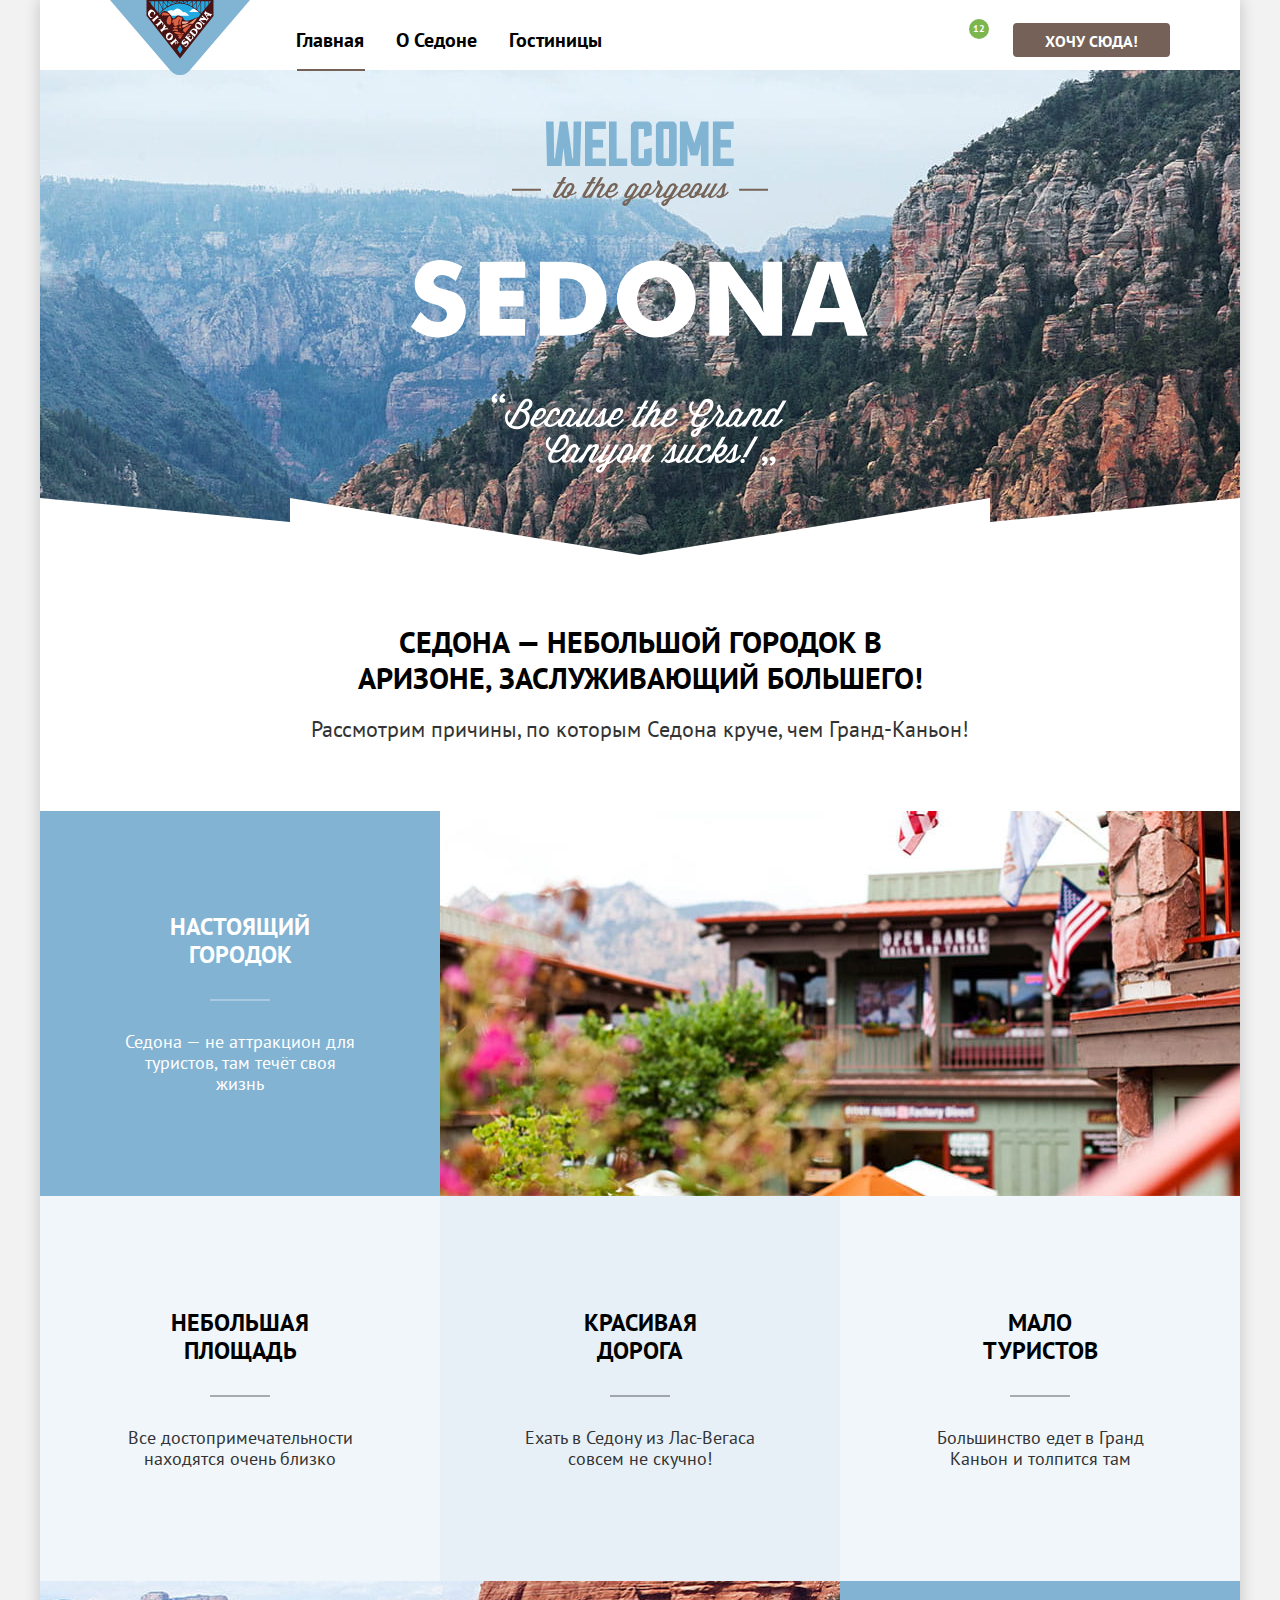
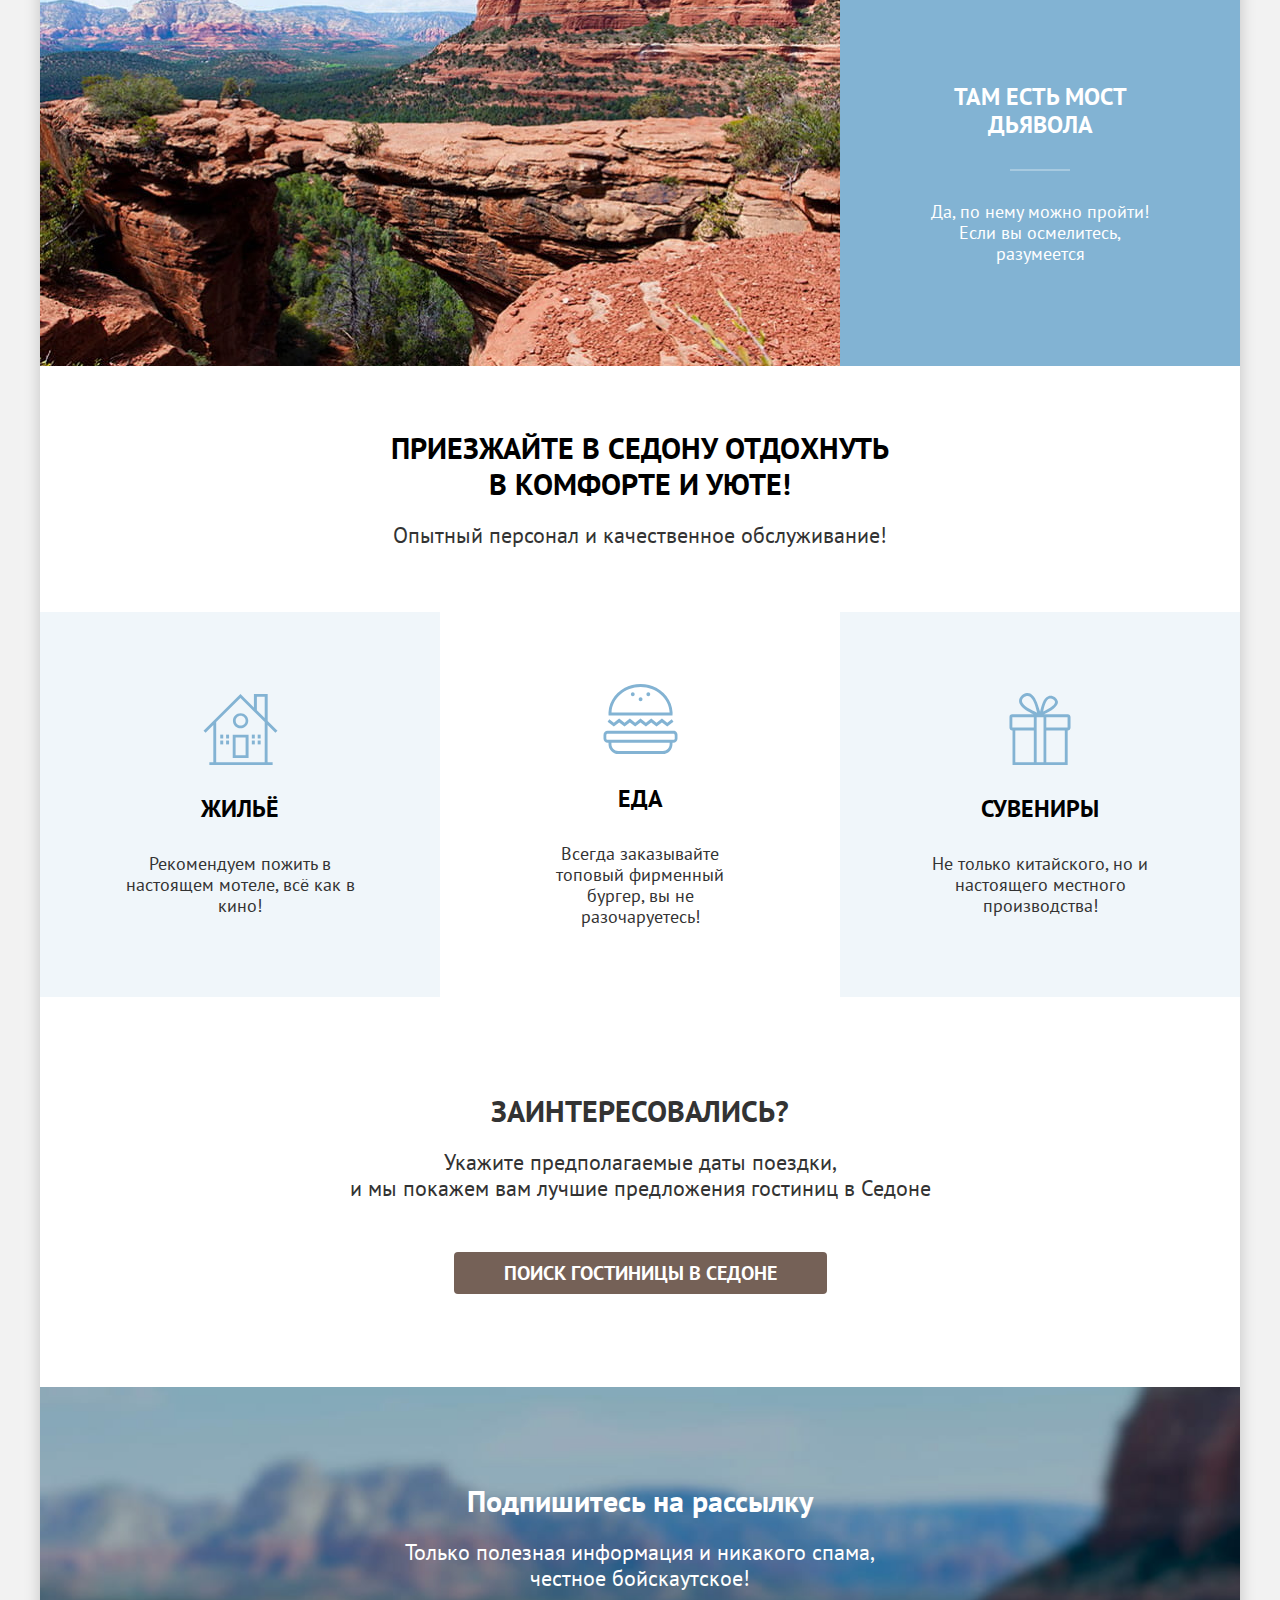
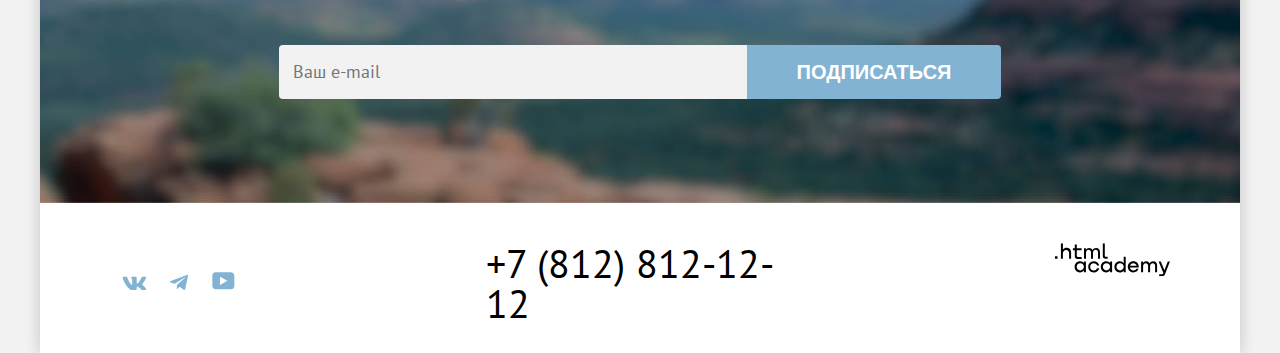
==== commit 48668957: "добавляет проект" ====
--- a/index.html
+++ b/index.html
@@ -5,254 +5,283 @@
     <meta charset="utf-8">
     <title>Седона городок в Аризоне</title>
     <link rel="stylesheet" href="styles/styles.css">
-    <link rel="icon" href="../2446533-sedona-39-master/images/favicon.svg">
+    <link rel="icon" href="../images/favicon.svg" width="32px" height="32px">
   </head>
 
   <body>
     <div class="page-container">
-    <header class="page-header">
-      <nav class="page-navigation">
-        <a class="logo-header-link" href="index.html"><img class="logo-header" src="images/sedona-logo.svg"
-            alt="Логотип городока Седона" width="140" height="70"></a>
-        <ul class="page-header-list page-header-navigation">
-          <li class="head-list-item-user"><a class="item-link-navigation current-header" href="index.html">Главная</a>
-          </li>
-          <li class="head-list-item-user"><a class="item-link-navigation" href="#">О Седоне</a></li>
-          <li class="head-list-item-user"><a class="item-link-navigation" href="catalog.html">Гостиницы</a></li>
-        </ul>
-        <ul class="page-header-list user-navigation">
-          <li class="head-list-item"><a class="item-link-navigation search-user-image" href="#"><span
-                class="visually-hidden">Поиск</span></a></li>
-          <li class="head-list-item"><a class="item-link-navigation favorites-user-image" href="#"><span
-                class="visually-hidden favorites">Избранное</span><span class="favorites-numbers">12</span></a></li>
-          <li class="head-list-item head-button-item"><a class="item-link-navigation want-it" href="#"><span
-                class="header-button-link">Хочу
-                сюда!</span></a></li>
-        </ul>
-      </nav>
-    </header>
-    <main class="main-container page-main">
-      <section class="hero-section">
-        <h1 class="visually-hidden">Городок Седона в Аризоне</h1>
-        <img class="main-img" src="images/welcome-sedona.svg" alt="Приветствуем в Седоне" width="458" height="352">
-      </section>
-      <section class="decription-section">
-        <h2 class="visually-hidden">О городке Седона</h2>
-        <p class="description-paragraph">
-          Седона — небольшой городок в Аризоне,
-          заслуживающий большего!
-        </p>
-        <p class="reason-paragraph">
-          Рассмотрим причины, по которым Седона круче, чем Гранд-Каньон!
-        </p>
-      </section>
-      <section class="advantages-section-description">
-        <h2 class="visually-hidden">Преимущества городка Седона</h2>
-        <div class="first-advnatages">
-          <div class="blue-paragraph-advantages">
-            <h3 class="advantages-title advantages-title-first">Настоящий городок</h3>
-            <p class="advantages-paragraph">Седона — не аттракцион для туристов, там течёт своя жизнь</p>
-          </div>
-          <img class="first-item-img" src="images/photo-city.jpg" alt="Домик на фоне гор Седоны" width="800"
-            height="385">
-        </div>
-        <div class="second-advantages">
-          <h3 class="advantages-title">Небольшая площадь</h3>
-          <p class="advantages-paragraph">Все достопримечательности находятся очень близко</p>
-        </div>
-
-        <div class="third-advantages">
-          <h3 class="advantages-title">Красивая
-            дорога</h3>
-          <p class="advantages-paragraph">Ехать в Седону из Лас-Вегаса совсем не скучно!</p>
-        </div>
-        <div class="fourth-advatages">
-          <h3 class="advantages-title">Мало
-            туристов</h3>
-          <p class="advantages-paragraph">
-            Большинство едет в Гранд Каньон и толпится там
+      <header class="page-header">
+        <nav class="page-navigation">
+          <a class="logo-header-link" href="index.html"><img class="logo-header" src="images/sedona-logo.svg"
+              alt="Логотип городока Седона" width="140" height="75"></a>
+          <ul class="page-header-list page-header-navigation">
+            <li class="head-list-item-user"><a class="item-link-navigation current-header" href="index.html">Главная</a>
+            </li>
+            <li class="head-list-item-user"><a class="item-link-navigation" href="#">О Седоне</a></li>
+            <li class="head-list-item-user"><a class="item-link-navigation" href="catalog.html">Гостиницы</a></li>
+          </ul>
+          <ul class="page-header-list user-navigation">
+            <li class="head-list-item"><a class="item-link-navigation search-user-image" href="#"><span
+                  class="visually-hidden">Поиск</span></a></li>
+            <li class="head-list-item"><a class="item-link-navigation favorites-user-image" href="#"><span
+                  class="visually-hidden favorites">Избранное</span><span class="favorites-numbers">12</span></a></li>
+            <li class="head-list-item head-button-item"><a class="item-link-navigation want-it" href="#"><span
+                  class="header-button-link">Хочу
+                  сюда!</span></a></li>
+          </ul>
+        </nav>
+      </header>
+      <main class="main-container page-main">
+        <section class="hero-section">
+          <h1 class="visually-hidden">Городок Седона в Аризоне</h1>
+          <img class="main-img" src="images/welcome-sedona.svg" alt="Приветствуем в Седоне" width="458" height="352">
+        </section>
+        <section class="decription-section">
+          <h2 class="visually-hidden">О городке Седона</h2>
+          <p class="description-paragraph">
+            Седона — небольшой городок в Аризоне,
+            заслуживающий большего!
           </p>
-        </div>
-        <div class="fith-advantages">
-          <div class="blue-paragraph-advantages">
-            <h3 class="advantages-title advantages-title-last">Там есть мост дьявола</h3>
-            <p class="advantages-paragraph">Да, по нему можно пройти! Если вы осмелитесь, разумеется</p>
-          </div>
-          <img class="last-item-img" src="images/photo-devil-place.jpg" alt="Фото каньона Седоны" width="800"
-            height="385">
-        </div>
-      </section>
-      <article class="add-information">
-        <p class="description-paragraph description-paragraph-information">Приезжайте в Седону отдохнуть в комфорте и
-          уюте!</p>
-        <p class="reason-paragraph">Опытный персонал и качественное обслуживание!</p>
-      </article>
-      <section class="service-section">
-        <h2 class="visually-hidden">Наши услуги</h2>
-        <ul class="service-list">
-          <li class="service-item">
-            <div class="service-living-blue-block">
-              <h4 class="service-title service-title-icon service-title-living">Жильё</h4>
-              <p class="service-paragraph">Рекомендуем пожить в настоящем мотеле,
-                всё как в кино!</p>
+          <p class="reason-paragraph">
+            Рассмотрим причины, по которым Седона круче, чем Гранд-Каньон!
+          </p>
+        </section>
+        <section class="advantages-section-description">
+          <h2 class="visually-hidden">Преимущества городка Седона</h2>
+          <div class="first-advnatages">
+            <div class="blue-paragraph-advantages">
+              <h3 class="advantages-title advantages-title-first">Настоящий городок</h3>
+              <p class="advantages-paragraph">Седона — не аттракцион для туристов, там течёт своя жизнь</p>
             </div>
-          </li>
-          <li class="service-item">
-            <div class="service-eat-white-block">
-              <h4 class="service-title service-title-icon service-title-food">Еда</h4>
-              <p class="service-paragraph">Всегда заказывайте
-                топовый фирменный бургер, вы не разочаруетесь!
+            <img class="first-item-img" src="images/photo-city.jpg" alt="Домик на фоне гор Седоны" width="800"
+              height="385">
+          </div>
+          <div class="second-advantages">
+            <h3 class="advantages-title">Небольшая площадь</h3>
+            <p class="advantages-paragraph">Все достопримечательности находятся очень близко</p>
+          </div>
+
+          <div class="third-advantages">
+            <h3 class="advantages-title">Красивая
+              дорога</h3>
+            <p class="advantages-paragraph">Ехать в Седону из Лас-Вегаса совсем не скучно!</p>
+          </div>
+          <div class="fourth-advatages">
+            <h3 class="advantages-title">Мало
+              туристов</h3>
+            <p class="advantages-paragraph">
+              Большинство едет в Гранд Каньон и толпится там
+            </p>
+          </div>
+          <div class="fith-advantages">
+            <div class="blue-paragraph-advantages">
+              <h3 class="advantages-title advantages-title-last">Там есть мост дьявола</h3>
+              <p class="advantages-paragraph">Да, по нему можно пройти! Если вы осмелитесь, разумеется</p>
+            </div>
+            <img class="last-item-img" src="images/photo-devil-place.jpg" alt="Фото каньона Седоны" width="800"
+              height="385">
+          </div>
+        </section>
+        <article class="add-information">
+          <p class="description-paragraph description-paragraph-information">Приезжайте в Седону отдохнуть в комфорте и
+            уюте!</p>
+          <p class="reason-paragraph">Опытный персонал и качественное обслуживание!</p>
+        </article>
+        <section class="service-section">
+          <h2 class="visually-hidden">Наши услуги</h2>
+          <ul class="service-list">
+            <li class="service-item">
+              <div class="service-living-blue-block">
+                <h4 class="service-title service-title-icon service-title-living">Жильё</h4>
+                <p class="service-paragraph">Рекомендуем пожить в настоящем мотеле,
+                  всё как в кино!</p>
+              </div>
+            </li>
+            <li class="service-item">
+              <div class="service-eat-white-block">
+                <h4 class="service-title service-title-icon service-title-food">Еда</h4>
+                <p class="service-paragraph">Всегда заказывайте
+                  топовый фирменный бургер, вы не разочаруетесь!
+                </p>
+              </div>
+            </li>
+            <li class="service-item">
+              <div class="service-souvenirs-blue-block">
+                <h4 class="service-title service-title-icon service-title-souvenirs">Сувениры</h4>
+                <p class="service-paragraph">
+                  Не только китайского,
+                  но и настоящего местного производства!
+                </p>
+              </div>
+            </li>
+          </ul>
+        </section>
+        <section class="search-section">
+          <div class="search-section-group">
+            <h2 class="search-title">Заинтересовались?</h2>
+            <p class="search-paragraph-description">Укажите предполагаемые даты поездки,</br>и мы покажем вам лучшие
+              предложения
+              гостиниц в Седоне</p>
+            <a class="hotel-link-button" href="catalog.html">Поиск гостиницы в седоне</a>
+          </div>
+        </section>
+        <section class="subscribe-section-main">
+          <div class="subscribe-section-group">
+            <h2 class="subscribe-title">Подпишитесь на рассылку</h2>
+            <p class="subscribe-paragraph">Только полезная информация и никакого спама, честное бойскаутское!</p>
+            <form class="subscribe-form" action="https://echo.htmlacademy.ru/" method="post">
+              <p class="subscribe-form-mail">
+                <label class="subscribe-label visually-hidden" for="email-user">Ваш e-mail</label>
+                <input class="subscribe-email" type="text" id="email-user" name="email-user" placeholder="Ваш e-mail">
               </p>
-            </div>
-          </li>
-          <li class="service-item">
-            <div class="service-souvenirs-blue-block">
-              <h4 class="service-title service-title-icon service-title-souvenirs">Сувениры</h4>
-              <p class="service-paragraph">
-                Не только китайского,
-                но и настоящего местного производства!
-              </p>
-            </div>
-          </li>
-        </ul>
-      </section>
-      <section class="search-section">
-        <div class="search-section-group">
-          <h2 class="search-title">Заинтересовались?</h2>
-          <p class="search-paragraph-description">Укажите предполагаемые даты поездки,</br>и мы покажем вам лучшие
-            предложения
-            гостиниц в Седоне</p>
-          <a class="hotel-link-button" href="catalog.html">Поиск гостиницы в седоне</a>
-        </div>
-      </section>
-      <section class="subscribe-section-main">
-        <div class="subscribe-section-group">
-          <h2 class="subscribe-title">Подпишитесь на рассылку</h2>
-          <p class="subscribe-paragraph">Только полезная информация и никакого спама, честное бойскаутское!</p>
-          <form class="subscribe-form" action="https://echo.htmlacademy.ru/" method="post">
-            <p class="subscribe-form-mail">
-              <label class="subscribe-label visually-hidden" for="email-user">Ваш e-mail</label>
-              <input class="subscribe-email" type="text" id="email-user" name="email-user" placeholder="Ваш e-mail">
-            </p>
-            <button class="subscribe-button" type="submit">Подписаться</button>
-          </form>
-        </div>
-      </section>
-    </main>
-    <footer class="page-footer">
-      <div class="page-footer-container">
-        <ul class="footer-social-list">
-          <li class="footer-social-item">
-            <a class="footer-social-link" href="https://vk.com/htmlacademy">
-              <svg viewBox="0 0 24 14" xmlns="http://www.w3.org/2000/svg" width="24" height="14" aria-hidden="true"
-                focusable="false" class="footer-icon footer-vkontakte-image">
-                <path fill-rule="evenodd"
-                  d="M24.12 1.8c.16-.54 0-.94-.8-.94H20.7c-.67 0-.98.34-1.15.73 0 0-1.33 3.2-3.22 5.27-.61.6-.9.8-1.23.8-.16 0-.41-.2-.41-.75v-5.1c0-.66-.19-.95-.74-.95H9.82c-.42 0-.67.3-.67.59 0 .62.95.76 1.04 2.51v3.8c0 .83-.15.98-.48.98-.9 0-3.06-3.2-4.34-6.88-.25-.72-.5-1-1.18-1H1.57c-.75 0-.9.34-.9.73 0 .68.89 4.07 4.14 8.55 2.17 3.06 5.23 4.72 8 4.72 1.68 0 1.88-.37 1.88-1v-2.32c0-.74.16-.88.7-.88.38 0 1.05.19 2.6 1.66 1.79 1.75 2.08 2.54 3.08 2.54h2.63c.75 0 1.12-.37.9-1.1-.23-.72-1.08-1.77-2.2-3.02-.62-.71-1.54-1.48-1.82-1.86-.39-.5-.28-.71 0-1.15 0 0 3.2-4.42 3.54-5.93Z"
-                  clip-rule="evenodd">
+              <button class="subscribe-button" type="submit">Подписаться</button>
+            </form>
+          </div>
+        </section>
+      </main>
+      <footer class="page-footer">
+        <div class="page-footer-container">
+          <ul class="footer-social-list">
+            <li class="footer-social-item">
+              <a class="footer-social-link" href="https://vk.com/htmlacademy">
+                <svg viewBox="0 0 24 14" xmlns="http://www.w3.org/2000/svg" width="24" height="14" aria-hidden="true"
+                  focusable="false" class="footer-icon footer-vkontakte-image">
+                  <path fill-rule="evenodd"
+                    d="M24.12 1.8c.16-.54 0-.94-.8-.94H20.7c-.67 0-.98.34-1.15.73 0 0-1.33 3.2-3.22 5.27-.61.6-.9.8-1.23.8-.16 0-.41-.2-.41-.75v-5.1c0-.66-.19-.95-.74-.95H9.82c-.42 0-.67.3-.67.59 0 .62.95.76 1.04 2.51v3.8c0 .83-.15.98-.48.98-.9 0-3.06-3.2-4.34-6.88-.25-.72-.5-1-1.18-1H1.57c-.75 0-.9.34-.9.73 0 .68.89 4.07 4.14 8.55 2.17 3.06 5.23 4.72 8 4.72 1.68 0 1.88-.37 1.88-1v-2.32c0-.74.16-.88.7-.88.38 0 1.05.19 2.6 1.66 1.79 1.75 2.08 2.54 3.08 2.54h2.63c.75 0 1.12-.37.9-1.1-.23-.72-1.08-1.77-2.2-3.02-.62-.71-1.54-1.48-1.82-1.86-.39-.5-.28-.71 0-1.15 0 0 3.2-4.42 3.54-5.93Z"
+                    clip-rule="evenodd">
+                </svg>
+                <span class="visually-hidden">Вконтакте</span></a>
+            </li>
+            <li class="footer-social-item">
+              <a class="footer-social-link footer-telegram-image" href="https://t.me/htmlacademy">
+                <svg viewBox="0 0 18 16" xmlns="http://www.w3.org/2000/svg" width="18" height="16" aria-hidden="true"
+                  focusable="false" class="footer-icon footer-telegram-image">
+                  <path
+                    d="M16.79.96.84 7.1c-1.09.44-1.08 1.05-.2 1.32l4.1 1.28 9.47-5.98c.44-.27.85-.13.52.17l-7.68 6.93-.28 4.22c.41 0 .6-.2.83-.41l1.99-1.94 4.13 3.06c.77.42 1.31.2 1.5-.71l2.72-12.8c.28-1.1-.43-1.61-1.16-1.28Z" />
+                </svg>
+                <span class="visually-hidden">Телеграм</span></a>
+            </li>
+            <li class="footer-social-item"><a class="footer-social-link"
+                href="https://www.youtube.com/user/htmlacademyru">
+                <svg viewBox="0 0 23 18" xmlns="http://www.w3.org/2000/svg" width="23" height="18" fill="none"
+                  aria-hidden="true" focusable="false" class="footer-icon footer-youtube-image">
+                  <path
+                    d="M18.94.36H3.51C1.65.36.33 1.95.33 3.76v10.09c0 1.91 1.32 3.5 3.18 3.5h15.65c1.64 0 3.17-1.59 3.17-3.4V3.76c-.22-1.8-1.53-3.4-3.39-3.4ZM7.99 12.89V4.82l7.34 4.04-7.34 4.03Z" />
+                </svg>
+                <span class="visually-hidden">YouTube</span></a></li>
+          </ul>
+          <div class="footer-phone-container"><a class="footer-phone-link" href="tel:+78128121212">+7 (812)
+              812-12-12</a></div>
+          <div class="footer-logo-container"><a class="footer-logo-link" href="https://htmlacademy.ru/">
+              <svg viewBox="0 0 115 34" xmlns="http://www.w3.org/2000/svg" width="115" height="34" role="img"
+                aria-label="логотип html academy" class="footer-academy-icon">
+                <g clip-path="url(#a)">
+                  <path
+                    d="M0 13.26v2.6h2.5v-2.6H0ZM11.6 4.86c-1.6 0-2.8.7-3.6 1.7h-.1V.36h-2v15.5h2v-5.3c0-2.1 1.3-3.6 3.3-3.6 1.8 0 2.9 1.4 2.9 3.2v5.7h2v-6.1c.1-3-1.8-4.9-4.5-4.9ZM26.6 5.16h-4.8v-3.7h-2v3.8h-1.9v2h1.9v6c0 1.7 1 2.7 2.7 2.7h4.1v-2h-3.7c-.7 0-1.1-.4-1.1-1.1v-5.7h4.8v-2ZM41.1 4.96c-1.6 0-2.9.8-3.5 2.1h-.1c-.6-1.2-1.8-2.1-3.4-2.1-1.4 0-2.5.8-3.1 1.8h-.1v-1.6H29v10.6h2v-5.4c0-2 1-3.5 2.6-3.5 1.5 0 2.4 1 2.4 2.6v6.3h2v-5.6c0-2.4 1.4-3.3 2.6-3.3 1.5 0 2.4 1 2.4 2.6v6.3h2v-6.5c.1-2.5-1.4-4.3-3.9-4.3ZM47.8 13.06c0 1.7 1 2.7 2.8 2.7h2v-2h-1.7c-.7 0-1.1-.4-1.1-1.1V.36h-2v12.7ZM28.9 20.06c-.9-1.1-2.2-1.8-3.9-1.8-3.1 0-5.4 2.3-5.4 5.6s2.3 5.6 5.4 5.6c1.8 0 3-.8 3.8-1.9h.1v1.6h2v-10.6h-2v1.5Zm-3.6 7.4c-2.2 0-3.6-1.6-3.6-3.6s1.4-3.6 3.6-3.6 3.6 1.6 3.6 3.6c0 1.9-1.4 3.6-3.6 3.6ZM44.2 22.36c-.5-2.4-2.6-4.1-5.4-4.1a5.4 5.4 0 0 0-5.6 5.6c0 3.1 2.2 5.6 5.6 5.6 2.8 0 4.9-1.8 5.4-4.2h-2.1a3.4 3.4 0 0 1-3.3 2.3c-2.2 0-3.6-1.6-3.6-3.6s1.4-3.6 3.6-3.6c1.6 0 2.8 1 3.3 2.2h2.1v-.2ZM55.1 20.06c-.9-1.1-2.2-1.8-3.9-1.8-3.1 0-5.4 2.3-5.4 5.6s2.3 5.6 5.4 5.6c1.8 0 3-.8 3.8-1.9h.1v1.6h2v-10.6h-2v1.5Zm-3.6 7.4c-2.2 0-3.6-1.6-3.6-3.6s1.4-3.6 3.6-3.6 3.6 1.6 3.6 3.6c0 1.9-1.5 3.6-3.6 3.6ZM68.7 20.16c-.9-1.1-2.2-1.9-3.9-1.9-3.1 0-5.4 2.3-5.4 5.6s2.2 5.6 5.4 5.6c1.7 0 3-.8 3.8-1.8h.1v1.5h2v-15.4h-2v6.4Zm-3.6 7.3c-2.2 0-3.6-1.6-3.6-3.6s1.4-3.6 3.6-3.6 3.6 1.6 3.6 3.6c-.1 2-1.5 3.6-3.6 3.6ZM78.3 18.26c-3.3 0-5.5 2.5-5.5 5.6 0 3 2.1 5.6 5.5 5.6 2.5 0 4.5-1.3 5.2-3.6h-2.1c-.5 1-1.6 1.6-3 1.6-1.9 0-3.3-1.3-3.4-2.9h8.8c.2-3.6-2-6.3-5.5-6.3Zm0 1.9c1.7 0 3 1 3.3 2.6h-6.5c.3-1.5 1.5-2.6 3.2-2.6ZM98.2 18.26c-1.6 0-2.9.8-3.6 2h-.1c-.6-1.2-1.8-2-3.4-2-1.4 0-2.5.7-3.1 1.8v-1.5h-1.9v10.6h2v-5.4c0-2 1-3.4 2.6-3.5 1.5 0 2.4 1 2.4 2.6v6.3h2v-5.6c0-2.4 1.4-3.3 2.6-3.3 1.5 0 2.4 1 2.4 2.6v6.3h2v-6.5c.1-2.6-1.4-4.4-3.9-4.4ZM109.4 27.36l-3.6-8.9h-2.2l4.8 11.6c-.3.9-.7 1.2-1.7 1.2h-2.5v2h2.5c1.8 0 2.8-.8 3.5-2.6l4.7-12.2h-2.1l-3.4 8.9Z" />
+                </g>
+                <defs>
+                  <clipPath id="a">
+                    <path d="M0 .36h115v33H0z" />
+                  </clipPath>
+                </defs>
               </svg>
-              <span class="visually-hidden">Вконтакте</span></a>
-          </li>
-          <li class="footer-social-item">
-            <a class="footer-social-link footer-telegram-image" href="https://t.me/htmlacademy">
-              <svg viewBox="0 0 18 16" xmlns="http://www.w3.org/2000/svg" width="18" height="16" aria-hidden="true"
-                focusable="false" class="footer-icon footer-telegram-image">
-                <path
-                  d="M16.79.96.84 7.1c-1.09.44-1.08 1.05-.2 1.32l4.1 1.28 9.47-5.98c.44-.27.85-.13.52.17l-7.68 6.93-.28 4.22c.41 0 .6-.2.83-.41l1.99-1.94 4.13 3.06c.77.42 1.31.2 1.5-.71l2.72-12.8c.28-1.1-.43-1.61-1.16-1.28Z" />
-              </svg>
-              <span class="visually-hidden">Телеграм</span></a>
-          </li>
-          <li class="footer-social-item"><a class="footer-social-link"
-              href="https://www.youtube.com/user/htmlacademyru">
-              <svg viewBox="0 0 23 18" xmlns="http://www.w3.org/2000/svg" width="23" height="18" fill="none"
-                aria-hidden="true" focusable="false" class="footer-icon footer-youtube-image">
-                <path
-                  d="M18.94.36H3.51C1.65.36.33 1.95.33 3.76v10.09c0 1.91 1.32 3.5 3.18 3.5h15.65c1.64 0 3.17-1.59 3.17-3.4V3.76c-.22-1.8-1.53-3.4-3.39-3.4ZM7.99 12.89V4.82l7.34 4.04-7.34 4.03Z" />
-              </svg>
-              <span class="visually-hidden">YouTube</span></a></li>
-        </ul>
-        <div class="footer-phone-container"><a class="footer-phone-link" href="tel:+78128121212">+7 (812)
-            812-12-12</a></div>
-        <div class="footer-logo-container"><a class="footer-logo-link" href="https://htmlacademy.ru/">
-            <svg viewBox="0 0 115 34" xmlns="http://www.w3.org/2000/svg" width="115" height="34" role="img" aria-label="логотип html academy" class="footer-academy-icon"><g clip-path="url(#a)"><path d="M0 13.26v2.6h2.5v-2.6H0ZM11.6 4.86c-1.6 0-2.8.7-3.6 1.7h-.1V.36h-2v15.5h2v-5.3c0-2.1 1.3-3.6 3.3-3.6 1.8 0 2.9 1.4 2.9 3.2v5.7h2v-6.1c.1-3-1.8-4.9-4.5-4.9ZM26.6 5.16h-4.8v-3.7h-2v3.8h-1.9v2h1.9v6c0 1.7 1 2.7 2.7 2.7h4.1v-2h-3.7c-.7 0-1.1-.4-1.1-1.1v-5.7h4.8v-2ZM41.1 4.96c-1.6 0-2.9.8-3.5 2.1h-.1c-.6-1.2-1.8-2.1-3.4-2.1-1.4 0-2.5.8-3.1 1.8h-.1v-1.6H29v10.6h2v-5.4c0-2 1-3.5 2.6-3.5 1.5 0 2.4 1 2.4 2.6v6.3h2v-5.6c0-2.4 1.4-3.3 2.6-3.3 1.5 0 2.4 1 2.4 2.6v6.3h2v-6.5c.1-2.5-1.4-4.3-3.9-4.3ZM47.8 13.06c0 1.7 1 2.7 2.8 2.7h2v-2h-1.7c-.7 0-1.1-.4-1.1-1.1V.36h-2v12.7ZM28.9 20.06c-.9-1.1-2.2-1.8-3.9-1.8-3.1 0-5.4 2.3-5.4 5.6s2.3 5.6 5.4 5.6c1.8 0 3-.8 3.8-1.9h.1v1.6h2v-10.6h-2v1.5Zm-3.6 7.4c-2.2 0-3.6-1.6-3.6-3.6s1.4-3.6 3.6-3.6 3.6 1.6 3.6 3.6c0 1.9-1.4 3.6-3.6 3.6ZM44.2 22.36c-.5-2.4-2.6-4.1-5.4-4.1a5.4 5.4 0 0 0-5.6 5.6c0 3.1 2.2 5.6 5.6 5.6 2.8 0 4.9-1.8 5.4-4.2h-2.1a3.4 3.4 0 0 1-3.3 2.3c-2.2 0-3.6-1.6-3.6-3.6s1.4-3.6 3.6-3.6c1.6 0 2.8 1 3.3 2.2h2.1v-.2ZM55.1 20.06c-.9-1.1-2.2-1.8-3.9-1.8-3.1 0-5.4 2.3-5.4 5.6s2.3 5.6 5.4 5.6c1.8 0 3-.8 3.8-1.9h.1v1.6h2v-10.6h-2v1.5Zm-3.6 7.4c-2.2 0-3.6-1.6-3.6-3.6s1.4-3.6 3.6-3.6 3.6 1.6 3.6 3.6c0 1.9-1.5 3.6-3.6 3.6ZM68.7 20.16c-.9-1.1-2.2-1.9-3.9-1.9-3.1 0-5.4 2.3-5.4 5.6s2.2 5.6 5.4 5.6c1.7 0 3-.8 3.8-1.8h.1v1.5h2v-15.4h-2v6.4Zm-3.6 7.3c-2.2 0-3.6-1.6-3.6-3.6s1.4-3.6 3.6-3.6 3.6 1.6 3.6 3.6c-.1 2-1.5 3.6-3.6 3.6ZM78.3 18.26c-3.3 0-5.5 2.5-5.5 5.6 0 3 2.1 5.6 5.5 5.6 2.5 0 4.5-1.3 5.2-3.6h-2.1c-.5 1-1.6 1.6-3 1.6-1.9 0-3.3-1.3-3.4-2.9h8.8c.2-3.6-2-6.3-5.5-6.3Zm0 1.9c1.7 0 3 1 3.3 2.6h-6.5c.3-1.5 1.5-2.6 3.2-2.6ZM98.2 18.26c-1.6 0-2.9.8-3.6 2h-.1c-.6-1.2-1.8-2-3.4-2-1.4 0-2.5.7-3.1 1.8v-1.5h-1.9v10.6h2v-5.4c0-2 1-3.4 2.6-3.5 1.5 0 2.4 1 2.4 2.6v6.3h2v-5.6c0-2.4 1.4-3.3 2.6-3.3 1.5 0 2.4 1 2.4 2.6v6.3h2v-6.5c.1-2.6-1.4-4.4-3.9-4.4ZM109.4 27.36l-3.6-8.9h-2.2l4.8 11.6c-.3.9-.7 1.2-1.7 1.2h-2.5v2h2.5c1.8 0 2.8-.8 3.5-2.6l4.7-12.2h-2.1l-3.4 8.9Z"/></g><defs><clipPath id="a"><path d="M0 .36h115v33H0z"/></clipPath></defs></svg>
               <defs>
                 <clipPath id="a">
                   <path d="M0 .36h115v33H0z">
                 </clipPath>
               </defs>
-            </svg>
-          </a></div>
-      </div>
-    </footer>
-    <div class="modal-container modal-container-hidden">
-      <div class="modal modal-search">
-        <section class="modal-content">
-          <h2 class="title-modal">Поиск Гостиницы в Седоне</h2>
-          <button class="modal-close-button"></button>
-          <form class="modal-search-form" action="https://echo.htmlacademy.ru/" method="post">
-            <div class="modal-date">
-              <label for="arrival-date" class="modal-title-input modal-title-date">
-                Дата Заезда:
-              </label>
-              <div class="modal-date-input">
-                <input class="modal-input-date input-dates" type="text" id="arrival-date" name="arrival-date" value="27 апреля 2020" placeholder="Укажите дату" required="">
-                <button class="modal-button-icon button-first" type="button">
-                  <span class="visually-hidden">Отркыть календарь</span>
-                </button>
-                <p class="modal-input-warning">Мы не можем отправить вас в прошлое.</p>
-              </div>
-            </div>
-            <div class="modal-date-leave">
-              <label for="leaving-date" class="modal-title-input-leave modal-title-date">
-                Дата Выезда:
-              </label>
-              <div class="modal-date-input-leave">
-                <input class="modal-input-date input-dates" type="text" id="leaving-date" name="leaving-date" value="1 сентября 2021" placeholder="Укажите дату" required="">
-                <button class="modal-button-icon-leave button-first" type="button">
-                  <span class="visually-hidden">Отркыть календарь</span>
-                </button>
-                <p class="modal-input-description">На эти даты есть свободные номера. Пока есть.</p>
-              </div>
-            </div>
-            <div class="modal-counter-container">
-              <div class="modal-counter-people">
-                <label class="modal-title-counter modal-input-title-adults" for="counter-adults">Взрослые:</label>
-                <button class="modal-counter-button modal-buttons-counter" name="minus" type="button">
-                  <span class="visually-hidden">Кнопка уменьшения количества Взрослых</span>
-                  <svg class="minus-svg" width="14" height="14" viewBox="0 0 14 2" fill="none" xmlns="http://www.w3.org/2000/svg">
-                    <path d="M0 0L0 2L14 2V0L0 0Z" fill="#000000" fill-opacity="0.3"></path>
-                  </svg>
-                </button>
-                <input class="modal-counter-input input-first-second" value="2" type="number" id="counter-adults" name="counter adults" required="">
-                <button type="button" name="plus" class="modal-counter-button modal-buttons-counter">
-                  <span class="visually-hidden">Кнопка увеличения количества Взрослых</span>
-                  <svg class="plus-svg" width="14" height="14" viewBox="0 0 14 14" xmlns="http://www.w3.org/2000/svg">
-                    <path d="M14 6H8V0H6V6H0V8H6V14H8V8H14V6Z" fill="#000000" fill-opacity="0.3"></path>
-                  </svg>
-                </button>
-              </div>
-              <div class="modal-counter-people">
-                <label class="modal-title-counter modal-input-title-adults" for="counter-adults">Дети:</label>
-                <button class="modal-counter-button modal-buttons-counter" name="minus" type="button">
-                  <span class="visually-hidden">Кнопка уменьшения количества детей</span>
-                  <svg class="minus-svg" width="14" height="14" viewBox="0 0 14 2" fill="none" xmlns="http://www.w3.org/2000/svg">
-                    <path d="M0 0L0 2L14 2V0L0 0Z" fill="#000000" fill-opacity="0.3"></path>
-                  </svg>
-                </button>
-                <input class="modal-counter-input input-first-second" value="2" type="number" id="counter-adults" name="counter adults" required="">
-                <button type="button" name="plus" class="modal-counter-button modal-buttons-counter">
-                  <span class="visually-hidden">Кнопка увеличения количества детей</span>
-                  <svg class="plus-svg" width="14" height="14" viewBox="0 0 14 14" xmlns="http://www.w3.org/2000/svg">
-                    <path d="M14 6H8V0H6V6H0V8H6V14H8V8H14V6Z" fill="#000000" fill-opacity="0.3"></path>
-                  </svg>
-                </button>
-              </div>
-            </div>
-            <button class="modal-search-button">Найти</button>
-          </form>
-        </section>
+              </svg>
+            </a></div>
+        </div>
+      </footer>
+      <div class="modal-container modal-container-hidden">
+        <div class="modal modal-search">
+          <section class="modal-content">
+            <h2 class="title-modal">Поиск Гостиницы в Седоне</h2>
+            <button class="modal-close-button"></button>
+            <form class="modal-search-form" action="https://echo.htmlacademy.ru/" method="post">
+              <div class="modal-date">
+                <label for="arrival-date" class="modal-title-input modal-title-date">
+                  Дата Заезда:
+                </label>
+                <div class="modal-date-input">
+                  <input class="modal-input-date input-dates" type="text" id="arrival-date" name="arrival-date"
+                    value="27 апреля 2020" placeholder="Укажите дату" required="">
+                  <button class="modal-button-icon button-first" type="button">
+                    <span class="visually-hidden">Отркыть календарь</span>
+                  </button>
+                  <p class="modal-input-warning">Мы не можем отправить вас в прошлое.</p>
+                </div>
+              </div>
+              <div class="modal-date-leave">
+                <label for="leaving-date" class="modal-title-input-leave modal-title-date">
+                  Дата Выезда:
+                </label>
+                <div class="modal-date-input-leave">
+                  <input class="modal-input-date input-dates" type="text" id="leaving-date" name="leaving-date"
+                    value="1 сентября 2021" placeholder="Укажите дату" required="">
+                  <button class="modal-button-icon-leave button-first" type="button">
+                    <span class="visually-hidden">Отркыть календарь</span>
+                  </button>
+                  <p class="modal-input-description">На эти даты есть свободные номера. Пока есть.</p>
+                </div>
+              </div>
+              <div class="modal-counter-container">
+                <div class="modal-counter-people">
+                  <label class="modal-title-counter modal-input-title-adults" for="counter-adults">Взрослые:</label>
+                  <div class="modal-buttons-gropups">
+                    <button class="modal-counter-button modal-buttons-counter-minus" name="minus" type="button">
+                      <span class="visually-hidden">Кнопка уменьшения количества Взрослых</span>
+                      <svg class="minus-svg" width="14" height="14" viewBox="0 0 14 2"
+                        xmlns="http://www.w3.org/2000/svg">
+                        <path d="M0 0L0 2L14 2V0L0 0Z"></path>
+                      </svg>
+                    </button>
+                    <input class="modal-counter-input input-first-second" value="2" type="number" id="counter-adults"
+                      name="counter adults" required="">
+                    <button type="button" name="plus" class="modal-counter-button modal-buttons-counter-plus">
+                      <span class="visually-hidden">Кнопка увеличения количества Взрослых</span>
+                      <svg class="plus-svg" width="14" height="14" viewBox="0 0 14 14"
+                        xmlns="http://www.w3.org/2000/svg">
+                        <path d="M14 6H8V0H6V6H0V8H6V14H8V8H14V6Z"></path>
+                      </svg>
+                    </button>
+                  </div>
+                </div>
+                <div class="modal-counter-people">
+                  <label class="modal-title-counter modal-input-title-kids" for="counter-adults">Дети:</label>
+                  <div class="about-kids-container">
+                    <svg class="kids-count-icon" width="26" height="26" viewBox="0 0 26 26" fill="none" xmlns="http://www.w3.org/2000/svg">
+                      <circle cx="13" cy="13" r="13"></circle>
+                      <path fill-rule="evenodd" clip-rule="evenodd" d="M12 7H14V9H12V7ZM14 19H12V10H14V19Z"></path>
+                    </svg>
+                    <span class="about-kids" role="tooltip" id="tooltip-kids">Укажите количество детей, которые будут с вами, возраст которых
+                      от 6 до 18 лет. Дети до 6 лет размещаются бесплатно.
+                    </span>
+                  </div>
+                  <button class="modal-counter-button modal-buttons-counter-minus" name="minus" type="button">
+                    <span class="visually-hidden">Кнопка уменьшения количества детей</span>
+                    <svg class="minus-svg" width="14" height="14" viewBox="0 0 14 2" fill="none"
+                      xmlns="http://www.w3.org/2000/svg">
+                      <path d="M0 0L0 2L14 2V0L0 0Z"></path>
+                    </svg>
+                  </button>
+                  <input class="modal-counter-input input-first-second" value="2" type="number" id="counter-adults"
+                    name="counter adults" required="">
+                  <button type="button" name="plus" class="modal-counter-button modal-buttons-counter-plus">
+                    <span class="visually-hidden">Кнопка увеличения количества детей</span>
+                    <svg class="plus-svg" width="14" height="14" viewBox="0 0 14 14" xmlns="http://www.w3.org/2000/svg">
+                      <path d="M14 6H8V0H6V6H0V8H6V14H8V8H14V6Z"></path>
+                    </svg>
+                  </button>
+                </div>
+              </div>
+              <button class="modal-search-button">Найти</button>
+            </form>
+          </section>
+        </div>
       </div>
     </div>
-  </div>
   </body>
 
 </html>
--- a/styles/styles.css
+++ b/styles/styles.css
@@ -68,7 +68,6 @@
   display: flex;
   max-width: 1060px;
   margin: 0 auto;
-
 }
 
 .logo-header-link {
@@ -77,12 +76,9 @@
 
 .logo-header {
   position: relative;
-  z-index: 1000;
-}
-
-.logo-header:hover {
-  fill: #756157;
-}
+  z-index: 3;
+}
+
 
 .page-header-list {
   list-style: none;
@@ -148,12 +144,20 @@
 .want-it {
   background-color: #756157;
   border-radius: 4px;
-  padding: 8px 34px;
+  padding: 4px 32px;
   margin-left: 20px;
 }
 
 .want-it:hover {
-  background-color: #82B3D3;
+  background-color: #615048;
+}
+
+.want-it:active {
+  background-color: #756157;
+}
+
+.want-it:focus {
+  background-color: #615048;
 }
 
 .current-header {
@@ -165,7 +169,7 @@
   content: "";
   width: 100%;
   height: 2px;
-  bottom: -15px;
+  bottom: -18px;
   left: 50%;
   background-color: #756257;
   margin-left: -33px;
@@ -180,7 +184,7 @@
   content: "";
   width: 100%;
   height: 2px;
-  bottom: -15px;
+  bottom: -18px;
   left: 50%;
   background-color: #756257;
   margin-left: -45px;
@@ -394,7 +398,6 @@
   background-image: url(../images/sounevir-icon.svg);
 }
 
-
 .service-item h4 {
   font-weight: 700;
   text-transform: uppercase;
@@ -416,12 +419,9 @@
   padding: 0;
 }
 
-
-
 .service-item:nth-child(even) {
   background-color: #FFFFFF;
 }
-
 
 .service-souvenirs-blue-block {
   background-color: #83B3D31F;
@@ -504,7 +504,15 @@
 }
 
 .hotel-link-button:hover {
-  background-color: #82B3D3;
+  background-color: #615048;
+}
+
+.hotel-link-button:active {
+  background-color: #756157;
+}
+
+.hotel-link-button:focus {
+  background-color: #615048;
 }
 
 .subscribe-section-main {
@@ -1135,12 +1143,22 @@
   font-family: "PT Sans", sans-serif;
   color: #333333;
   padding: 12px 131px 12px 20px;
-  border: 2px solid #E5E5E5;
+  border: none;
+  outline: 2px solid #E5E5E5;
   border-radius: 4px;
   min-width: 292px;
   margin-left: auto;
   cursor: pointer;
 }
+
+.select-switch:hover {
+  outline: 2px solid #68A2CA;
+}
+
+.select-switch:focus {
+  outline: 2px solid #68A2CA;
+}
+
 
 .view-buttons-list {
   list-style: none;
@@ -1514,9 +1532,47 @@
   cursor: pointer;
 }
 
+.modal-close-button:hover {
+  opacity: 70%;
+}
+
+.modal-close-button:focus {
+  outline: 3px solid #83B3D3;
+}
+
+.modal-close-button:active {
+  opacity: 40%;
+}
+
 .modal-date {
   display: flex;
 }
+
+.minus-svg {
+  fill: #7561574D;
+}
+
+.plus-svg {
+  fill: #7561574D;
+}
+
+.minus-svg:hover {
+  fill: #000000;
+}
+
+.plus-svg:hover {
+  fill: #000000;
+}
+
+.modal-buttons-counter-minus:focus {
+  outline: 3px solid #82B3D3;
+}
+
+.modal-buttons-counter-plus:focus {
+  outline: 3px solid #82B3D3;
+}
+
+
 
 .modal-title-date {
   font-family: "PT Sans", sans-serif;
@@ -1601,6 +1657,7 @@
 
 .modal-title-input-leave {
   font-size: 19px;
+  margin-top: 10px;
 }
 
 .modal-counter-container {
@@ -1614,10 +1671,15 @@
   font-weight: 700;
   font-size: 20px;
   line-height: 24px;
+  align-self: center;
 }
 
 .modal-input-title-adults {
-  margin-right: 40px;
+  margin-right: 46px;
+}
+
+.modal-input-title-kids {
+  margin-right: 65px;
 }
 
 .modal-counter-button {
@@ -1657,6 +1719,19 @@
   border-radius: 10px;
   margin-top: 48px;
   cursor: pointer;
+}
+
+.modal-search-button:hover {
+  background-color: #68A2CA;
+}
+
+.modal-search-button:focus {
+  background-color: #68A2CA;
+}
+
+.modal-search-button:active {
+  background-color: #68A2CA;
+  color: #FFFFFF4D;
 }
 
 .favorites-user-image {
@@ -1686,3 +1761,68 @@
 .logo-header-link:hover {
   opacity: 50%;
 }
+
+.modal-buttons-gropups {
+  display: flex;
+}
+
+.modal-counter-people {
+  display: flex;
+}
+
+.modal-buttons-counter-minus {
+  border-radius: 4px 0 0 4px;
+}
+
+.modal-buttons-counter-plus {
+  border-radius: 0 4px 4px 0;
+}
+
+.modal-buttons-counter-plus:hover {
+
+}
+
+.about-kids {
+  display: none;
+  position: absolute;
+  top: 50px;
+  right: -80px;
+  width: 216px;
+  padding: 15px 15px 15px 18px;
+  text-align: left;
+  font-weight: 400;
+  font-size: 16px;
+  line-height: 20px;
+  text-transform: none;
+  border-radius: 10px;
+  color: #FFF;
+  background-color: #333;
+  transform-origin: 0% -5%;
+  transition: transform 0.3s;
+  pointer-events: none;
+  z-index: 1;
+}
+
+.about-kids::after {
+  content: '';
+  position: absolute;
+  left: calc(50% - 10px);
+  bottom: 100%;
+  border: 10px solid transparent;
+  border-bottom: 10px solid #333;
+}
+
+.about-kids-container {
+  position: relative;
+}
+
+.kids-count-icon {
+  position: absolute;
+  left: -55px;
+  bottom: 10px;
+  cursor: pointer;
+}
+
+.kids-count-icon:hover + .about-kids {
+  display: block;
+}
